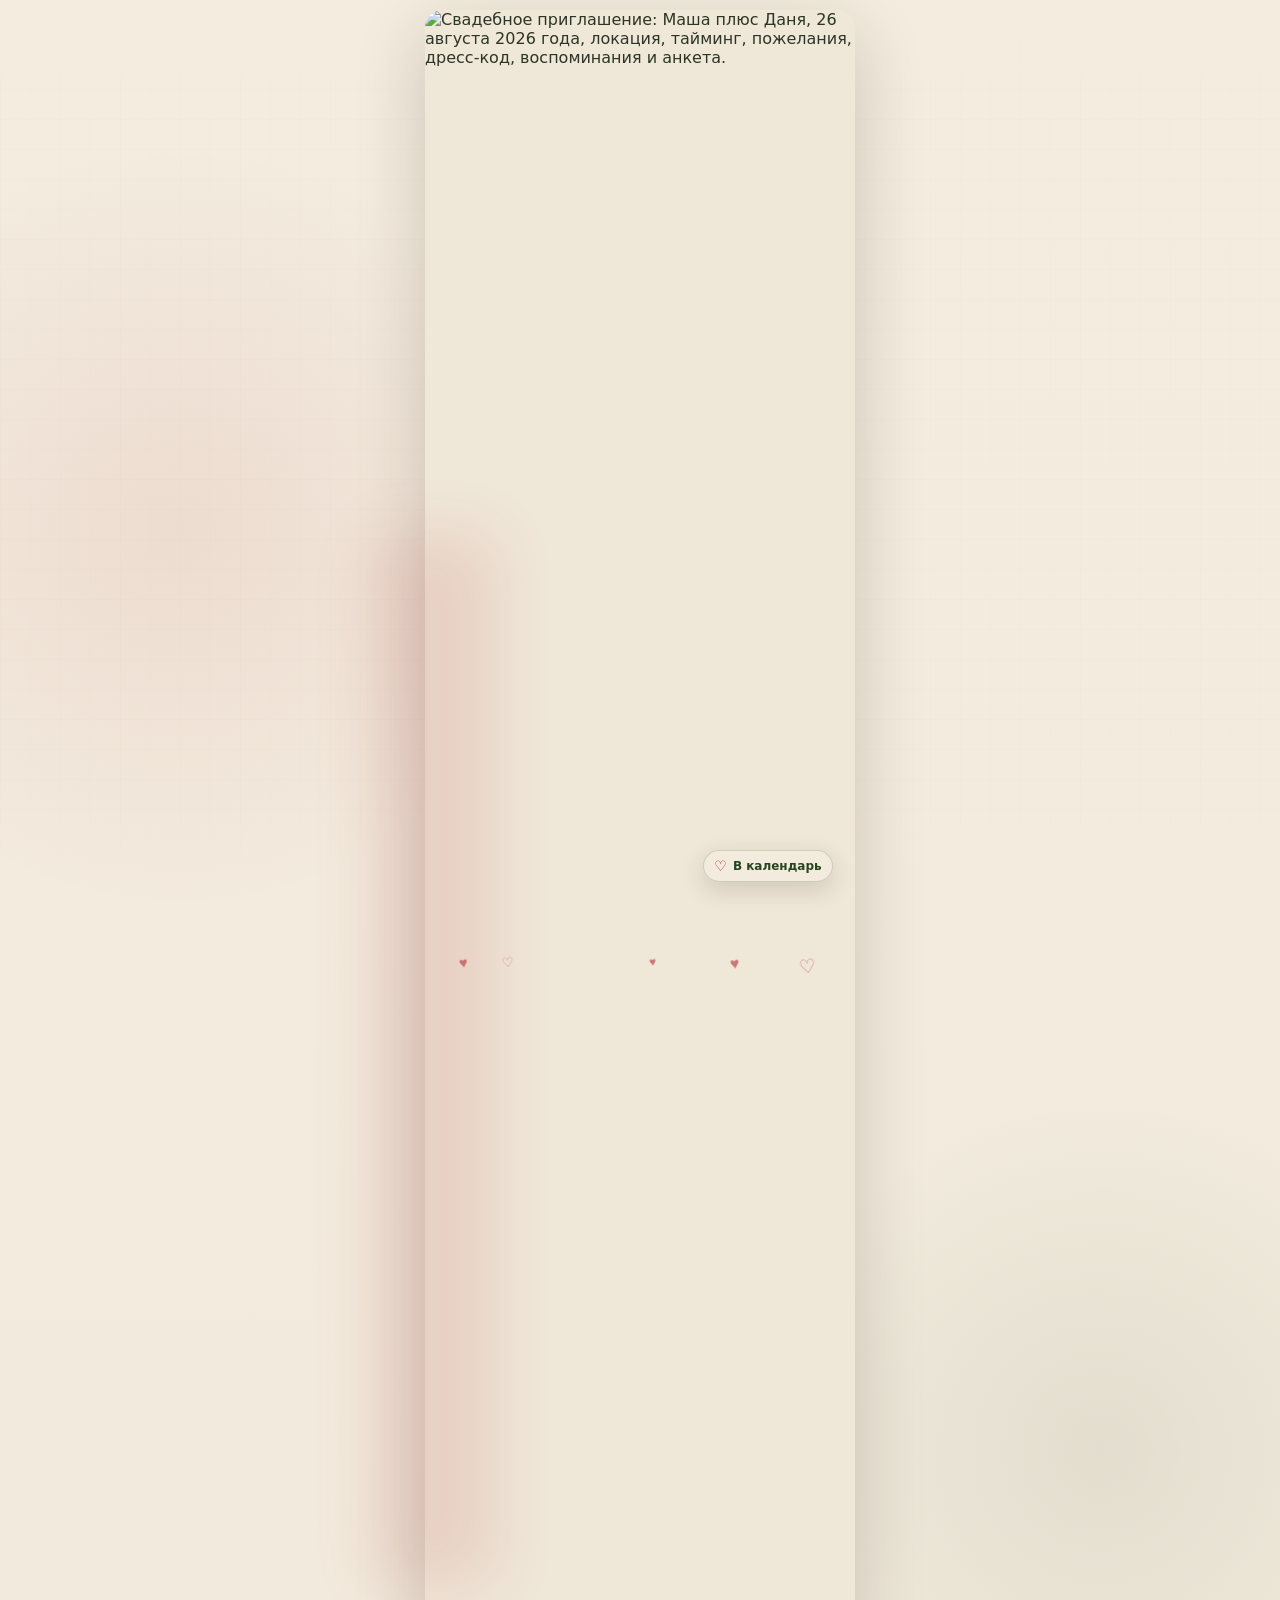
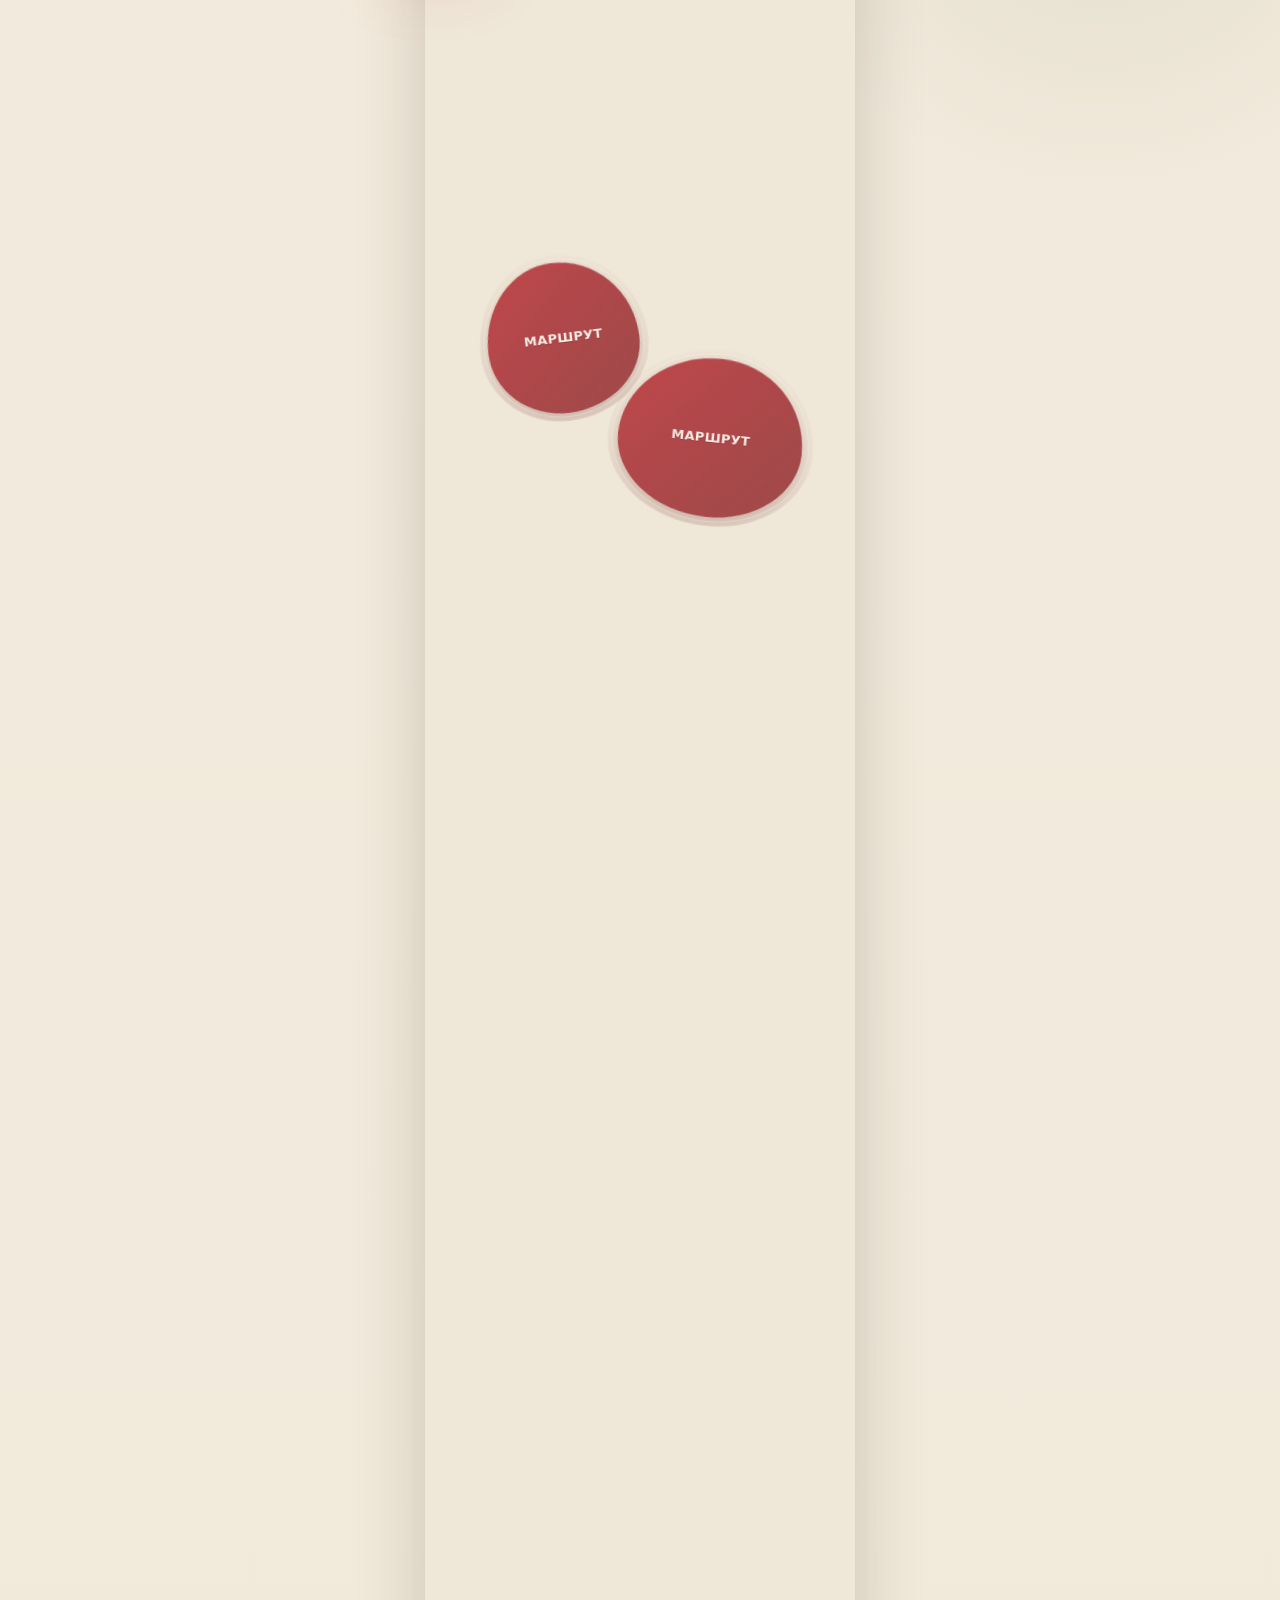
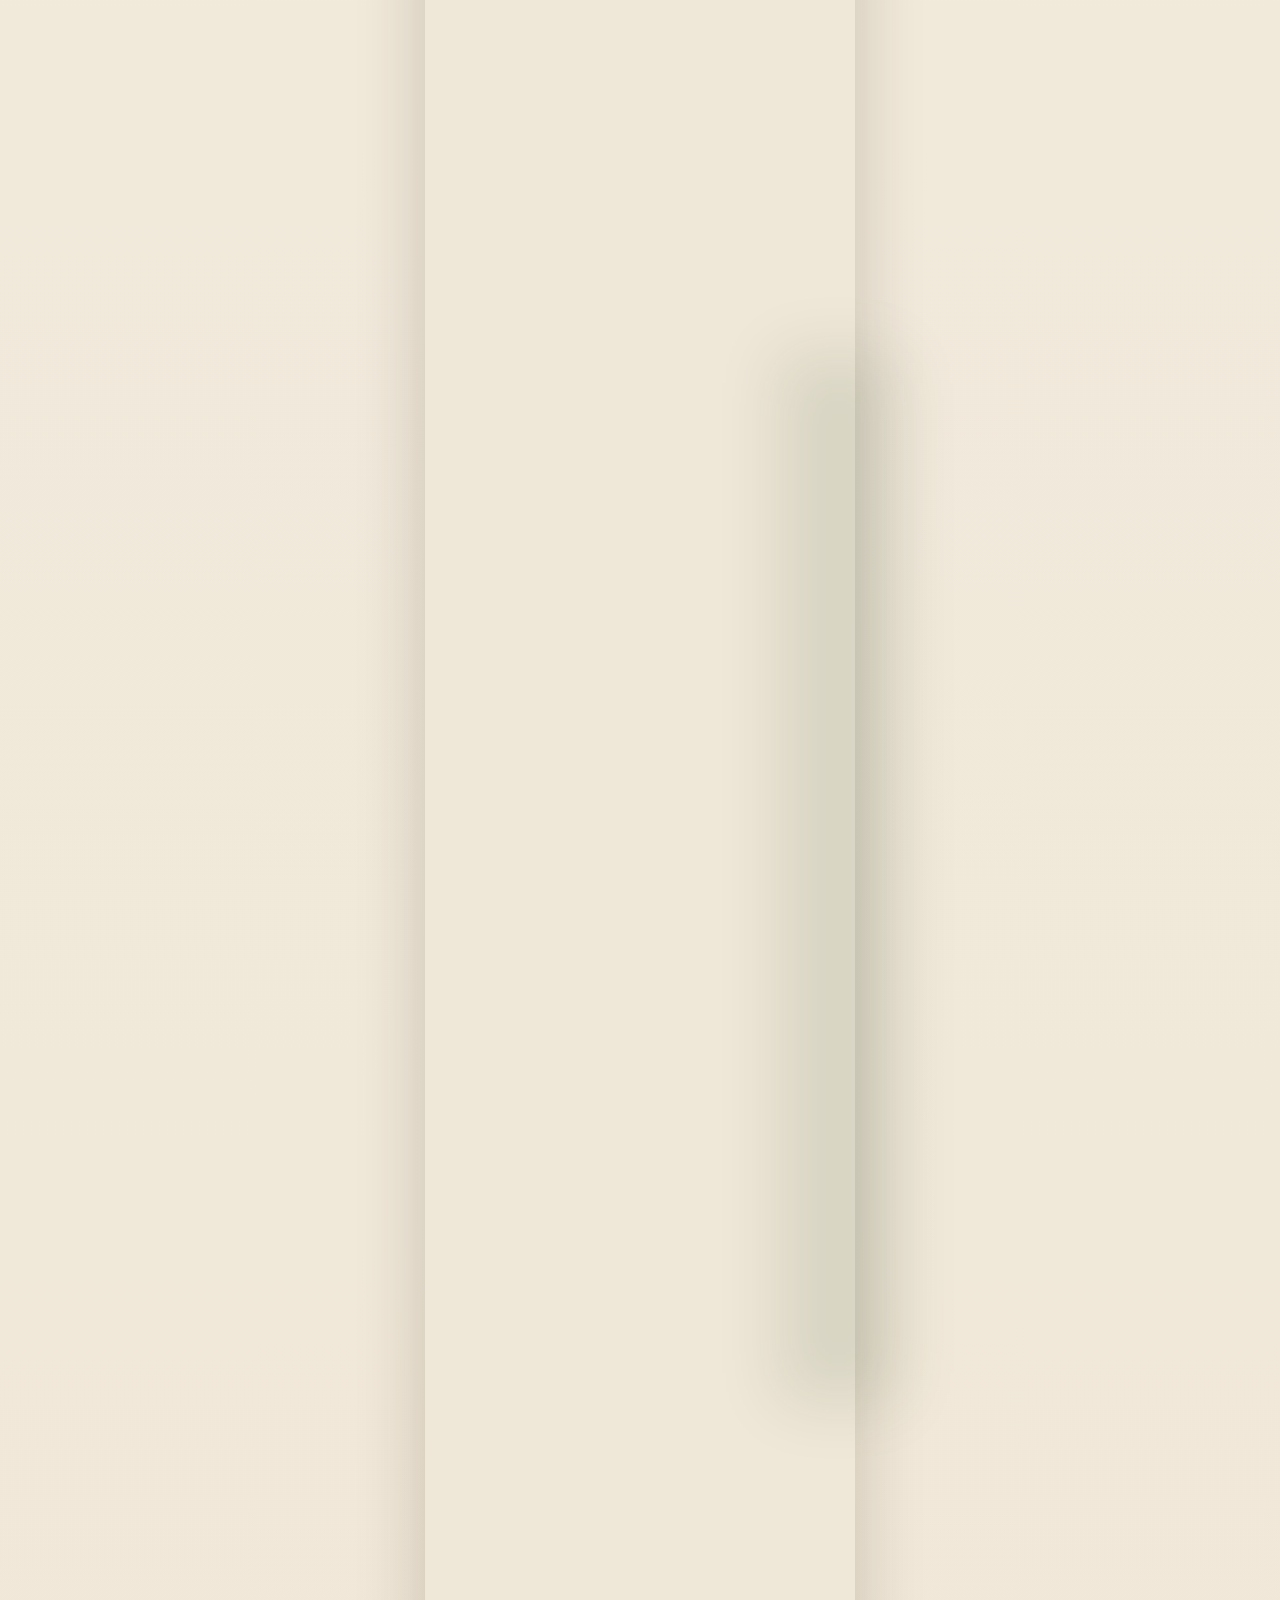
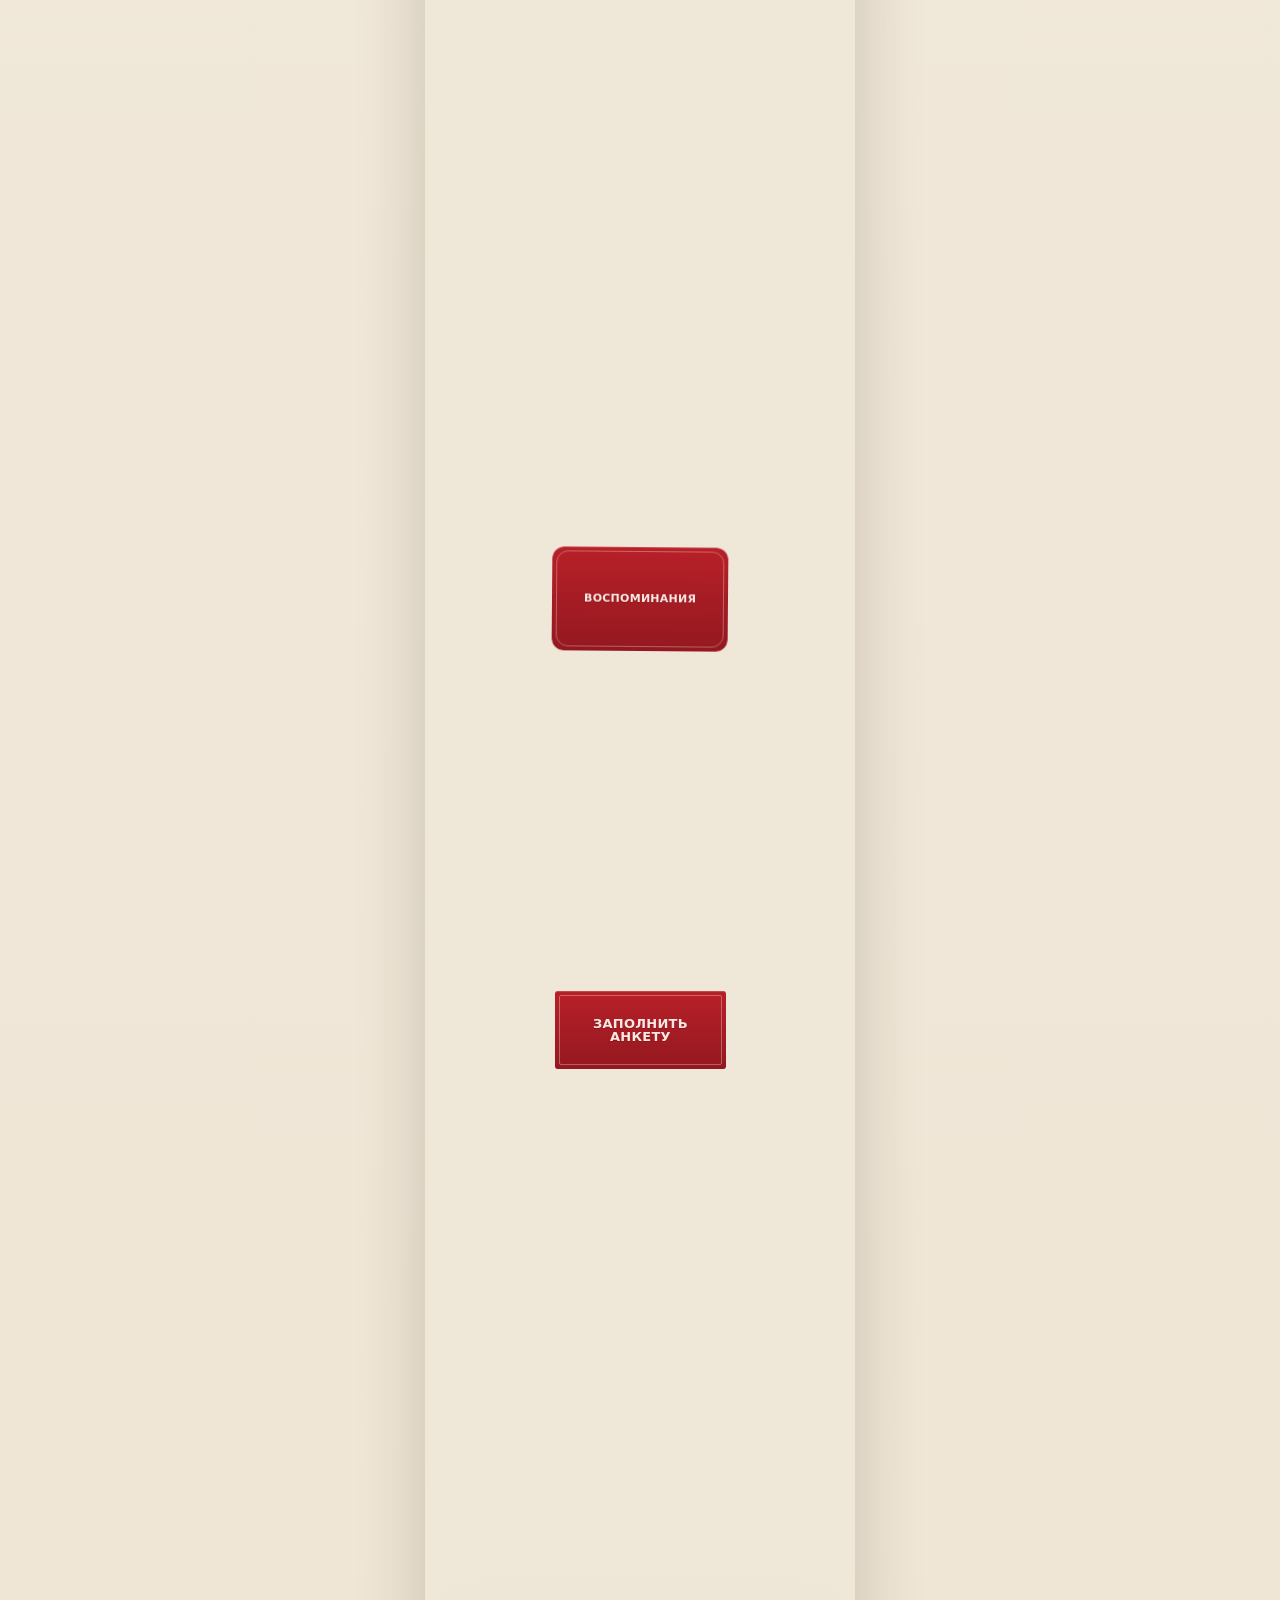
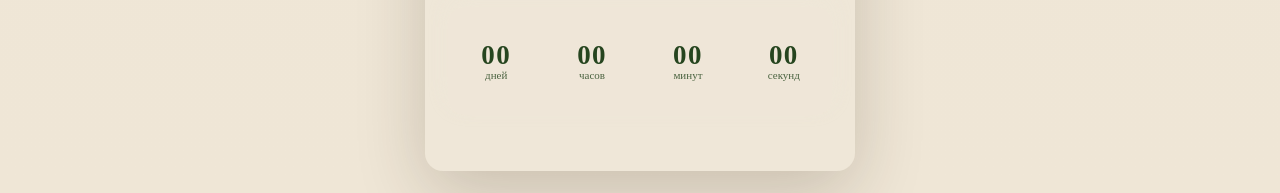
==== index.html @ dc91d923 "Add files via upload" ====
<!doctype html>
<html lang="ru">
<head>
  <meta charset="utf-8" />
  <meta name="viewport" content="width=device-width, initial-scale=1, viewport-fit=cover" />
  <meta name="theme-color" content="#efe7d8" />
  <meta name="description" content="Свадебное приглашение Маши и Дани — 26 августа 2026 года." />
  <title>Маша + Даня — свадебное приглашение</title>
  <link rel="preload" as="image" href="assets/invitation-background.webp" />
  <link rel="stylesheet" href="styles.css" />
</head>
<body>
  <div class="preloader" id="preloader" aria-live="polite">
    <div class="preloader__heart">♥</div>
    <div class="preloader__text">Открываем приглашение…</div>
  </div>

  <main class="site" id="top">
    <section class="invite-card" aria-label="Свадебное приглашение Маши и Дани">
      <picture>
        <source srcset="assets/invitation-background.webp" type="image/webp" />
        <img
          class="invite-card__image"
          src="assets/invitation-background.jpg"
          alt="Свадебное приглашение: Маша плюс Даня, 26 августа 2026 года, локация, тайминг, пожелания, дресс-код, воспоминания и анкета."
          width="380"
          height="5798"
          decoding="async"
        />
      </picture>

      <div class="ambient ambient--left" aria-hidden="true"></div>
      <div class="ambient ambient--right" aria-hidden="true"></div>
      <div class="floating-hearts" aria-hidden="true">
        <span style="--x:8%;--delay:.2s;--size:15px">♥</span>
        <span style="--x:87%;--delay:1.1s;--size:19px">♡</span>
        <span style="--x:18%;--delay:2.7s;--size:13px">♡</span>
        <span style="--x:71%;--delay:3.6s;--size:16px">♥</span>
        <span style="--x:52%;--delay:4.5s;--size:12px">♥</span>
      </div>

      <a class="hotspot hotspot--route hotspot--registration" data-route="registration" href="#" target="_blank" rel="noopener" aria-label="Построить маршрут до места регистрации">
        <span>Маршрут</span>
      </a>

      <a class="hotspot hotspot--route hotspot--banquet" data-route="banquet" href="#" target="_blank" rel="noopener" aria-label="Построить маршрут до банкетного зала">
        <span>Маршрут</span>
      </a>

      <button class="hotspot hotspot--memories" type="button" data-open-modal="memories" aria-label="Открыть раздел воспоминаний">
        <span>Воспоминания</span>
      </button>

      <button class="hotspot hotspot--rsvp" type="button" data-open-modal="rsvp" aria-label="Заполнить свадебную анкету">
        <span>Заполнить анкету</span>
      </button>

      <button class="calendar-chip" type="button" id="calendarButton" aria-label="Добавить событие в календарь">
        <span>♡</span> В календарь
      </button>

      <div class="countdown" id="countdown" aria-label="Обратный отсчёт до свадьбы">
        <div><strong data-unit="days">00</strong><span>дней</span></div>
        <div><strong data-unit="hours">00</strong><span>часов</span></div>
        <div><strong data-unit="minutes">00</strong><span>минут</span></div>
        <div><strong data-unit="seconds">00</strong><span>секунд</span></div>
      </div>
    </section>
  </main>

  <dialog class="modal" id="rsvpModal">
    <form class="modal__panel" id="rsvpForm" method="dialog">
      <button class="modal__close" value="close" type="button" data-close-modal aria-label="Закрыть">×</button>
      <p class="modal__eyebrow">Анкета гостя</p>
      <h2>Подтвердите присутствие</h2>
      <p class="modal__lead">Заполните форму — ответ сохранится на устройстве. При необходимости его можно сразу скопировать или отправить.</p>

      <label>
        Ваше имя
        <input name="name" autocomplete="name" required placeholder="Например, Анна" />
      </label>

      <label>
        Вы сможете прийти?
        <select name="attendance" required>
          <option value="Да, буду">Да, буду</option>
          <option value="Буду с гостем">Буду с гостем</option>
          <option value="Пока не знаю">Пока не знаю</option>
          <option value="К сожалению, не смогу">К сожалению, не смогу</option>
        </select>
      </label>

      <div class="field-grid">
        <label>
          Взрослых
          <input name="adults" type="number" min="0" max="10" value="1" inputmode="numeric" />
        </label>
        <label>
          Детей
          <input name="children" type="number" min="0" max="10" value="0" inputmode="numeric" />
        </label>
      </div>

      <label>
        Комментарий или пожелание
        <textarea name="comment" rows="4" placeholder="Аллергии, особенности меню, тёплые слова…"></textarea>
      </label>

      <div class="modal__actions">
        <button class="button button--primary" type="submit">Сохранить ответ</button>
        <button class="button button--ghost" type="button" id="copyRsvp">Скопировать</button>
      </div>
      <p class="modal__status" id="rsvpStatus" role="status"></p>
    </form>
  </dialog>

  <dialog class="modal" id="memoriesModal">
    <div class="modal__panel">
      <button class="modal__close" type="button" data-close-modal aria-label="Закрыть">×</button>
      <p class="modal__eyebrow">Воспоминания</p>
      <h2>Поделитесь фото и видео</h2>
      <p class="modal__lead">На телефоне можно выбрать файлы и отправить их через системное меню «Поделиться». Если в <code>config.js</code> добавить ссылку на Telegram-группу, кнопка откроет её напрямую.</p>

      <label class="file-drop" for="memoryFiles">
        <input id="memoryFiles" type="file" multiple accept="image/*,video/*" />
        <span>Выбрать фото или видео</span>
        <small>Можно выбрать сразу несколько файлов</small>
      </label>

      <div class="file-preview" id="filePreview" aria-live="polite"></div>

      <div class="modal__actions">
        <button class="button button--primary" type="button" id="shareFiles">Поделиться файлами</button>
        <a class="button button--ghost" id="memoriesLink" href="#" target="_blank" rel="noopener">Открыть группу</a>
      </div>
      <p class="modal__status" id="memoriesStatus" role="status"></p>
    </div>
  </dialog>

  <button class="to-top" id="toTop" type="button" aria-label="Наверх">↑</button>

  <script src="config.js"></script>
  <script src="app.js"></script>
</body>
</html>
---- styles.css ----
:root {
  --paper: #efe7d8;
  --paper-soft: #f7f0e5;
  --green: #26451f;
  --green-soft: rgba(38, 69, 31, 0.16);
  --red: #ad1d25;
  --red-deep: #7f1017;
  --ink: #2d3526;
  --shadow: 0 22px 70px rgba(51, 33, 19, 0.2);
  --stage-width: min(100vw, 430px);
  color-scheme: light;
}

* { box-sizing: border-box; }

html {
  min-height: 100%;
  scroll-behavior: smooth;
  background: var(--paper);
}

body {
  margin: 0;
  min-height: 100%;
  font-family: Inter, ui-sans-serif, system-ui, -apple-system, BlinkMacSystemFont, "Segoe UI", sans-serif;
  color: var(--ink);
  background:
    radial-gradient(circle at 14% 8%, rgba(173, 29, 37, .08), transparent 24rem),
    radial-gradient(circle at 86% 22%, rgba(38, 69, 31, .08), transparent 22rem),
    linear-gradient(180deg, #f3ecdf 0%, #efe6d6 100%);
  overflow-x: hidden;
}

body::before {
  content: "";
  position: fixed;
  inset: 0;
  pointer-events: none;
  opacity: .18;
  background-image:
    linear-gradient(90deg, rgba(127, 16, 23, .06) 1px, transparent 1px),
    linear-gradient(0deg, rgba(38, 69, 31, .05) 1px, transparent 1px);
  background-size: 30px 30px;
  mask-image: linear-gradient(180deg, transparent 0, black 12%, black 88%, transparent 100%);
}

.preloader {
  position: fixed;
  inset: 0;
  z-index: 50;
  display: grid;
  place-items: center;
  align-content: center;
  gap: 12px;
  background: var(--paper);
  transition: opacity .45s ease, visibility .45s ease;
}

.preloader.is-hidden {
  opacity: 0;
  visibility: hidden;
}

.preloader__heart {
  color: var(--red);
  font-size: 42px;
  animation: heartBeat 1.2s ease-in-out infinite;
}

.preloader__text {
  font-family: "Bradley Hand", "Comic Sans MS", cursive;
  color: var(--green);
  font-size: 19px;
  letter-spacing: .02em;
}

.site {
  position: relative;
  z-index: 1;
  width: 100%;
  padding: max(10px, env(safe-area-inset-top)) 0 max(22px, env(safe-area-inset-bottom));
}

.invite-card {
  position: relative;
  width: var(--stage-width);
  margin: 0 auto;
  border-radius: 24px;
  box-shadow: var(--shadow);
  isolation: isolate;
  transform-origin: top center;
  animation: pageIn .72s cubic-bezier(.2, .8, .2, 1) both;
}

.invite-card__image {
  display: block;
  width: 100%;
  height: auto;
  user-select: none;
  pointer-events: none;
  border-radius: 18px;
  background: var(--paper);
}

.ambient {
  position: absolute;
  width: 28%;
  height: 16%;
  filter: blur(32px);
  opacity: .35;
  pointer-events: none;
  z-index: 2;
}

.ambient--left {
  left: -12%;
  top: 8%;
  background: rgba(173, 29, 37, .32);
  animation: driftGlow 8s ease-in-out infinite alternate;
}

.ambient--right {
  right: -10%;
  top: 54%;
  background: rgba(38, 69, 31, .32);
  animation: driftGlow 10s ease-in-out infinite alternate-reverse;
}

.floating-hearts {
  position: absolute;
  inset: 0;
  overflow: hidden;
  pointer-events: none;
  z-index: 3;
  border-radius: 18px;
}

.floating-hearts span {
  position: absolute;
  left: var(--x);
  top: 0;
  font-family: Georgia, serif;
  font-size: var(--size);
  color: rgba(173, 29, 37, .58);
  text-shadow: 0 1px 0 rgba(255,255,255,.45);
  transform: translate3d(0, 105vh, 0) rotate(-8deg);
  animation: floatHeart 12s linear infinite;
  animation-delay: var(--delay);
}

.hotspot,
.calendar-chip,
.to-top,
.button {
  -webkit-tap-highlight-color: transparent;
}

.hotspot {
  position: absolute;
  z-index: 9;
  display: grid;
  place-items: center;
  border: 0;
  text-decoration: none;
  cursor: pointer;
  color: #fff6ee;
  font: 700 clamp(10px, 2.7vw, 13px)/1 Inter, system-ui, sans-serif;
  letter-spacing: .02em;
  text-align: center;
  overflow: hidden;
  transition: transform .18s ease, box-shadow .18s ease, filter .18s ease;
}

.hotspot span {
  position: relative;
  z-index: 2;
  opacity: .94;
  text-transform: uppercase;
  text-shadow: 0 1px 0 rgba(0,0,0,.18);
}

.hotspot::before {
  content: "";
  position: absolute;
  inset: 5%;
  border-radius: inherit;
  background: linear-gradient(135deg, rgba(169, 19, 29, .88), rgba(127, 16, 23, .82));
  box-shadow: 0 9px 20px rgba(91, 10, 16, .25), inset 0 1px 0 rgba(255,255,255,.18);
  transition: transform .18s ease, opacity .18s ease;
}

.hotspot::after {
  content: "";
  position: absolute;
  inset: 4px;
  border-radius: inherit;
  border: 1px solid rgba(255, 244, 230, .34);
  opacity: .95;
}

.hotspot:active {
  transform: scale(.97);
}

.hotspot:focus-visible {
  outline: 3px solid rgba(38, 69, 31, .55);
  outline-offset: 2px;
}

.hotspot--route::before {
  background: linear-gradient(135deg, rgba(177, 25, 34, .78), rgba(125, 12, 18, .72));
}

.hotspot--registration {
  left: 12.5%;
  top: 28.1%;
  width: 39.2%;
  height: 2.55%;
  border-radius: 48% 52% 52% 48% / 55% 55% 45% 45%;
  transform: rotate(-7deg);
}

.hotspot--banquet {
  left: 42.6%;
  top: 29.55%;
  width: 47.8%;
  height: 2.7%;
  border-radius: 52% 48% 48% 52% / 53% 55% 45% 47%;
  transform: rotate(6deg);
}

.hotspot--memories {
  left: 29.5%;
  top: 81.34%;
  width: 41%;
  height: 1.58%;
  border-radius: 12px;
  transform: rotate(.5deg);
}

.hotspot--rsvp {
  left: 30.2%;
  top: 88.12%;
  width: 39.8%;
  height: 1.18%;
  border-radius: 2px;
}

.hotspot--rsvp::before,
.hotspot--memories::before {
  inset: 0;
  background: linear-gradient(180deg, #b82028, #941820);
}

.hotspot--memories span {
  font-size: clamp(9px, 2.4vw, 11px);
}

.calendar-chip {
  position: absolute;
  z-index: 11;
  top: 12.8%;
  right: 5.2%;
  display: inline-flex;
  align-items: center;
  gap: 6px;
  padding: 8px 10px;
  border: 1px solid rgba(38, 69, 31, .18);
  border-radius: 999px;
  background: rgba(244, 236, 222, .88);
  color: var(--green);
  font: 800 clamp(10px, 2.5vw, 12px)/1 Inter, system-ui, sans-serif;
  box-shadow: 0 8px 24px rgba(52, 37, 24, .16);
  cursor: pointer;
  transition: transform .18s ease, box-shadow .18s ease;
}

.calendar-chip span {
  color: var(--red);
  font-size: 14px;
}

.calendar-chip:active,
.to-top:active,
.button:active {
  transform: scale(.97);
}

.countdown {
  position: absolute;
  z-index: 8;
  left: 5.3%;
  right: 5.3%;
  top: 97.5%;
  height: 1.65%;
  display: grid;
  grid-template-columns: repeat(4, 1fr);
  gap: 3px;
  align-items: center;
  padding: 5px 2px 2px;
  border-radius: 16px;
  background: rgba(239, 231, 216, .76);
  box-shadow: 0 -8px 20px rgba(239, 231, 216, .42);
  pointer-events: none;
}

.countdown div {
  text-align: center;
}

.countdown strong {
  display: block;
  color: var(--green);
  font-family: "Bradley Hand", "Comic Sans MS", cursive;
  font-size: clamp(15px, 6.8vw, 27px);
  line-height: .85;
  font-weight: 700;
  letter-spacing: .05em;
}

.countdown span {
  display: block;
  color: rgba(38, 69, 31, .82);
  font-family: "Bradley Hand", "Comic Sans MS", cursive;
  font-size: clamp(7px, 2.2vw, 11px);
  line-height: 1;
  margin-top: 4px;
}

.modal {
  width: min(92vw, 420px);
  max-height: min(86vh, 760px);
  padding: 0;
  border: 0;
  border-radius: 28px;
  background: transparent;
  color: var(--ink);
  overflow: visible;
}

.modal::backdrop {
  background: rgba(32, 24, 19, .46);
  backdrop-filter: blur(4px);
}

.modal__panel {
  position: relative;
  max-height: min(86vh, 760px);
  overflow: auto;
  padding: 28px 22px 22px;
  border: 1px solid rgba(127, 16, 23, .13);
  border-radius: 28px;
  background:
    linear-gradient(180deg, rgba(255,255,255,.34), transparent 30%),
    var(--paper-soft);
  box-shadow: 0 28px 80px rgba(45, 25, 17, .3);
}

.modal__panel code {
  padding: 1px 5px;
  border-radius: 6px;
  background: rgba(38,69,31,.1);
  color: var(--green);
  font-size: .9em;
}

.modal__close {
  position: absolute;
  top: 12px;
  right: 12px;
  width: 38px;
  height: 38px;
  border: 0;
  border-radius: 50%;
  background: rgba(173, 29, 37, .1);
  color: var(--red-deep);
  font-size: 25px;
  line-height: 1;
  cursor: pointer;
}

.modal__eyebrow {
  margin: 0 0 8px;
  color: var(--red);
  font: 800 12px/1 Inter, system-ui, sans-serif;
  letter-spacing: .12em;
  text-transform: uppercase;
}

.modal h2 {
  margin: 0 0 8px;
  color: var(--green);
  font-family: "Bradley Hand", "Comic Sans MS", cursive;
  font-size: 34px;
  font-weight: 500;
}

.modal__lead,
.modal__status {
  margin: 0 0 18px;
  color: rgba(45, 53, 38, .78);
  line-height: 1.45;
  font-size: 14px;
}

.modal label {
  display: grid;
  gap: 7px;
  margin: 0 0 14px;
  color: var(--green);
  font-weight: 700;
  font-size: 13px;
}

.modal input,
.modal select,
.modal textarea {
  width: 100%;
  border: 1px solid rgba(38, 69, 31, .2);
  border-radius: 16px;
  background: rgba(255,255,255,.58);
  color: var(--ink);
  font: 500 16px/1.3 Inter, system-ui, sans-serif;
  padding: 13px 14px;
  outline: none;
  transition: border-color .2s ease, box-shadow .2s ease, background .2s ease;
}

.modal input:focus,
.modal select:focus,
.modal textarea:focus {
  border-color: rgba(173, 29, 37, .48);
  background: rgba(255,255,255,.82);
  box-shadow: 0 0 0 4px rgba(173, 29, 37, .08);
}

.field-grid {
  display: grid;
  grid-template-columns: 1fr 1fr;
  gap: 12px;
}

.modal__actions {
  display: flex;
  gap: 10px;
  flex-wrap: wrap;
  margin-top: 16px;
}

.button {
  display: inline-flex;
  align-items: center;
  justify-content: center;
  min-height: 46px;
  padding: 13px 16px;
  border: 0;
  border-radius: 999px;
  font: 800 14px/1 Inter, system-ui, sans-serif;
  text-decoration: none;
  cursor: pointer;
  transition: transform .18s ease, box-shadow .18s ease, opacity .18s ease;
}

.button--primary {
  background: linear-gradient(180deg, #b82028, #941820);
  color: #fff8f0;
  box-shadow: 0 10px 22px rgba(127,16,23,.24);
}

.button--ghost {
  background: rgba(38, 69, 31, .1);
  color: var(--green);
}

.file-drop {
  position: relative;
  display: grid !important;
  place-items: center;
  min-height: 132px;
  padding: 22px;
  border: 2px dashed rgba(173,29,37,.24);
  border-radius: 22px;
  background: rgba(255,255,255,.38);
  text-align: center;
  cursor: pointer;
}

.file-drop input {
  position: absolute;
  inset: 0;
  opacity: 0;
  cursor: pointer;
}

.file-drop span {
  color: var(--red);
  font-weight: 900;
}

.file-drop small {
  color: rgba(45,53,38,.66);
}

.file-preview {
  display: grid;
  grid-template-columns: repeat(3, 1fr);
  gap: 8px;
  margin-top: 10px;
}

.file-preview img,
.file-preview video,
.file-preview .file-card {
  width: 100%;
  aspect-ratio: 1;
  border-radius: 14px;
  object-fit: cover;
  background: rgba(38,69,31,.1);
}

.file-preview .file-card {
  display: grid;
  place-items: center;
  padding: 8px;
  color: var(--green);
  font-size: 11px;
  text-align: center;
  overflow: hidden;
}

.to-top {
  position: fixed;
  right: max(14px, env(safe-area-inset-right));
  bottom: max(18px, env(safe-area-inset-bottom));
  z-index: 20;
  width: 46px;
  height: 46px;
  border: 0;
  border-radius: 50%;
  background: var(--green);
  color: #fff9ed;
  font-size: 22px;
  box-shadow: 0 12px 30px rgba(38,69,31,.28);
  opacity: 0;
  visibility: hidden;
  transform: translateY(10px);
  cursor: pointer;
  transition: opacity .2s ease, visibility .2s ease, transform .2s ease;
}

.to-top.is-visible {
  opacity: 1;
  visibility: visible;
  transform: translateY(0);
}

@keyframes pageIn {
  from { opacity: 0; transform: translateY(16px) scale(.985); }
  to { opacity: 1; transform: translateY(0) scale(1); }
}

@keyframes heartBeat {
  0%, 100% { transform: scale(1); }
  35% { transform: scale(1.18); }
  55% { transform: scale(.94); }
}

@keyframes floatHeart {
  from { transform: translate3d(0, 100%, 0) rotate(-10deg); opacity: 0; }
  8% { opacity: .75; }
  80% { opacity: .32; }
  to { transform: translate3d(20px, -10%, 0) rotate(16deg); opacity: 0; }
}

@keyframes driftGlow {
  from { transform: translate3d(-2%, 0, 0) scale(.96); }
  to { transform: translate3d(4%, 2%, 0) scale(1.06); }
}

@media (hover:hover) {
  .hotspot:hover,
  .calendar-chip:hover,
  .button:hover,
  .to-top:hover {
    filter: saturate(1.06);
    transform: translateY(-1px);
  }
  .hotspot--registration:hover { transform: rotate(-7deg) translateY(-1px); }
  .hotspot--banquet:hover { transform: rotate(6deg) translateY(-1px); }
}

@media (max-width: 360px) {
  .calendar-chip {
    padding: 7px 9px;
  }
  .hotspot span {
    font-size: 9px;
  }
}

@media (prefers-reduced-motion: reduce) {
  *, *::before, *::after {
    animation-duration: .01ms !important;
    animation-iteration-count: 1 !important;
    scroll-behavior: auto !important;
    transition-duration: .01ms !important;
  }
}
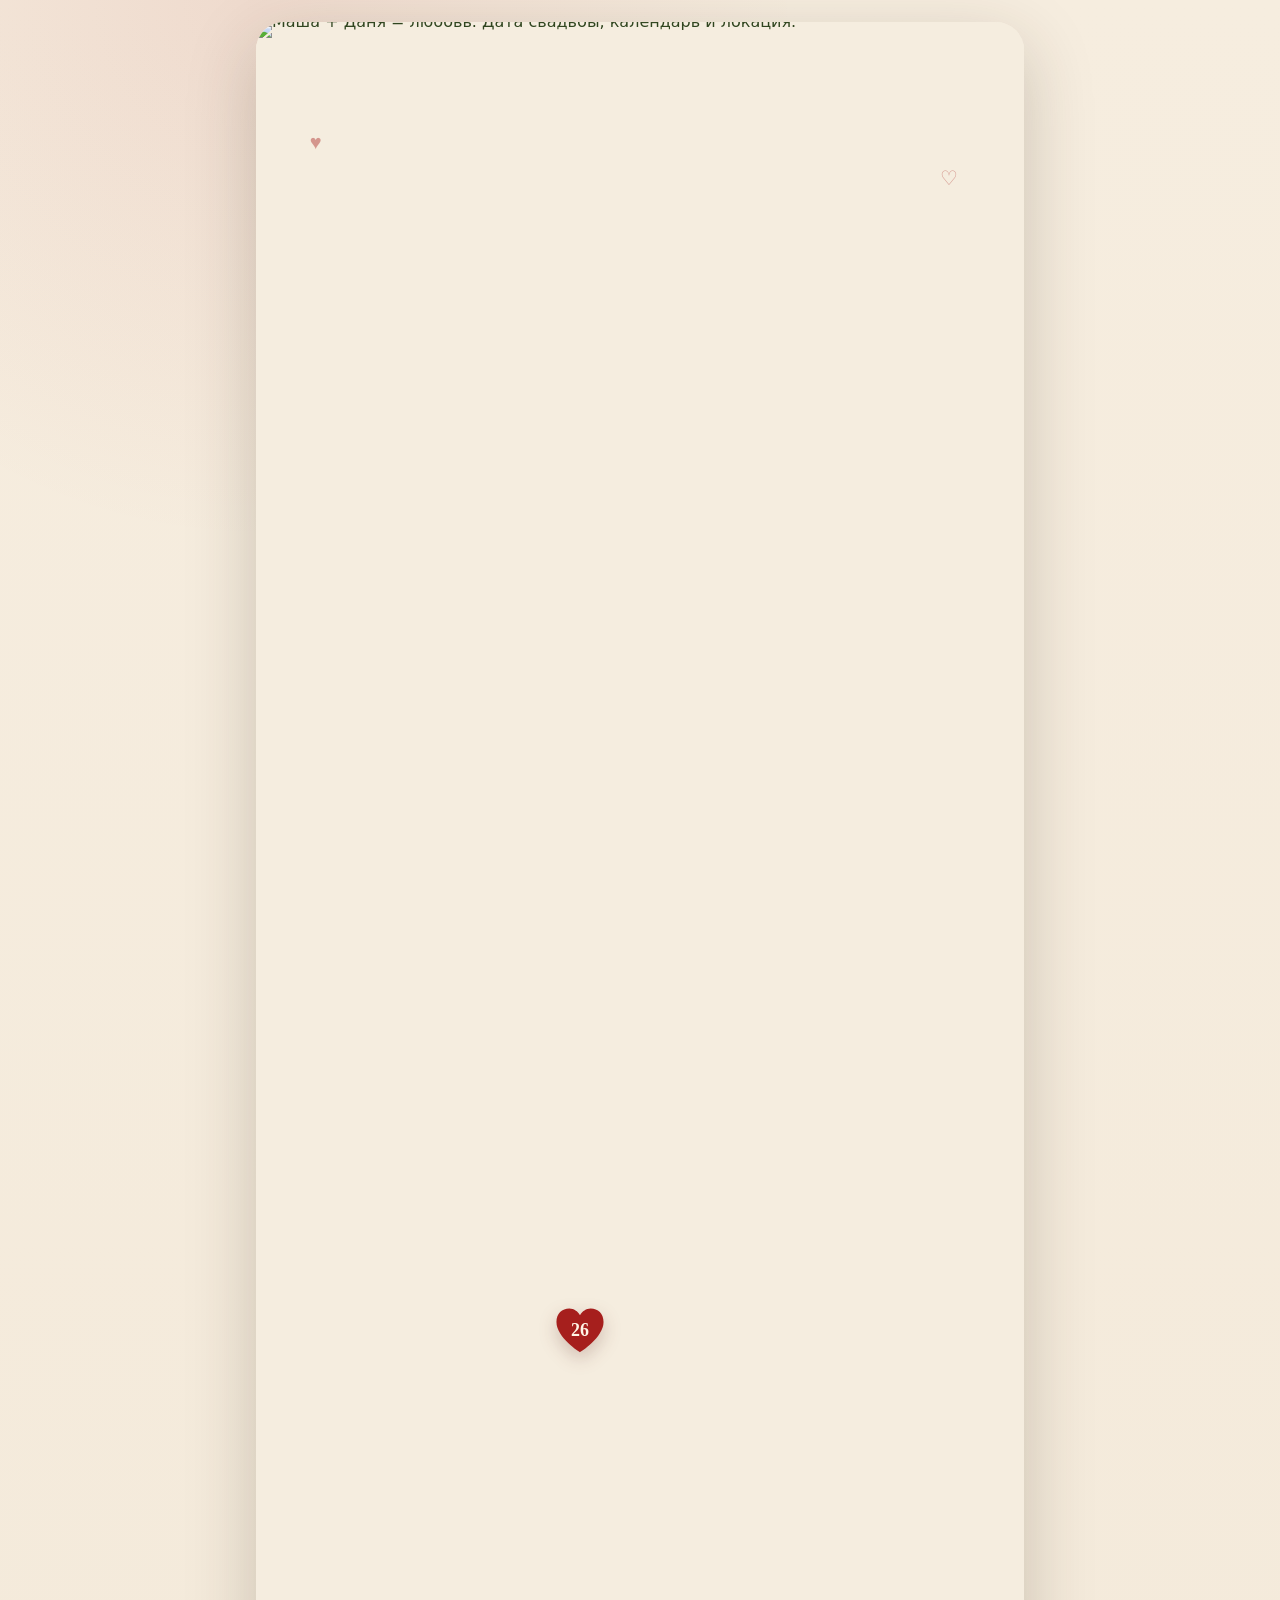
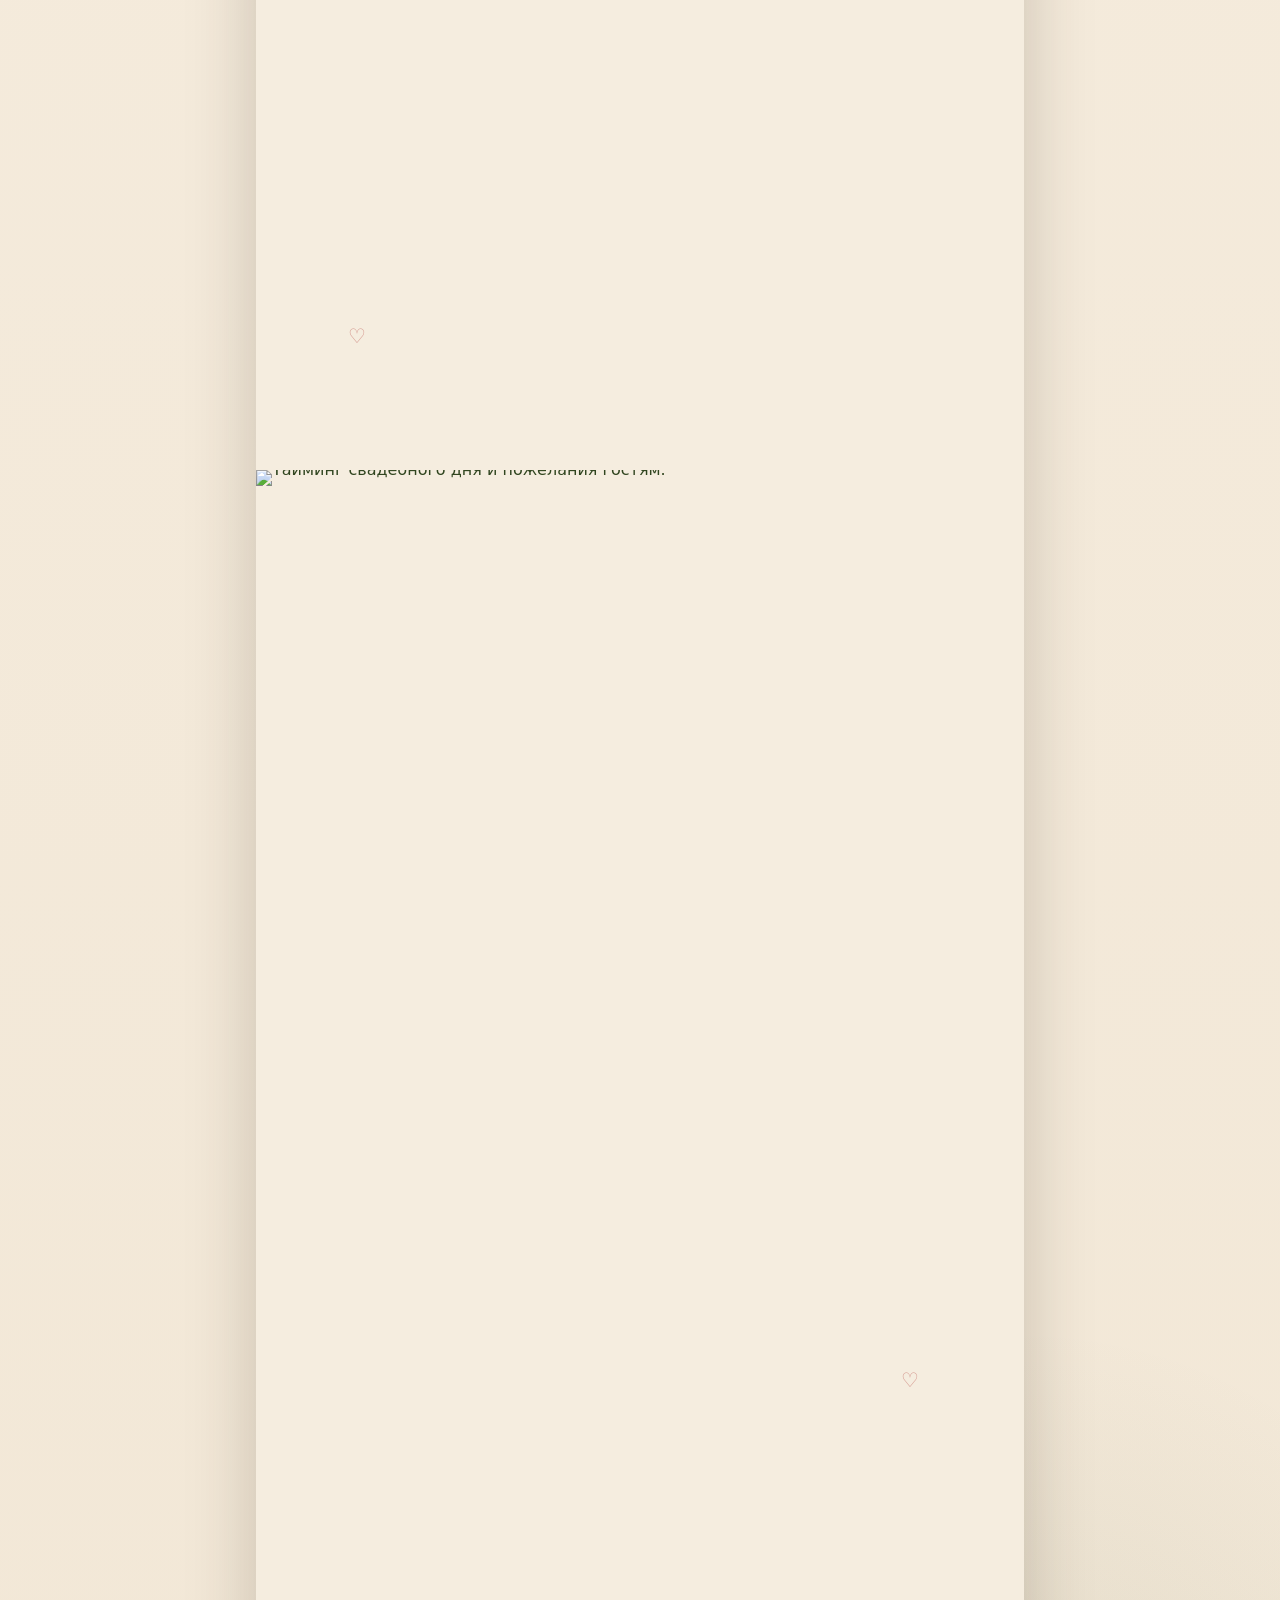
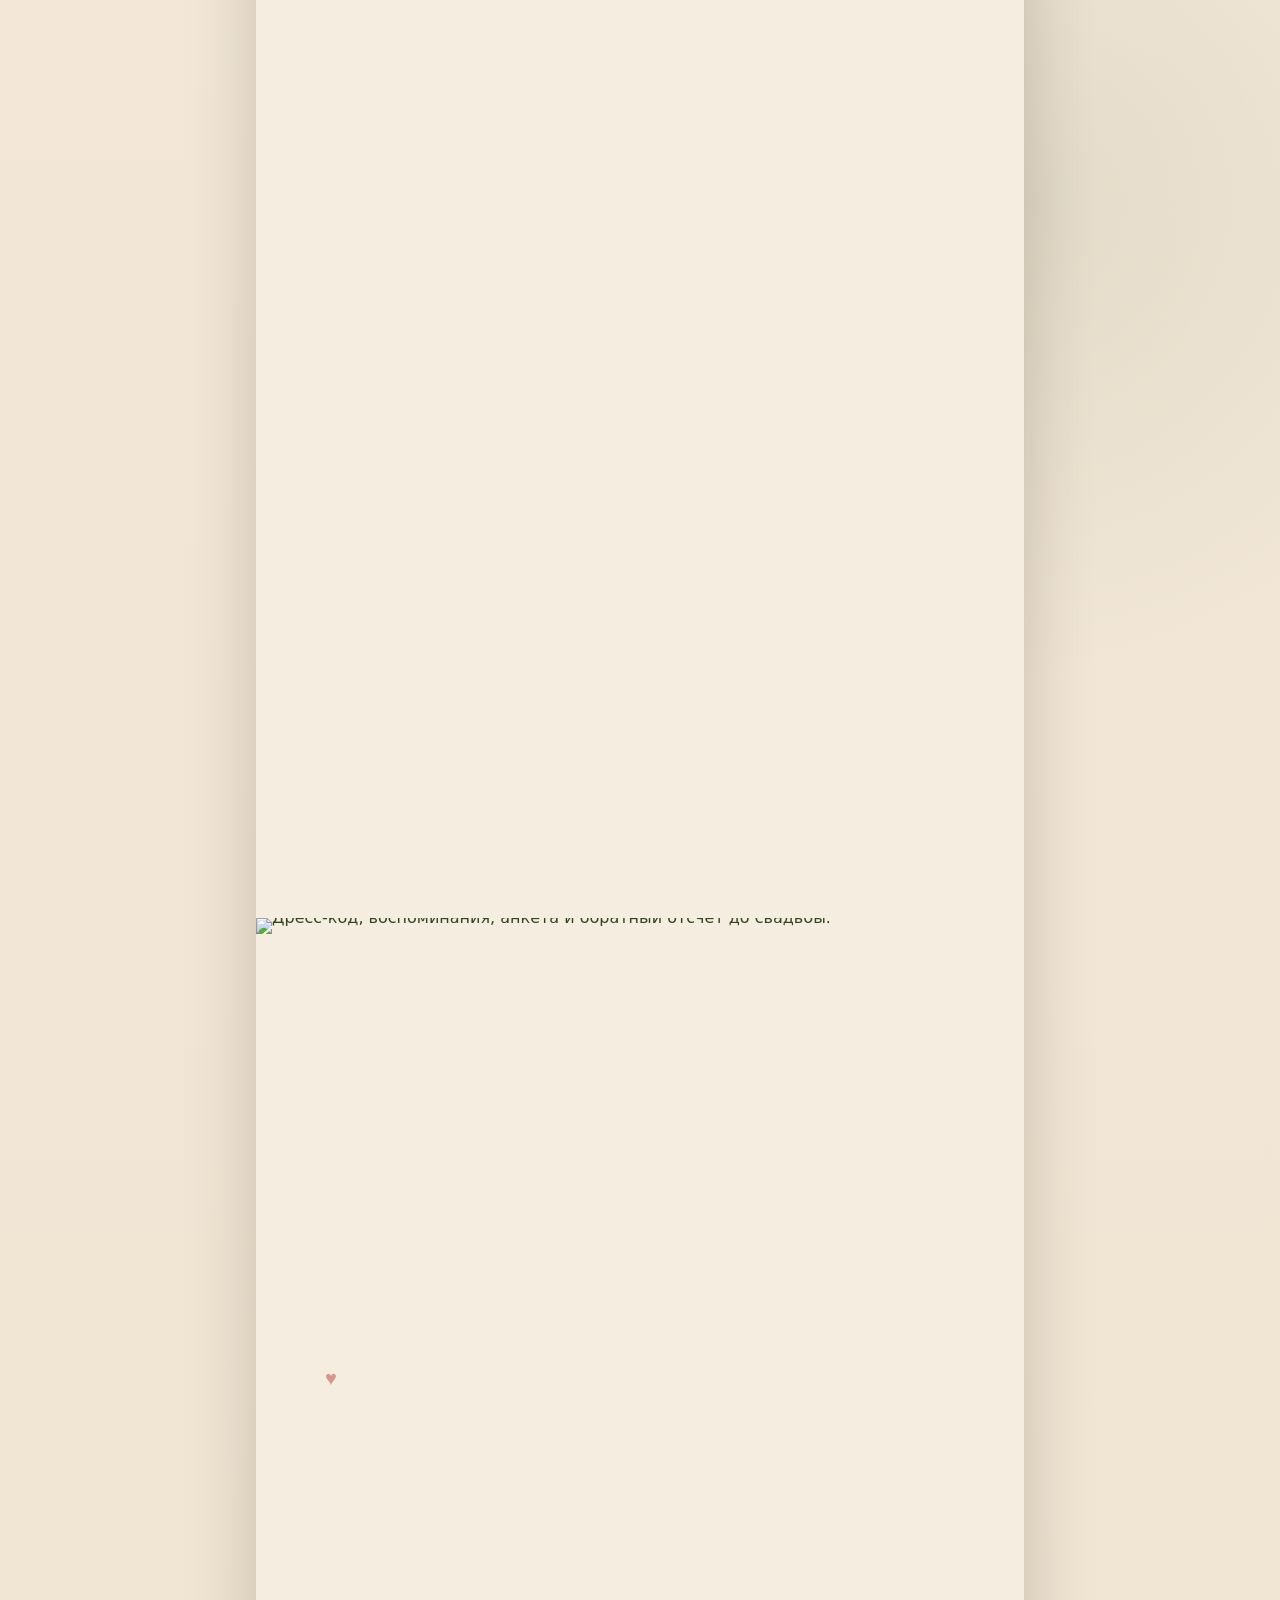
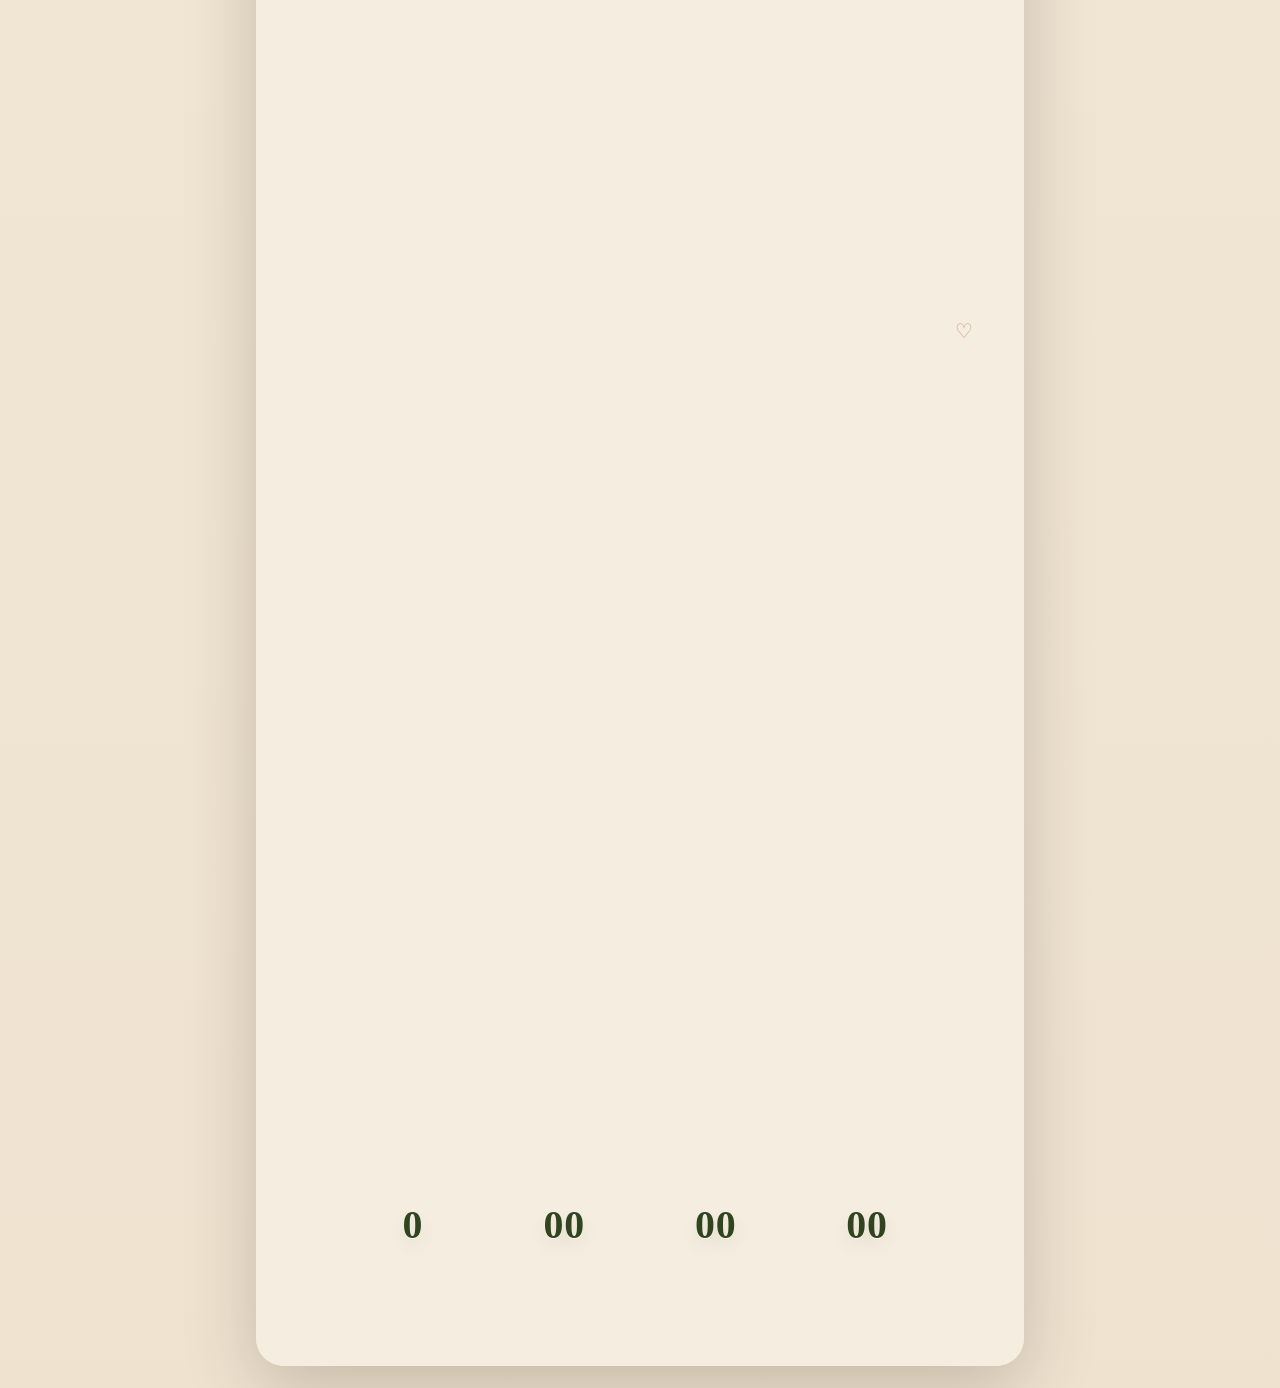
==== commit c904e89f: "Add files via upload" ====
--- a/index.html
+++ b/index.html
@@ -3,141 +3,106 @@
 <head>
   <meta charset="utf-8" />
   <meta name="viewport" content="width=device-width, initial-scale=1, viewport-fit=cover" />
-  <meta name="theme-color" content="#efe7d8" />
+  <meta name="theme-color" content="#f3eadc" />
+  <meta name="color-scheme" content="light" />
+  <title>Маша + Даня — свадебное приглашение</title>
   <meta name="description" content="Свадебное приглашение Маши и Дани — 26 августа 2026 года." />
-  <title>Маша + Даня — свадебное приглашение</title>
-  <link rel="preload" as="image" href="assets/invitation-background.webp" />
-  <link rel="stylesheet" href="styles.css" />
+  <link rel="preload" as="image" href="assets/section-1@2x.webp" imagesrcset="assets/section-1.webp 1x, assets/section-1@2x.webp 2x" />
+  <link rel="stylesheet" href="style.css" />
 </head>
 <body>
-  <div class="preloader" id="preloader" aria-live="polite">
-    <div class="preloader__heart">♥</div>
-    <div class="preloader__text">Открываем приглашение…</div>
+  <div class="paper-noise" aria-hidden="true"></div>
+  <div id="preloader" class="preloader" aria-live="polite">
+    <div class="preloader__card">
+      <span class="preloader__heart">♥</span>
+      <span>Открываем приглашение…</span>
+    </div>
   </div>
 
-  <main class="site" id="top">
-    <section class="invite-card" aria-label="Свадебное приглашение Маши и Дани">
+  <main class="site-shell" aria-label="Свадебное приглашение Маши и Дани">
+    <section class="art-section art-section--first" aria-label="Дата, календарь и локация">
       <picture>
-        <source srcset="assets/invitation-background.webp" type="image/webp" />
-        <img
-          class="invite-card__image"
-          src="assets/invitation-background.jpg"
-          alt="Свадебное приглашение: Маша плюс Даня, 26 августа 2026 года, локация, тайминг, пожелания, дресс-код, воспоминания и анкета."
-          width="380"
-          height="5798"
-          decoding="async"
-        />
+        <source srcset="assets/section-1.webp 1x, assets/section-1@2x.webp 2x" type="image/webp" />
+        <img src="assets/section-1.png" alt="Маша + Даня = любовь. Дата свадьбы, календарь и локация." width="768" height="2048" fetchpriority="high" decoding="async" />
       </picture>
 
-      <div class="ambient ambient--left" aria-hidden="true"></div>
-      <div class="ambient ambient--right" aria-hidden="true"></div>
-      <div class="floating-hearts" aria-hidden="true">
-        <span style="--x:8%;--delay:.2s;--size:15px">♥</span>
-        <span style="--x:87%;--delay:1.1s;--size:19px">♡</span>
-        <span style="--x:18%;--delay:2.7s;--size:13px">♡</span>
-        <span style="--x:71%;--delay:3.6s;--size:16px">♥</span>
-        <span style="--x:52%;--delay:4.5s;--size:12px">♥</span>
-      </div>
-
-      <a class="hotspot hotspot--route hotspot--registration" data-route="registration" href="#" target="_blank" rel="noopener" aria-label="Построить маршрут до места регистрации">
-        <span>Маршрут</span>
-      </a>
-
-      <a class="hotspot hotspot--route hotspot--banquet" data-route="banquet" href="#" target="_blank" rel="noopener" aria-label="Построить маршрут до банкетного зала">
-        <span>Маршрут</span>
-      </a>
-
-      <button class="hotspot hotspot--memories" type="button" data-open-modal="memories" aria-label="Открыть раздел воспоминаний">
-        <span>Воспоминания</span>
+      <button id="calendarHeart" class="calendar-heart" type="button" aria-label="Добавить свадьбу в календарь">
+        <svg viewBox="0 0 100 92" aria-hidden="true" focusable="false">
+          <path d="M50 84S8 58 8 30C8 15 18 6 31 6c8 0 15 5 19 12C54 11 61 6 69 6c13 0 23 9 23 24 0 28-42 54-42 54Z" />
+          <text x="50" y="55" text-anchor="middle">26</text>
+        </svg>
+        <span class="calendar-heart__spark calendar-heart__spark--one">✦</span>
+        <span class="calendar-heart__spark calendar-heart__spark--two">♥</span>
+        <span class="calendar-heart__spark calendar-heart__spark--three">✦</span>
       </button>
 
-      <button class="hotspot hotspot--rsvp" type="button" data-open-modal="rsvp" aria-label="Заполнить свадебную анкету">
-        <span>Заполнить анкету</span>
-      </button>
+      <a class="hotspot hotspot--map hotspot--registration" data-action="registration-map" href="#" aria-label="Построить маршрут до ЗАГСа"></a>
+      <a class="hotspot hotspot--map hotspot--banquet" data-action="banquet-map" href="#" aria-label="Построить маршрут до банкета"></a>
+    </section>
 
-      <button class="calendar-chip" type="button" id="calendarButton" aria-label="Добавить событие в календарь">
-        <span>♡</span> В календарь
-      </button>
+    <section class="art-section" aria-label="Тайминг и пожелания">
+      <picture>
+        <source srcset="assets/section-2.webp 1x, assets/section-2@2x.webp 2x" type="image/webp" />
+        <img src="assets/section-2.png" alt="Тайминг свадебного дня и пожелания гостям." width="768" height="2048" loading="lazy" decoding="async" />
+      </picture>
+    </section>
 
-      <div class="countdown" id="countdown" aria-label="Обратный отсчёт до свадьбы">
-        <div><strong data-unit="days">00</strong><span>дней</span></div>
-        <div><strong data-unit="hours">00</strong><span>часов</span></div>
-        <div><strong data-unit="minutes">00</strong><span>минут</span></div>
-        <div><strong data-unit="seconds">00</strong><span>секунд</span></div>
+    <section class="art-section art-section--last" aria-label="Дресс-код, воспоминания, анкета и обратный отсчёт">
+      <picture>
+        <source srcset="assets/section-3.webp 1x, assets/section-3@2x.webp 2x" type="image/webp" />
+        <img src="assets/section-3.png" alt="Дресс-код, воспоминания, анкета и обратный отсчёт до свадьбы." width="768" height="2048" loading="lazy" decoding="async" />
+      </picture>
+
+      <button class="hotspot hotspot--memory" data-action="memories" type="button" aria-label="Открыть чат воспоминаний"></button>
+      <button class="hotspot hotspot--form" data-action="form" type="button" aria-label="Заполнить анкету"></button>
+
+      <div class="live-countdown" aria-label="Обратный отсчёт до свадьбы">
+        <span><b data-count="days">--</b></span>
+        <span><b data-count="hours">--</b></span>
+        <span><b data-count="minutes">--</b></span>
+        <span><b data-count="seconds">--</b></span>
       </div>
     </section>
   </main>
 
-  <dialog class="modal" id="rsvpModal">
-    <form class="modal__panel" id="rsvpForm" method="dialog">
-      <button class="modal__close" value="close" type="button" data-close-modal aria-label="Закрыть">×</button>
-      <p class="modal__eyebrow">Анкета гостя</p>
-      <h2>Подтвердите присутствие</h2>
-      <p class="modal__lead">Заполните форму — ответ сохранится на устройстве. При необходимости его можно сразу скопировать или отправить.</p>
+  <button id="scrollTop" class="scroll-top" type="button" aria-label="Наверх">↑</button>
 
+  <div id="toast" class="toast" role="status" aria-live="polite"></div>
+
+  <dialog id="memoryDialog" class="modal">
+    <form method="dialog" class="modal__card">
+      <button class="modal__close" value="close" aria-label="Закрыть">×</button>
+      <h2>Воспоминания</h2>
+      <p>Ссылка на Telegram-группу пока не указана. Добавьте её в <code>config.js</code> в поле <b>memoriesUrl</b>, и кнопка начнёт открывать чат.</p>
+      <button class="modal__button" value="close">Понятно</button>
+    </form>
+  </dialog>
+
+  <dialog id="rsvpDialog" class="modal">
+    <form id="rsvpForm" class="modal__card modal__card--form">
+      <button class="modal__close" type="button" data-close="rsvp" aria-label="Закрыть">×</button>
+      <h2>Анкета гостя</h2>
       <label>
-        Ваше имя
+        <span>Ваше имя</span>
         <input name="name" autocomplete="name" required placeholder="Например, Анна" />
       </label>
-
       <label>
-        Вы сможете прийти?
+        <span>Вы сможете прийти?</span>
         <select name="attendance" required>
           <option value="Да, буду">Да, буду</option>
           <option value="Буду с гостем">Буду с гостем</option>
-          <option value="Пока не знаю">Пока не знаю</option>
-          <option value="К сожалению, не смогу">К сожалению, не смогу</option>
+          <option value="Пока не уверен(а)">Пока не уверен(а)</option>
+          <option value="Не смогу">Не смогу</option>
         </select>
       </label>
-
-      <div class="field-grid">
-        <label>
-          Взрослых
-          <input name="adults" type="number" min="0" max="10" value="1" inputmode="numeric" />
-        </label>
-        <label>
-          Детей
-          <input name="children" type="number" min="0" max="10" value="0" inputmode="numeric" />
-        </label>
-      </div>
-
       <label>
-        Комментарий или пожелание
-        <textarea name="comment" rows="4" placeholder="Аллергии, особенности меню, тёплые слова…"></textarea>
+        <span>Комментарий</span>
+        <textarea name="comment" rows="3" placeholder="Пожелания, питание, важные детали"></textarea>
       </label>
-
-      <div class="modal__actions">
-        <button class="button button--primary" type="submit">Сохранить ответ</button>
-        <button class="button button--ghost" type="button" id="copyRsvp">Скопировать</button>
-      </div>
-      <p class="modal__status" id="rsvpStatus" role="status"></p>
+      <button class="modal__button" type="submit">Сохранить ответ</button>
+      <p class="modal__hint">Ответ сохранится на устройстве. Для сбора ответов онлайн вставьте ссылку на вашу анкету в <code>config.js</code>.</p>
     </form>
   </dialog>
-
-  <dialog class="modal" id="memoriesModal">
-    <div class="modal__panel">
-      <button class="modal__close" type="button" data-close-modal aria-label="Закрыть">×</button>
-      <p class="modal__eyebrow">Воспоминания</p>
-      <h2>Поделитесь фото и видео</h2>
-      <p class="modal__lead">На телефоне можно выбрать файлы и отправить их через системное меню «Поделиться». Если в <code>config.js</code> добавить ссылку на Telegram-группу, кнопка откроет её напрямую.</p>
-
-      <label class="file-drop" for="memoryFiles">
-        <input id="memoryFiles" type="file" multiple accept="image/*,video/*" />
-        <span>Выбрать фото или видео</span>
-        <small>Можно выбрать сразу несколько файлов</small>
-      </label>
-
-      <div class="file-preview" id="filePreview" aria-live="polite"></div>
-
-      <div class="modal__actions">
-        <button class="button button--primary" type="button" id="shareFiles">Поделиться файлами</button>
-        <a class="button button--ghost" id="memoriesLink" href="#" target="_blank" rel="noopener">Открыть группу</a>
-      </div>
-      <p class="modal__status" id="memoriesStatus" role="status"></p>
-    </div>
-  </dialog>
-
-  <button class="to-top" id="toTop" type="button" aria-label="Наверх">↑</button>
 
   <script src="config.js"></script>
   <script src="app.js"></script>
--- a/style.css
+++ b/style.css
@@ -0,0 +1,507 @@
+:root {
+  --paper: #f3eadc;
+  --paper-deep: #eadfce;
+  --olive: #30451f;
+  --olive-soft: #42592b;
+  --red: #a61f1d;
+  --red-deep: #8f1918;
+  --cream: #fff4df;
+  --shadow: 0 22px 70px rgba(55, 41, 24, .22);
+  --site-width: min(100vw, 768px);
+}
+
+* { box-sizing: border-box; }
+
+html {
+  min-height: 100%;
+  scroll-behavior: smooth;
+  background: var(--paper);
+}
+
+body {
+  margin: 0;
+  min-height: 100%;
+  color: var(--olive);
+  font-family: Inter, -apple-system, BlinkMacSystemFont, "Segoe UI", system-ui, sans-serif;
+  background:
+    radial-gradient(circle at 20% 0%, rgba(166, 31, 29, .09), transparent 34rem),
+    radial-gradient(circle at 80% 55%, rgba(48, 69, 31, .08), transparent 30rem),
+    linear-gradient(180deg, #f6eddf 0%, #efe3d0 100%);
+  overflow-x: hidden;
+  -webkit-font-smoothing: antialiased;
+  text-rendering: optimizeLegibility;
+}
+
+button,
+a,
+input,
+select,
+textarea {
+  font: inherit;
+}
+
+.paper-noise {
+  position: fixed;
+  inset: 0;
+  pointer-events: none;
+  opacity: .28;
+  z-index: 0;
+  background-image:
+    radial-gradient(rgba(80, 56, 35, .18) .7px, transparent .7px),
+    radial-gradient(rgba(255, 255, 255, .33) .8px, transparent .8px);
+  background-position: 0 0, 14px 17px;
+  background-size: 28px 28px, 34px 34px;
+  mix-blend-mode: multiply;
+}
+
+.preloader {
+  position: fixed;
+  inset: 0;
+  z-index: 50;
+  display: grid;
+  place-items: center;
+  padding: 24px;
+  background: var(--paper);
+  transition: opacity .55s ease, visibility .55s ease;
+}
+
+.preloader.is-hidden {
+  opacity: 0;
+  visibility: hidden;
+}
+
+.preloader__card {
+  display: inline-flex;
+  align-items: center;
+  gap: 12px;
+  padding: 16px 20px;
+  border: 1px solid rgba(143, 25, 24, .2);
+  border-radius: 999px;
+  background: rgba(255, 247, 234, .86);
+  box-shadow: 0 18px 44px rgba(74, 43, 25, .14);
+  color: var(--olive);
+  font-weight: 700;
+  letter-spacing: .01em;
+}
+
+.preloader__heart {
+  color: var(--red);
+  animation: beat 1.1s ease-in-out infinite;
+}
+
+.site-shell {
+  position: relative;
+  z-index: 1;
+  width: var(--site-width);
+  margin: 0 auto;
+  background: #f5eddf;
+  box-shadow: var(--shadow);
+  overflow: hidden;
+  isolation: isolate;
+}
+
+.art-section {
+  position: relative;
+  width: 100%;
+  line-height: 0;
+  background: #f5eddf;
+}
+
+.art-section picture,
+.art-section img {
+  display: block;
+  width: 100%;
+  height: auto;
+}
+
+.art-section img {
+  user-select: none;
+  -webkit-user-drag: none;
+  image-rendering: auto;
+}
+
+.hotspot {
+  position: absolute;
+  display: block;
+  border: 0;
+  padding: 0;
+  background: transparent;
+  color: transparent;
+  text-decoration: none;
+  cursor: pointer;
+  -webkit-tap-highlight-color: transparent;
+  touch-action: manipulation;
+}
+
+.hotspot::after {
+  content: "";
+  position: absolute;
+  inset: 0;
+  border-radius: inherit;
+  opacity: 0;
+  transition: opacity .25s ease, transform .25s ease;
+  pointer-events: none;
+}
+
+.hotspot:focus-visible {
+  outline: 2px solid rgba(255, 244, 223, .95);
+  outline-offset: 4px;
+}
+
+.hotspot:active::after,
+.hotspot:hover::after,
+.hotspot:focus-visible::after {
+  opacity: 1;
+}
+
+.hotspot--map {
+  border-radius: 32% 32% 46% 46% / 32% 32% 60% 60%;
+}
+
+.hotspot--map::after {
+  background: radial-gradient(circle, rgba(255, 244, 223, .18), transparent 68%);
+  box-shadow: inset 0 0 0 2px rgba(255, 244, 223, .2), 0 0 24px rgba(255, 244, 223, .18);
+}
+
+.hotspot--registration {
+  left: 10.8%;
+  top: 83.2%;
+  width: 37.3%;
+  height: 14.7%;
+}
+
+.hotspot--banquet {
+  left: 52.5%;
+  top: 83.2%;
+  width: 37.3%;
+  height: 14.7%;
+}
+
+.calendar-heart {
+  position: absolute;
+  left: 42.2%;
+  top: 63.9%;
+  width: 7.3%;
+  aspect-ratio: 1;
+  border: 0;
+  padding: 0;
+  background: transparent;
+  cursor: pointer;
+  transform: translate(-50%, -50%);
+  filter: drop-shadow(0 7px 9px rgba(85, 27, 22, .22));
+  z-index: 4;
+  -webkit-tap-highlight-color: transparent;
+}
+
+.calendar-heart svg {
+  display: block;
+  width: 100%;
+  height: 100%;
+  overflow: visible;
+  animation: calendarPulse 1.65s ease-in-out infinite;
+  transform-origin: center;
+}
+
+.calendar-heart path {
+  fill: var(--red);
+}
+
+.calendar-heart text {
+  fill: #fff5e7;
+  font: 700 32px/1 Georgia, "Times New Roman", serif;
+}
+
+.calendar-heart__spark {
+  position: absolute;
+  color: var(--red);
+  font-size: clamp(10px, 3vw, 21px);
+  line-height: 1;
+  opacity: 0;
+  animation: sparkle 1.9s ease-in-out infinite;
+}
+
+.calendar-heart__spark--one { left: -38%; top: 4%; animation-delay: .15s; }
+.calendar-heart__spark--two { right: -42%; top: 20%; animation-delay: .55s; }
+.calendar-heart__spark--three { left: 45%; bottom: -34%; animation-delay: .95s; }
+
+.hotspot--memory {
+  left: 27.8%;
+  top: 53.95%;
+  width: 44.4%;
+  height: 4.3%;
+  border-radius: 999px;
+}
+
+.hotspot--form {
+  left: 24.2%;
+  top: 70.5%;
+  width: 51.6%;
+  height: 4.1%;
+  border-radius: 999px;
+}
+
+.hotspot--memory::after,
+.hotspot--form::after {
+  background: linear-gradient(90deg, transparent, rgba(255, 244, 223, .35), transparent);
+  transform: translateX(-35%);
+  border-radius: 999px;
+  box-shadow: inset 0 0 0 1px rgba(255, 244, 223, .34);
+}
+
+.hotspot--memory:active::after,
+.hotspot--form:active::after,
+.hotspot--memory:hover::after,
+.hotspot--form:hover::after {
+  transform: translateX(35%);
+}
+
+.live-countdown {
+  position: absolute;
+  left: 11.4%;
+  top: 91.5%;
+  width: 77.2%;
+  height: 5.8%;
+  z-index: 3;
+  display: grid;
+  grid-template-columns: repeat(4, minmax(0, 1fr));
+  gap: 2.1%;
+  align-items: start;
+  pointer-events: none;
+}
+
+.live-countdown span {
+  display: grid;
+  place-items: start center;
+  min-width: 0;
+  padding-top: clamp(4px, 1.55vw, 13px);
+}
+
+.live-countdown b {
+  color: var(--olive);
+  font-family: Georgia, "Times New Roman", serif;
+  font-size: clamp(17px, calc(var(--site-width) * .052), 40px);
+  font-weight: 700;
+  line-height: 1;
+  letter-spacing: .02em;
+  text-shadow: 0 1px 0 rgba(255,255,255,.72), 0 8px 18px rgba(49, 42, 28, .08);
+}
+
+.scroll-top {
+  position: fixed;
+  right: max(14px, env(safe-area-inset-right));
+  bottom: max(18px, env(safe-area-inset-bottom));
+  z-index: 12;
+  width: 52px;
+  height: 52px;
+  border: 0;
+  border-radius: 999px;
+  background: rgba(37, 72, 27, .94);
+  color: var(--cream);
+  font-size: 30px;
+  line-height: 1;
+  box-shadow: 0 14px 34px rgba(32, 46, 19, .32);
+  cursor: pointer;
+  opacity: 0;
+  transform: translateY(18px) scale(.96);
+  visibility: hidden;
+  transition: opacity .3s ease, transform .3s ease, visibility .3s ease;
+  -webkit-tap-highlight-color: transparent;
+}
+
+.scroll-top.is-visible {
+  opacity: 1;
+  transform: translateY(0) scale(1);
+  visibility: visible;
+}
+
+.toast {
+  position: fixed;
+  left: 50%;
+  bottom: max(22px, calc(env(safe-area-inset-bottom) + 18px));
+  z-index: 60;
+  width: min(92vw, 420px);
+  padding: 14px 16px;
+  border-radius: 18px;
+  background: rgba(48, 69, 31, .96);
+  color: #fff8e9;
+  box-shadow: 0 20px 55px rgba(21, 31, 17, .34);
+  transform: translate(-50%, 28px);
+  opacity: 0;
+  visibility: hidden;
+  transition: opacity .28s ease, transform .28s ease, visibility .28s ease;
+  text-align: center;
+  font-weight: 700;
+  line-height: 1.35;
+}
+
+.toast.is-visible {
+  opacity: 1;
+  visibility: visible;
+  transform: translate(-50%, 0);
+}
+
+.modal {
+  width: min(92vw, 460px);
+  border: 0;
+  padding: 0;
+  border-radius: 28px;
+  color: var(--olive);
+  background: transparent;
+}
+
+.modal::backdrop {
+  background: rgba(34, 27, 22, .45);
+  backdrop-filter: blur(8px);
+}
+
+.modal__card {
+  position: relative;
+  padding: 28px;
+  border: 1px solid rgba(143, 25, 24, .18);
+  border-radius: 28px;
+  background:
+    radial-gradient(circle at top left, rgba(166, 31, 29, .08), transparent 16rem),
+    #fff4e3;
+  box-shadow: 0 24px 72px rgba(20, 18, 13, .28);
+}
+
+.modal__card h2 {
+  margin: 0 38px 12px 0;
+  color: var(--olive);
+  font-family: Georgia, "Times New Roman", serif;
+  font-size: 28px;
+  line-height: 1.1;
+}
+
+.modal__card p {
+  margin: 0 0 18px;
+  line-height: 1.55;
+}
+
+.modal__card code {
+  padding: .12em .36em;
+  border-radius: 7px;
+  background: rgba(143, 25, 24, .08);
+}
+
+.modal__close {
+  position: absolute;
+  top: 12px;
+  right: 12px;
+  width: 40px;
+  height: 40px;
+  border: 0;
+  border-radius: 999px;
+  background: rgba(143, 25, 24, .1);
+  color: var(--red-deep);
+  font-size: 26px;
+  line-height: 1;
+  cursor: pointer;
+}
+
+.modal__card--form {
+  display: grid;
+  gap: 14px;
+}
+
+.modal__card--form label {
+  display: grid;
+  gap: 7px;
+  font-weight: 700;
+}
+
+.modal__card--form input,
+.modal__card--form select,
+.modal__card--form textarea {
+  width: 100%;
+  border: 1px solid rgba(48, 69, 31, .22);
+  border-radius: 16px;
+  padding: 13px 14px;
+  background: rgba(255, 255, 255, .66);
+  color: var(--olive);
+  outline: none;
+}
+
+.modal__card--form input:focus,
+.modal__card--form select:focus,
+.modal__card--form textarea:focus {
+  border-color: rgba(143, 25, 24, .55);
+  box-shadow: 0 0 0 4px rgba(166, 31, 29, .1);
+}
+
+.modal__button {
+  border: 0;
+  border-radius: 999px;
+  padding: 14px 18px;
+  background: linear-gradient(180deg, #b42220, #8d1717);
+  color: #fff7ea;
+  font-weight: 800;
+  letter-spacing: .03em;
+  cursor: pointer;
+  box-shadow: 0 12px 26px rgba(129, 26, 24, .22);
+}
+
+.modal__hint {
+  margin: 0;
+  font-size: 13px;
+  opacity: .8;
+}
+
+@keyframes beat {
+  0%, 100% { transform: scale(1); }
+  45% { transform: scale(1.18); }
+}
+
+@keyframes calendarPulse {
+  0%, 100% { transform: scale(1); filter: brightness(1); }
+  42% { transform: scale(1.12); filter: brightness(1.08); }
+}
+
+@keyframes sparkle {
+  0%, 100% { transform: translateY(4px) scale(.6); opacity: 0; }
+  35% { opacity: .86; }
+  58% { transform: translateY(-12px) scale(1); opacity: 0; }
+}
+
+@media (min-width: 900px) {
+  body { padding-block: 22px; }
+  .site-shell { border-radius: 28px; }
+}
+
+@media (max-width: 420px) {
+  .scroll-top {
+    width: 48px;
+    height: 48px;
+    font-size: 28px;
+  }
+
+  .modal__card { padding: 24px 18px 20px; }
+}
+
+@media (prefers-reduced-motion: reduce) {
+  *, *::before, *::after {
+    animation-duration: .001ms !important;
+    animation-iteration-count: 1 !important;
+    scroll-behavior: auto !important;
+    transition-duration: .001ms !important;
+  }
+}
+.floating-heart {
+  position: absolute;
+  z-index: 2;
+  left: var(--x);
+  top: var(--y);
+  color: rgba(166, 31, 29, .42);
+  font-family: Georgia, serif;
+  font-size: clamp(12px, calc(var(--site-width) * .026), 22px);
+  line-height: 1;
+  pointer-events: none;
+  animation: floatHeart var(--duration) ease-in-out infinite;
+  animation-delay: var(--delay);
+  filter: blur(.05px);
+}
+
+@keyframes floatHeart {
+  0%, 100% { transform: translate3d(0, 0, 0) rotate(-5deg); opacity: .14; }
+  48% { transform: translate3d(0, -18px, 0) rotate(8deg); opacity: .52; }
+}
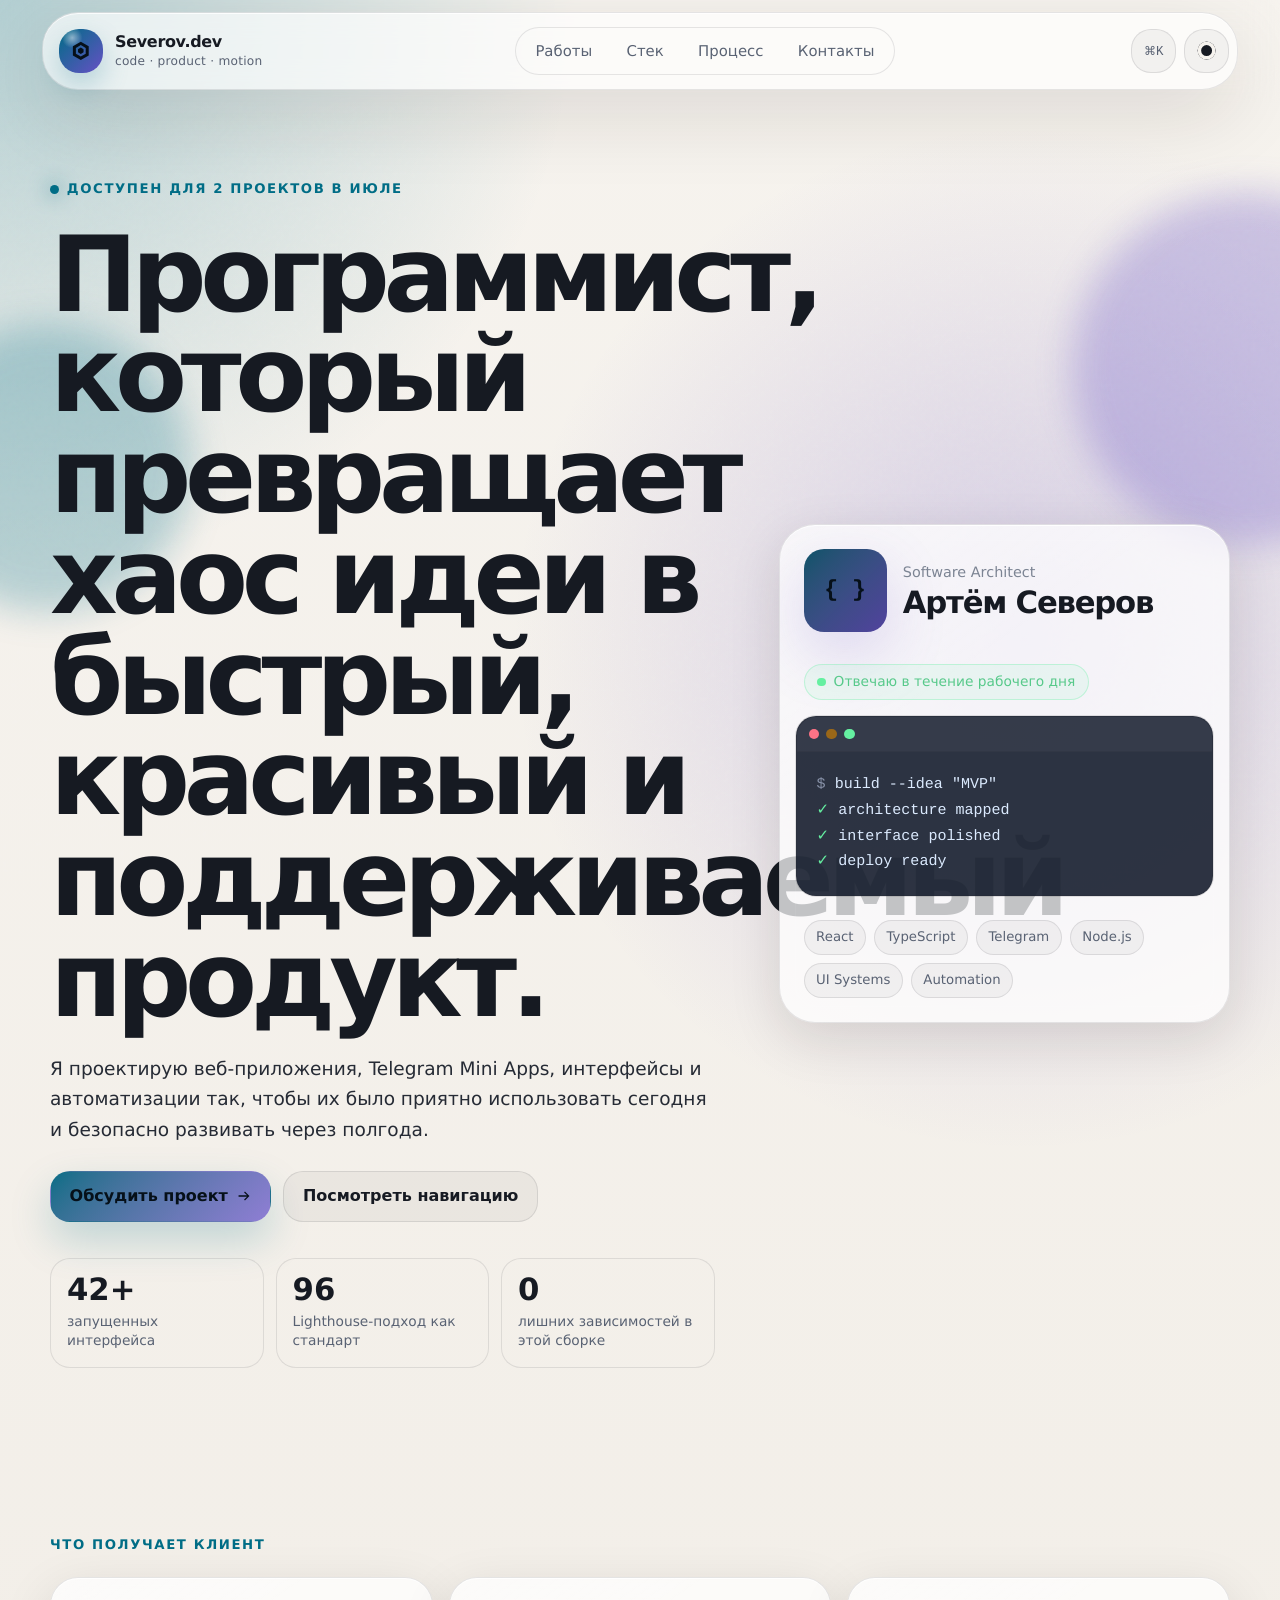
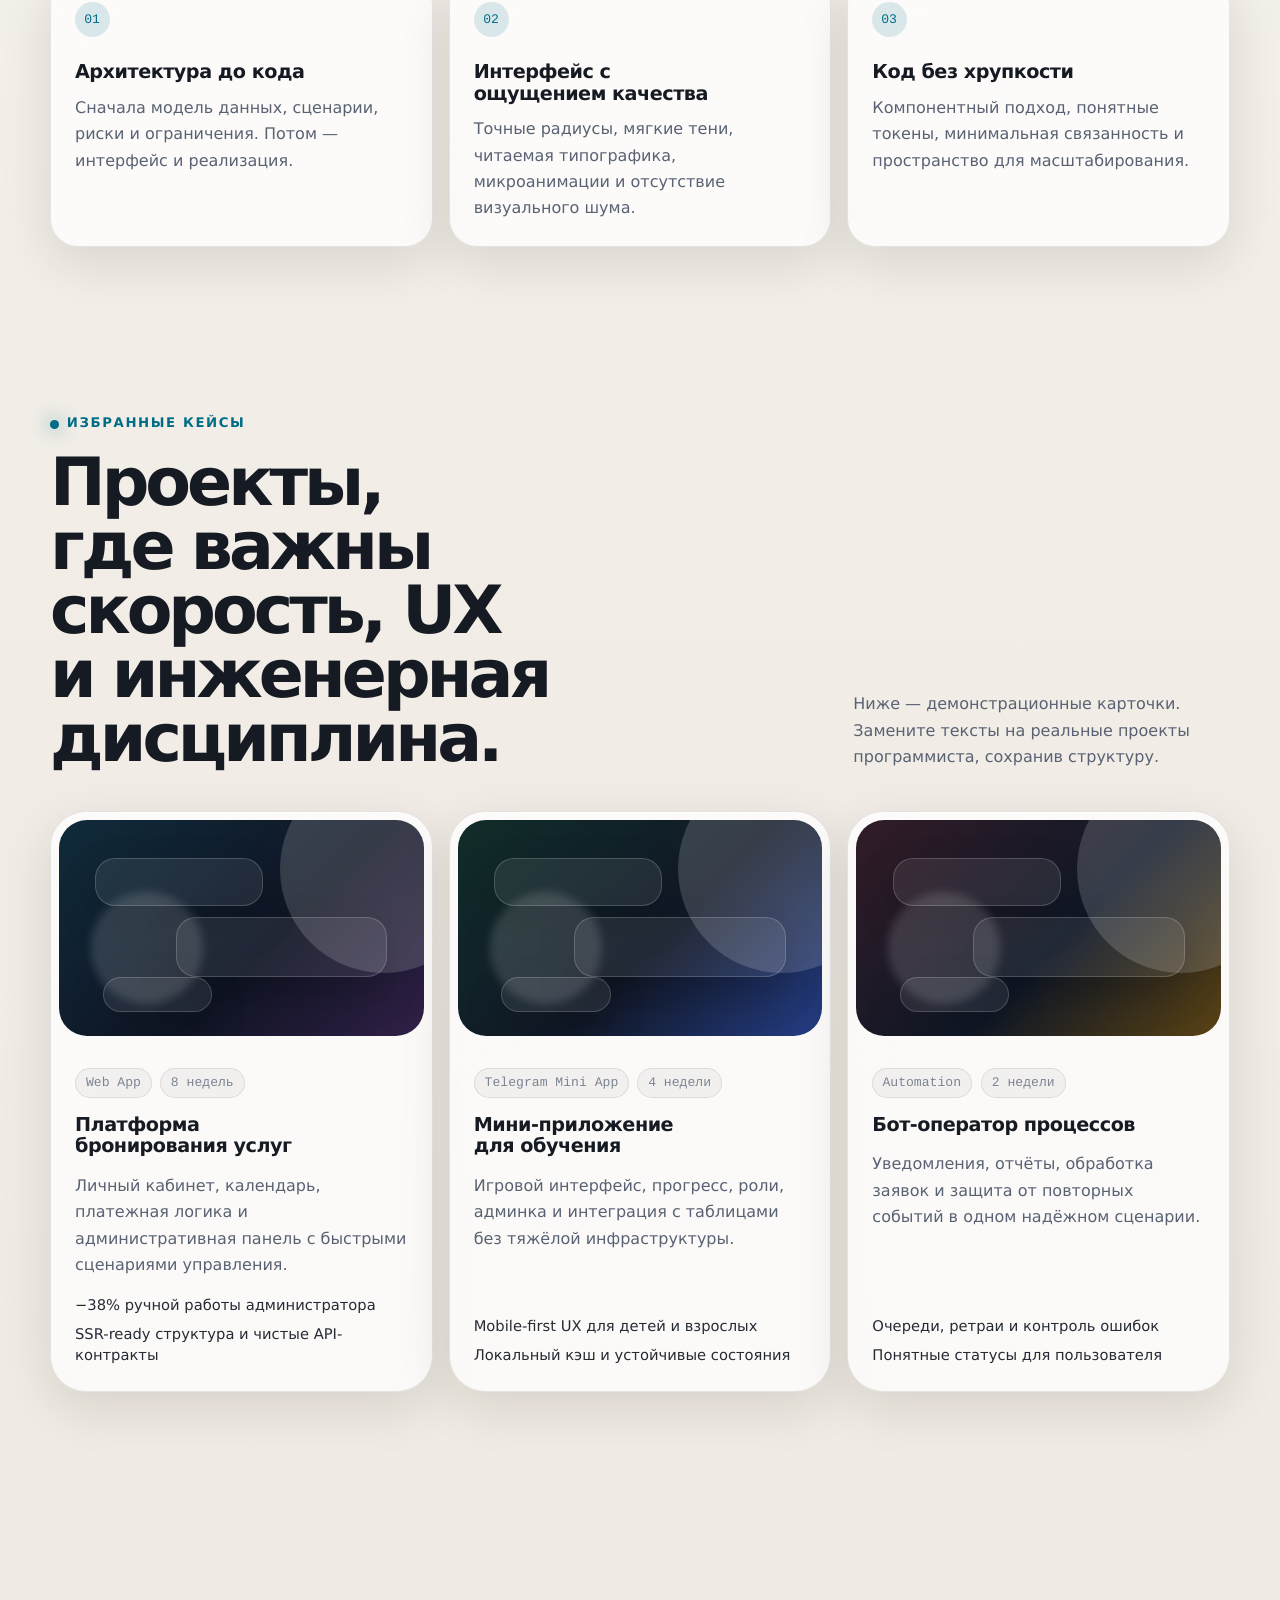
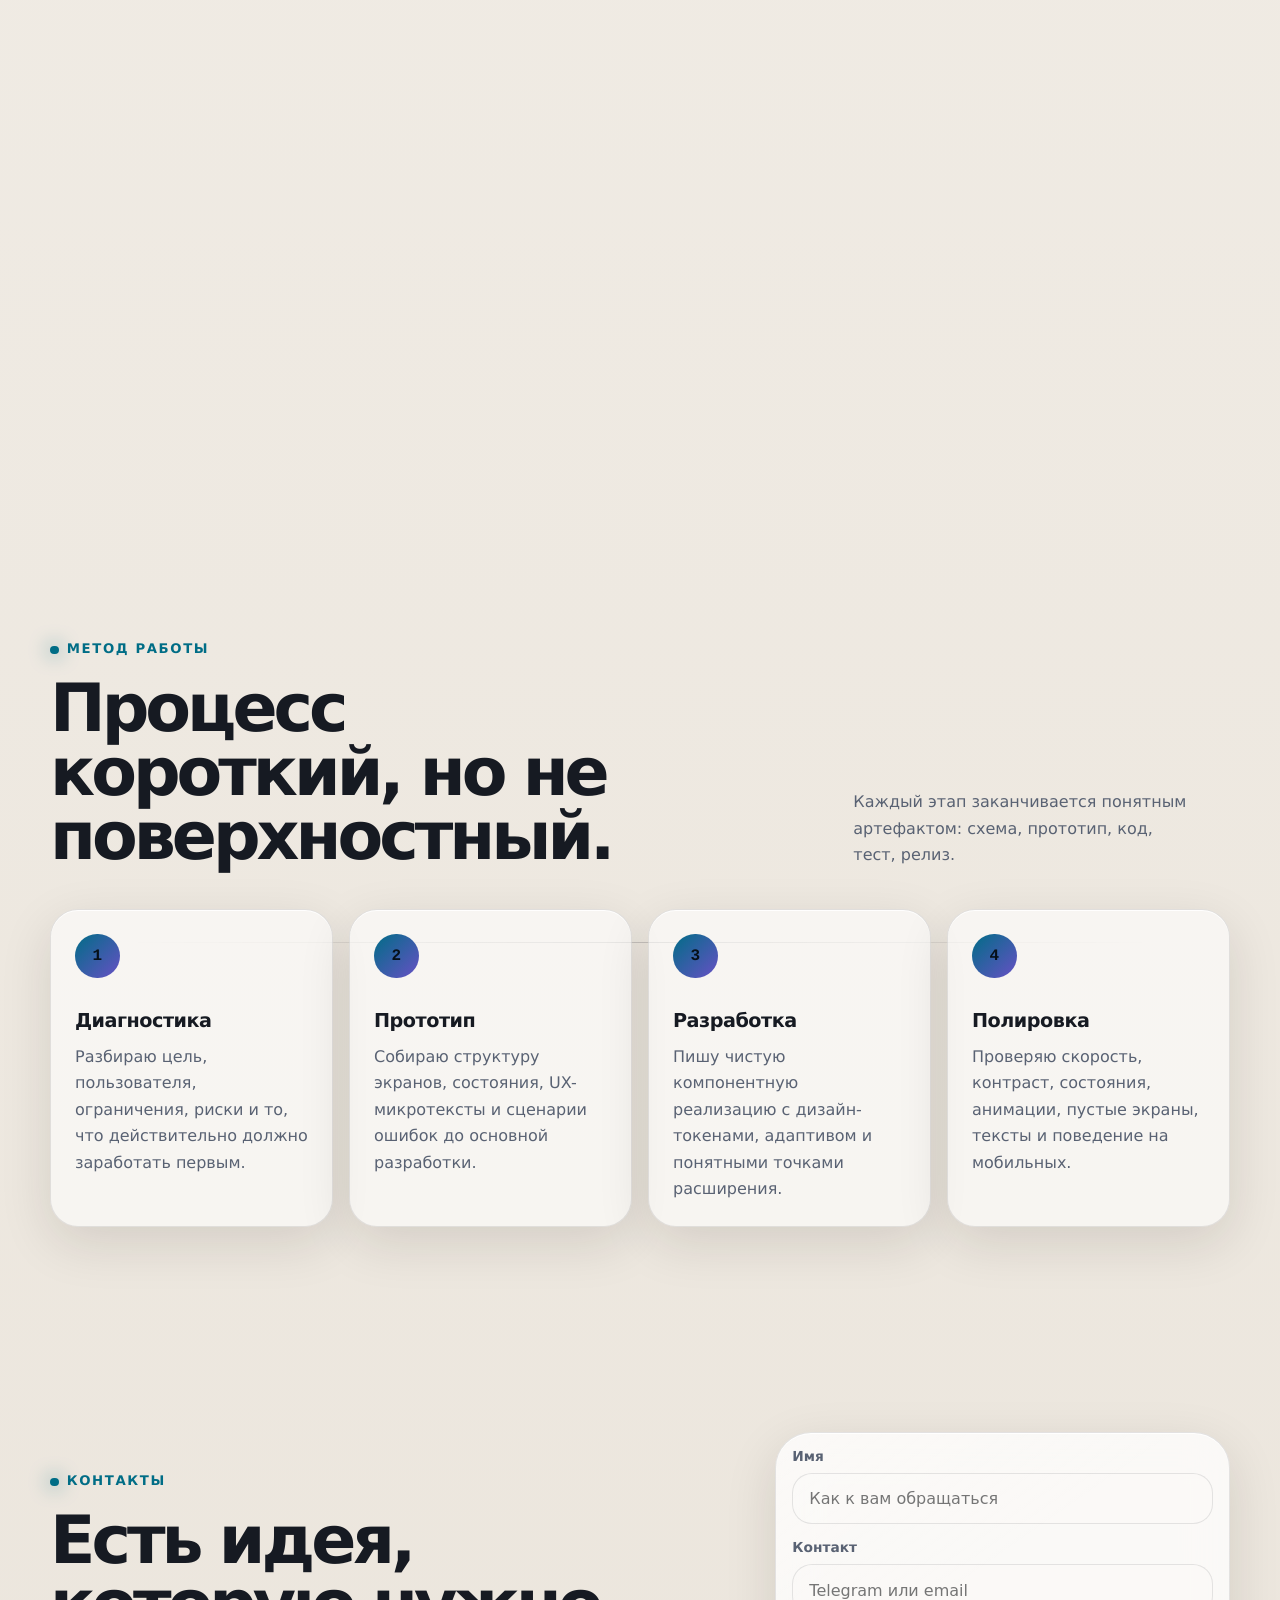
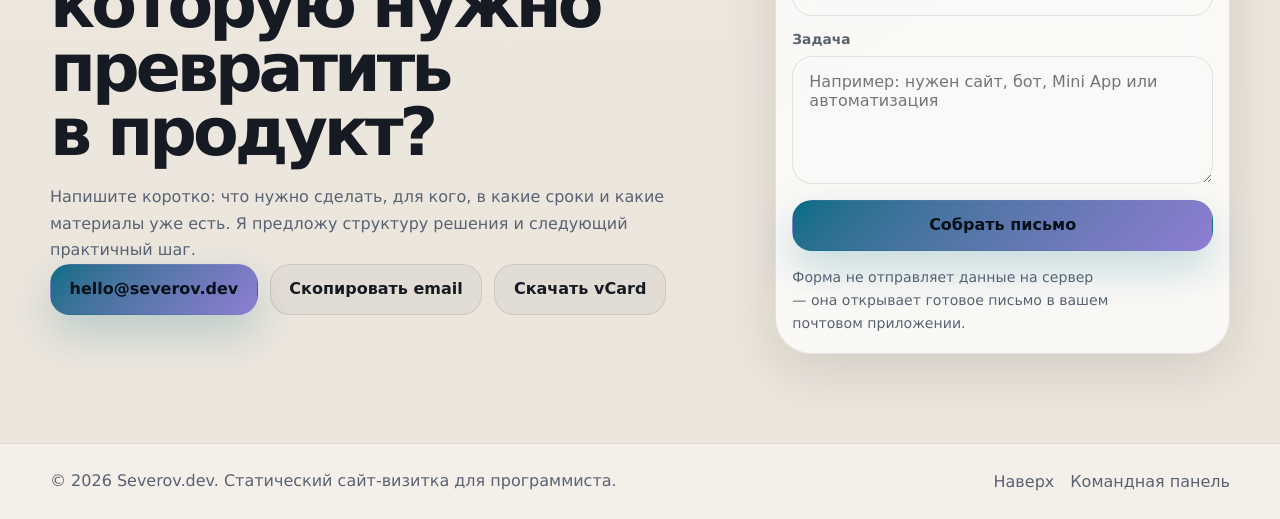
==== commit ea35dd5e: "Add files via upload" ====
--- a/index.html
+++ b/index.html
@@ -1,110 +1,297 @@
 <!doctype html>
-<html lang="ru">
-<head>
-  <meta charset="utf-8" />
-  <meta name="viewport" content="width=device-width, initial-scale=1, viewport-fit=cover" />
-  <meta name="theme-color" content="#f3eadc" />
-  <meta name="color-scheme" content="light" />
-  <title>Маша + Даня — свадебное приглашение</title>
-  <meta name="description" content="Свадебное приглашение Маши и Дани — 26 августа 2026 года." />
-  <link rel="preload" as="image" href="assets/section-1@2x.webp" imagesrcset="assets/section-1.webp 1x, assets/section-1@2x.webp 2x" />
-  <link rel="stylesheet" href="style.css" />
-</head>
-<body>
-  <div class="paper-noise" aria-hidden="true"></div>
-  <div id="preloader" class="preloader" aria-live="polite">
-    <div class="preloader__card">
-      <span class="preloader__heart">♥</span>
-      <span>Открываем приглашение…</span>
-    </div>
-  </div>
-
-  <main class="site-shell" aria-label="Свадебное приглашение Маши и Дани">
-    <section class="art-section art-section--first" aria-label="Дата, календарь и локация">
-      <picture>
-        <source srcset="assets/section-1.webp 1x, assets/section-1@2x.webp 2x" type="image/webp" />
-        <img src="assets/section-1.png" alt="Маша + Даня = любовь. Дата свадьбы, календарь и локация." width="768" height="2048" fetchpriority="high" decoding="async" />
-      </picture>
-
-      <button id="calendarHeart" class="calendar-heart" type="button" aria-label="Добавить свадьбу в календарь">
-        <svg viewBox="0 0 100 92" aria-hidden="true" focusable="false">
-          <path d="M50 84S8 58 8 30C8 15 18 6 31 6c8 0 15 5 19 12C54 11 61 6 69 6c13 0 23 9 23 24 0 28-42 54-42 54Z" />
-          <text x="50" y="55" text-anchor="middle">26</text>
-        </svg>
-        <span class="calendar-heart__spark calendar-heart__spark--one">✦</span>
-        <span class="calendar-heart__spark calendar-heart__spark--two">♥</span>
-        <span class="calendar-heart__spark calendar-heart__spark--three">✦</span>
-      </button>
-
-      <a class="hotspot hotspot--map hotspot--registration" data-action="registration-map" href="#" aria-label="Построить маршрут до ЗАГСа"></a>
-      <a class="hotspot hotspot--map hotspot--banquet" data-action="banquet-map" href="#" aria-label="Построить маршрут до банкета"></a>
-    </section>
-
-    <section class="art-section" aria-label="Тайминг и пожелания">
-      <picture>
-        <source srcset="assets/section-2.webp 1x, assets/section-2@2x.webp 2x" type="image/webp" />
-        <img src="assets/section-2.png" alt="Тайминг свадебного дня и пожелания гостям." width="768" height="2048" loading="lazy" decoding="async" />
-      </picture>
-    </section>
-
-    <section class="art-section art-section--last" aria-label="Дресс-код, воспоминания, анкета и обратный отсчёт">
-      <picture>
-        <source srcset="assets/section-3.webp 1x, assets/section-3@2x.webp 2x" type="image/webp" />
-        <img src="assets/section-3.png" alt="Дресс-код, воспоминания, анкета и обратный отсчёт до свадьбы." width="768" height="2048" loading="lazy" decoding="async" />
-      </picture>
-
-      <button class="hotspot hotspot--memory" data-action="memories" type="button" aria-label="Открыть чат воспоминаний"></button>
-      <button class="hotspot hotspot--form" data-action="form" type="button" aria-label="Заполнить анкету"></button>
-
-      <div class="live-countdown" aria-label="Обратный отсчёт до свадьбы">
-        <span><b data-count="days">--</b></span>
-        <span><b data-count="hours">--</b></span>
-        <span><b data-count="minutes">--</b></span>
-        <span><b data-count="seconds">--</b></span>
+<html lang="ru" data-theme="dark">
+  <head>
+    <meta charset="utf-8" />
+    <meta name="viewport" content="width=device-width, initial-scale=1" />
+    <meta name="theme-color" content="#080B12" />
+    <meta name="description" content="Премиальный сайт-визитка программиста: архитектура, интерфейсы, веб-приложения и автоматизация." />
+    <title>Артём Северов — Software Architect</title>
+    <link rel="icon" href="assets/favicon.svg" type="image/svg+xml" />
+    <script>document.documentElement.classList.add('js');</script>
+    <link rel="stylesheet" href="styles.css" />
+  </head>
+  <body>
+    <a class="skip-link" href="#main">К содержанию</a>
+    <div class="progress" aria-hidden="true"><span id="scrollProgress"></span></div>
+    <div class="noise" aria-hidden="true"></div>
+    <div class="orb orb-a" aria-hidden="true"></div>
+    <div class="orb orb-b" aria-hidden="true"></div>
+
+    <header class="site-header" data-elevated="false">
+      <nav class="nav-shell" aria-label="Главная навигация">
+        <a class="brand" href="#top" aria-label="На главную">
+          <span class="brand-mark" aria-hidden="true">
+            <svg viewBox="0 0 36 36" role="img">
+              <path d="M18 2.8 31.2 10.3v15.4L18 33.2 4.8 25.7V10.3L18 2.8Zm0 5.7-8.2 4.7v9.6l8.2 4.7 8.2-4.7v-9.6L18 8.5Zm0 4.2 4.6 2.7v5.2L18 23.3l-4.6-2.7v-5.2L18 12.7Z" />
+            </svg>
+          </span>
+          <span>
+            <strong>Severov.dev</strong>
+            <small>code · product · motion</small>
+          </span>
+        </a>
+
+        <button class="menu-toggle" type="button" aria-expanded="false" aria-controls="navLinks">
+          <span></span><span></span><span></span>
+          <span class="sr-only">Открыть меню</span>
+        </button>
+
+        <div class="nav-links" id="navLinks">
+          <a href="#work">Работы</a>
+          <a href="#stack">Стек</a>
+          <a href="#process">Процесс</a>
+          <a href="#contact">Контакты</a>
+        </div>
+
+        <div class="nav-actions">
+          <button class="ghost-action command-open" type="button" aria-label="Открыть командную панель">
+            <kbd>⌘K</kbd>
+          </button>
+          <button class="theme-toggle" type="button" aria-label="Переключить тему">
+            <span class="theme-icon" aria-hidden="true"></span>
+          </button>
+        </div>
+      </nav>
+    </header>
+
+    <main id="main">
+      <section class="hero section" id="top" aria-labelledby="heroTitle">
+        <div class="container hero-grid">
+          <div class="hero-copy flow reveal">
+            <p class="eyebrow"><span></span> Доступен для 2 проектов в июле</p>
+            <h1 id="heroTitle">Программист, который превращает хаос идеи в быстрый, красивый и поддерживаемый продукт.</h1>
+            <p class="hero-lead">Я проектирую веб-приложения, Telegram Mini Apps, интерфейсы и автоматизации так, чтобы их было приятно использовать сегодня и безопасно развивать через полгода.</p>
+            <div class="hero-actions">
+              <a class="button primary" href="#contact">
+                Обсудить проект
+                <svg viewBox="0 0 20 20" aria-hidden="true"><path d="M11.2 4.4 16.8 10l-5.6 5.6-1.1-1.1 3.7-3.7H3.2V9.2h10.6l-3.7-3.7 1.1-1.1Z" /></svg>
+              </a>
+              <button class="button secondary command-open" type="button">Посмотреть навигацию</button>
+            </div>
+            <div class="signal-row" aria-label="Ключевые показатели">
+              <div><strong>42+</strong><span>запущенных интерфейса</span></div>
+              <div><strong>96</strong><span>Lighthouse-подход как стандарт</span></div>
+              <div><strong>0</strong><span>лишних зависимостей в этой сборке</span></div>
+            </div>
+          </div>
+
+          <aside class="hero-panel reveal delay-1" aria-label="Профиль программиста">
+            <div class="profile-card surface magnetic">
+              <div class="profile-top">
+                <div class="avatar" aria-hidden="true">
+                  <span>{ }</span>
+                </div>
+                <div>
+                  <p class="muted">Software Architect</p>
+                  <h2>Артём Северов</h2>
+                </div>
+              </div>
+              <div class="availability">
+                <span class="pulse" aria-hidden="true"></span>
+                <span>Отвечаю в течение рабочего дня</span>
+              </div>
+              <div class="terminal" aria-label="Терминал компетенций">
+                <div class="terminal-bar"><span></span><span></span><span></span></div>
+                <pre><code><span class="dim">$</span> build --idea "MVP"
+<span class="ok">✓</span> architecture mapped
+<span class="ok">✓</span> interface polished
+<span class="ok">✓</span> deploy ready</code></pre>
+              </div>
+              <div class="tag-cloud" aria-label="Специализации">
+                <span>React</span><span>TypeScript</span><span>Telegram</span><span>Node.js</span><span>UI Systems</span><span>Automation</span>
+              </div>
+            </div>
+          </aside>
+        </div>
+      </section>
+
+      <section class="section compact" aria-labelledby="trustTitle">
+        <div class="container">
+          <div class="section-kicker reveal" id="trustTitle">Что получает клиент</div>
+          <div class="trust-grid">
+            <article class="trust-card surface reveal magnetic">
+              <span class="icon-pill">01</span>
+              <h3>Архитектура до кода</h3>
+              <p>Сначала модель данных, сценарии, риски и ограничения. Потом — интерфейс и реализация.</p>
+            </article>
+            <article class="trust-card surface reveal magnetic delay-1">
+              <span class="icon-pill">02</span>
+              <h3>Интерфейс с ощущением качества</h3>
+              <p>Точные радиусы, мягкие тени, читаемая типографика, микроанимации и отсутствие визуального шума.</p>
+            </article>
+            <article class="trust-card surface reveal magnetic delay-2">
+              <span class="icon-pill">03</span>
+              <h3>Код без хрупкости</h3>
+              <p>Компонентный подход, понятные токены, минимальная связанность и пространство для масштабирования.</p>
+            </article>
+          </div>
+        </div>
+      </section>
+
+      <section class="section" id="work" aria-labelledby="workTitle">
+        <div class="container split-heading reveal">
+          <div>
+            <p class="eyebrow"><span></span> Избранные кейсы</p>
+            <h2 id="workTitle">Проекты, где важны скорость, UX и инженерная дисциплина.</h2>
+          </div>
+          <p>Ниже — демонстрационные карточки. Замените тексты на реальные проекты программиста, сохранив структуру.</p>
+        </div>
+
+        <div class="container work-grid">
+          <article class="project-card surface reveal magnetic" data-type="web">
+            <div class="project-visual visual-a" aria-hidden="true">
+              <span></span><span></span><span></span>
+            </div>
+            <div class="project-body">
+              <div class="project-meta"><span>Web App</span><span>8 недель</span></div>
+              <h3>Платформа бронирования услуг</h3>
+              <p>Личный кабинет, календарь, платежная логика и административная панель с быстрыми сценариями управления.</p>
+              <ul>
+                <li>−38% ручной работы администратора</li>
+                <li>SSR-ready структура и чистые API-контракты</li>
+              </ul>
+            </div>
+          </article>
+
+          <article class="project-card surface reveal magnetic delay-1" data-type="telegram">
+            <div class="project-visual visual-b" aria-hidden="true">
+              <span></span><span></span><span></span>
+            </div>
+            <div class="project-body">
+              <div class="project-meta"><span>Telegram Mini App</span><span>4 недели</span></div>
+              <h3>Мини-приложение для обучения</h3>
+              <p>Игровой интерфейс, прогресс, роли, админка и интеграция с таблицами без тяжёлой инфраструктуры.</p>
+              <ul>
+                <li>Mobile-first UX для детей и взрослых</li>
+                <li>Локальный кэш и устойчивые состояния</li>
+              </ul>
+            </div>
+          </article>
+
+          <article class="project-card surface reveal magnetic delay-2" data-type="automation">
+            <div class="project-visual visual-c" aria-hidden="true">
+              <span></span><span></span><span></span>
+            </div>
+            <div class="project-body">
+              <div class="project-meta"><span>Automation</span><span>2 недели</span></div>
+              <h3>Бот-оператор процессов</h3>
+              <p>Уведомления, отчёты, обработка заявок и защита от повторных событий в одном надёжном сценарии.</p>
+              <ul>
+                <li>Очереди, ретраи и контроль ошибок</li>
+                <li>Понятные статусы для пользователя</li>
+              </ul>
+            </div>
+          </article>
+        </div>
+      </section>
+
+      <section class="section" id="stack" aria-labelledby="stackTitle">
+        <div class="container stack-layout">
+          <div class="stack-copy reveal">
+            <p class="eyebrow"><span></span> Инженерный стек</p>
+            <h2 id="stackTitle">Технологии выбираются под задачу, а не под моду.</h2>
+            <p>Сайт собран как статический продукт: без фреймворка, без CDN и без лишнего JavaScript. Для реального проекта эту основу можно перенести в React, Next.js, Astro или оставить максимально быстрой vanilla-сборкой.</p>
+          </div>
+          <div class="stack-matrix reveal delay-1" aria-label="Стек технологий">
+            <div class="stack-item"><strong>Frontend</strong><span>React · TypeScript · CSS Architecture</span></div>
+            <div class="stack-item"><strong>Backend</strong><span>Node.js · APIs · Workers · Apps Script</span></div>
+            <div class="stack-item"><strong>Design</strong><span>Tokens · Components · Motion · A11y</span></div>
+            <div class="stack-item"><strong>Delivery</strong><span>GitHub Pages · VPS · CI/CD · Monitoring</span></div>
+          </div>
+        </div>
+      </section>
+
+      <section class="section" id="process" aria-labelledby="processTitle">
+        <div class="container split-heading reveal">
+          <div>
+            <p class="eyebrow"><span></span> Метод работы</p>
+            <h2 id="processTitle">Процесс короткий, но не поверхностный.</h2>
+          </div>
+          <p>Каждый этап заканчивается понятным артефактом: схема, прототип, код, тест, релиз.</p>
+        </div>
+
+        <div class="container timeline">
+          <article class="timeline-step reveal">
+            <span>1</span>
+            <h3>Диагностика</h3>
+            <p>Разбираю цель, пользователя, ограничения, риски и то, что действительно должно заработать первым.</p>
+          </article>
+          <article class="timeline-step reveal delay-1">
+            <span>2</span>
+            <h3>Прототип</h3>
+            <p>Собираю структуру экранов, состояния, UX-микротексты и сценарии ошибок до основной разработки.</p>
+          </article>
+          <article class="timeline-step reveal delay-2">
+            <span>3</span>
+            <h3>Разработка</h3>
+            <p>Пишу чистую компонентную реализацию с дизайн-токенами, адаптивом и понятными точками расширения.</p>
+          </article>
+          <article class="timeline-step reveal delay-3">
+            <span>4</span>
+            <h3>Полировка</h3>
+            <p>Проверяю скорость, контраст, состояния, анимации, пустые экраны, тексты и поведение на мобильных.</p>
+          </article>
+        </div>
+      </section>
+
+      <section class="section contact-section" id="contact" aria-labelledby="contactTitle">
+        <div class="container contact-grid">
+          <div class="contact-copy reveal">
+            <p class="eyebrow"><span></span> Контакты</p>
+            <h2 id="contactTitle">Есть идея, которую нужно превратить в продукт?</h2>
+            <p>Напишите коротко: что нужно сделать, для кого, в какие сроки и какие материалы уже есть. Я предложу структуру решения и следующий практичный шаг.</p>
+            <div class="contact-actions">
+              <a class="button primary" href="mailto:hello@severov.dev?subject=Проект%20для%20обсуждения">hello@severov.dev</a>
+              <button class="button secondary" id="copyEmail" type="button">Скопировать email</button>
+              <button class="button tertiary" id="downloadVcard" type="button">Скачать vCard</button>
+            </div>
+          </div>
+
+          <form class="contact-form surface reveal delay-1" id="contactForm">
+            <label>
+              <span>Имя</span>
+              <input name="name" autocomplete="name" placeholder="Как к вам обращаться" required />
+            </label>
+            <label>
+              <span>Контакт</span>
+              <input name="contact" autocomplete="email" placeholder="Telegram или email" required />
+            </label>
+            <label>
+              <span>Задача</span>
+              <textarea name="message" rows="5" placeholder="Например: нужен сайт, бот, Mini App или автоматизация" required></textarea>
+            </label>
+            <button class="button primary full" type="submit">Собрать письмо</button>
+            <p class="form-note" id="formNote">Форма не отправляет данные на сервер — она открывает готовое письмо в вашем почтовом приложении.</p>
+          </form>
+        </div>
+      </section>
+    </main>
+
+    <footer class="site-footer">
+      <div class="container footer-grid">
+        <p>© <span id="year"></span> Severov.dev. Статический сайт-визитка для программиста.</p>
+        <div>
+          <a href="#top">Наверх</a>
+          <button class="link-button command-open" type="button">Командная панель</button>
+        </div>
       </div>
-    </section>
-  </main>
-
-  <button id="scrollTop" class="scroll-top" type="button" aria-label="Наверх">↑</button>
-
-  <div id="toast" class="toast" role="status" aria-live="polite"></div>
-
-  <dialog id="memoryDialog" class="modal">
-    <form method="dialog" class="modal__card">
-      <button class="modal__close" value="close" aria-label="Закрыть">×</button>
-      <h2>Воспоминания</h2>
-      <p>Ссылка на Telegram-группу пока не указана. Добавьте её в <code>config.js</code> в поле <b>memoriesUrl</b>, и кнопка начнёт открывать чат.</p>
-      <button class="modal__button" value="close">Понятно</button>
-    </form>
-  </dialog>
-
-  <dialog id="rsvpDialog" class="modal">
-    <form id="rsvpForm" class="modal__card modal__card--form">
-      <button class="modal__close" type="button" data-close="rsvp" aria-label="Закрыть">×</button>
-      <h2>Анкета гостя</h2>
-      <label>
-        <span>Ваше имя</span>
-        <input name="name" autocomplete="name" required placeholder="Например, Анна" />
-      </label>
-      <label>
-        <span>Вы сможете прийти?</span>
-        <select name="attendance" required>
-          <option value="Да, буду">Да, буду</option>
-          <option value="Буду с гостем">Буду с гостем</option>
-          <option value="Пока не уверен(а)">Пока не уверен(а)</option>
-          <option value="Не смогу">Не смогу</option>
-        </select>
-      </label>
-      <label>
-        <span>Комментарий</span>
-        <textarea name="comment" rows="3" placeholder="Пожелания, питание, важные детали"></textarea>
-      </label>
-      <button class="modal__button" type="submit">Сохранить ответ</button>
-      <p class="modal__hint">Ответ сохранится на устройстве. Для сбора ответов онлайн вставьте ссылку на вашу анкету в <code>config.js</code>.</p>
-    </form>
-  </dialog>
-
-  <script src="config.js"></script>
-  <script src="app.js"></script>
-</body>
+    </footer>
+
+    <dialog class="command-dialog" id="commandDialog" aria-labelledby="commandTitle">
+      <div class="command-shell surface">
+        <div class="command-head">
+          <div>
+            <h2 id="commandTitle">Быстрая навигация</h2>
+            <p>Введите раздел или действие</p>
+          </div>
+          <button class="icon-button" type="button" id="closeCommand" aria-label="Закрыть">×</button>
+        </div>
+        <input id="commandInput" type="search" placeholder="Например: стек, контакты, проект" autocomplete="off" />
+        <div class="command-list" id="commandList" role="listbox" aria-label="Команды"></div>
+      </div>
+    </dialog>
+
+    <div class="toast" id="toast" role="status" aria-live="polite"></div>
+    <script src="app.js" defer></script>
+  </body>
 </html>
--- a/styles.css
+++ b/styles.css
@@ -0,0 +1,1169 @@
+:root {
+  color-scheme: dark;
+  --bg: #080b12;
+  --bg-2: #0d1220;
+  --text: #f5f7fb;
+  --muted: #a9b0c3;
+  --faint: #737c92;
+  --line: rgba(255, 255, 255, 0.1);
+  --line-strong: rgba(255, 255, 255, 0.18);
+  --surface: rgba(15, 21, 35, 0.74);
+  --surface-2: rgba(255, 255, 255, 0.06);
+  --accent: #8ee7ff;
+  --accent-2: #a78bfa;
+  --accent-3: #f7c873;
+  --success: #65f0a1;
+  --danger: #ff7386;
+  --shadow-soft: 0 20px 80px rgba(0, 0, 0, 0.28), inset 0 1px rgba(255, 255, 255, 0.08);
+  --shadow-card: 0 16px 48px rgba(0, 0, 0, 0.22), 0 1px 0 rgba(255, 255, 255, 0.08) inset;
+  --container: 1180px;
+  --space-1: 0.25rem;
+  --space-2: 0.5rem;
+  --space-3: 0.75rem;
+  --space-4: 1rem;
+  --space-5: 1.25rem;
+  --space-6: 1.5rem;
+  --space-8: 2rem;
+  --space-10: 2.5rem;
+  --space-12: 3rem;
+  --space-16: 4rem;
+  --radius-xs: 0.625rem;
+  --radius-sm: 0.875rem;
+  --radius-md: 1.25rem;
+  --radius-lg: 1.75rem;
+  --radius-xl: 2.25rem;
+  --ease-out: cubic-bezier(0.16, 1, 0.3, 1);
+  --ease-spring: cubic-bezier(0.2, 0.8, 0.2, 1);
+  --font: ui-sans-serif, system-ui, -apple-system, BlinkMacSystemFont, "Segoe UI", sans-serif;
+  --mono: ui-monospace, SFMono-Regular, Menlo, Monaco, Consolas, "Liberation Mono", monospace;
+}
+
+html[data-theme="light"] {
+  color-scheme: light;
+  --bg: #f6f3ee;
+  --bg-2: #ebe5dc;
+  --text: #161a22;
+  --muted: #596273;
+  --faint: #7c8493;
+  --line: rgba(22, 26, 34, 0.1);
+  --line-strong: rgba(22, 26, 34, 0.18);
+  --surface: rgba(255, 255, 255, 0.74);
+  --surface-2: rgba(22, 26, 34, 0.045);
+  --accent: #006d86;
+  --accent-2: #6750c5;
+  --accent-3: #9a6718;
+  --shadow-soft: 0 24px 80px rgba(33, 28, 19, 0.12), inset 0 1px rgba(255, 255, 255, 0.8);
+  --shadow-card: 0 16px 52px rgba(33, 28, 19, 0.12), 0 1px 0 rgba(255, 255, 255, 0.9) inset;
+}
+
+* { box-sizing: border-box; }
+
+html {
+  scroll-behavior: smooth;
+  -webkit-font-smoothing: antialiased;
+  text-rendering: geometricPrecision;
+}
+
+body {
+  min-height: 100vh;
+  margin: 0;
+  font-family: var(--font);
+  color: var(--text);
+  background:
+    radial-gradient(circle at top left, color-mix(in srgb, var(--accent) 28%, transparent), transparent 36rem),
+    radial-gradient(circle at 80% 12%, color-mix(in srgb, var(--accent-2) 24%, transparent), transparent 32rem),
+    linear-gradient(180deg, var(--bg), var(--bg-2));
+  overflow-x: hidden;
+}
+
+body.menu-open { overflow: hidden; }
+
+body::before {
+  content: "";
+  position: fixed;
+  inset: 0;
+  pointer-events: none;
+  background-image:
+    linear-gradient(rgba(255, 255, 255, 0.035) 1px, transparent 1px),
+    linear-gradient(90deg, rgba(255, 255, 255, 0.035) 1px, transparent 1px);
+  background-size: 72px 72px;
+  mask-image: linear-gradient(to bottom, black, transparent 78%);
+  opacity: 0.4;
+  z-index: -4;
+}
+
+button, input, textarea { font: inherit; }
+
+button { color: inherit; }
+
+a { color: inherit; text-decoration: none; }
+
+img, svg { display: block; max-width: 100%; }
+
+::selection {
+  color: #041018;
+  background: var(--accent);
+}
+
+.skip-link {
+  position: fixed;
+  top: var(--space-4);
+  left: var(--space-4);
+  transform: translateY(-150%);
+  z-index: 100;
+  border-radius: var(--radius-sm);
+  padding: var(--space-3) var(--space-4);
+  background: var(--text);
+  color: var(--bg);
+  transition-property: transform;
+  transition-duration: 180ms;
+  transition-timing-function: var(--ease-out);
+}
+
+.skip-link:focus { transform: translateY(0); }
+
+.sr-only {
+  position: absolute;
+  width: 1px;
+  height: 1px;
+  padding: 0;
+  margin: -1px;
+  overflow: hidden;
+  clip: rect(0, 0, 0, 0);
+  white-space: nowrap;
+  border: 0;
+}
+
+.progress {
+  position: fixed;
+  inset: 0 0 auto 0;
+  height: 3px;
+  z-index: 100;
+  background: transparent;
+}
+
+.progress span {
+  display: block;
+  width: 0%;
+  height: 100%;
+  background: linear-gradient(90deg, var(--accent), var(--accent-2), var(--accent-3));
+  box-shadow: 0 0 18px color-mix(in srgb, var(--accent) 60%, transparent);
+}
+
+.noise {
+  position: fixed;
+  inset: 0;
+  z-index: -1;
+  pointer-events: none;
+  opacity: 0.22;
+  background-image: url("data:image/svg+xml,%3Csvg viewBox='0 0 220 220' xmlns='http://www.w3.org/2000/svg'%3E%3Cfilter id='n'%3E%3CfeTurbulence type='fractalNoise' baseFrequency='.9' numOctaves='2' stitchTiles='stitch'/%3E%3C/filter%3E%3Crect width='220' height='220' filter='url(%23n)' opacity='.55'/%3E%3C/svg%3E");
+  mix-blend-mode: soft-light;
+}
+
+.orb {
+  position: fixed;
+  z-index: -3;
+  border-radius: 999px;
+  filter: blur(18px);
+  opacity: 0.54;
+  pointer-events: none;
+}
+
+.orb-a {
+  width: 22rem;
+  height: 22rem;
+  top: 12rem;
+  right: -9rem;
+  background: color-mix(in srgb, var(--accent-2) 54%, transparent);
+}
+
+.orb-b {
+  width: 18rem;
+  height: 18rem;
+  left: -6rem;
+  bottom: 18rem;
+  background: color-mix(in srgb, var(--accent) 48%, transparent);
+}
+
+.container {
+  width: min(calc(100% - 2rem), var(--container));
+  margin-inline: auto;
+}
+
+.section {
+  padding-block: clamp(4.5rem, 8vw, 8.5rem);
+}
+
+.section.compact { padding-block: clamp(3rem, 5vw, 5rem); }
+
+.flow > * + * { margin-top: var(--space-6); }
+
+.site-header {
+  position: sticky;
+  top: 0;
+  z-index: 50;
+  padding: var(--space-3) 0;
+  backdrop-filter: blur(18px);
+  transition-property: background, border-color, box-shadow;
+  transition-duration: 220ms;
+  transition-timing-function: var(--ease-out);
+}
+
+.site-header[data-elevated="true"] {
+  background: color-mix(in srgb, var(--bg) 78%, transparent);
+  border-bottom: 1px solid var(--line);
+  box-shadow: 0 12px 44px rgba(0, 0, 0, 0.18);
+}
+
+.nav-shell {
+  width: min(calc(100% - 1.5rem), calc(var(--container) + 1rem));
+  margin-inline: auto;
+  min-height: 4rem;
+  display: flex;
+  align-items: center;
+  justify-content: space-between;
+  gap: var(--space-4);
+  border: 1px solid var(--line);
+  border-radius: var(--radius-xl);
+  padding: var(--space-2);
+  background: color-mix(in srgb, var(--surface) 86%, transparent);
+  box-shadow: var(--shadow-soft);
+}
+
+.brand {
+  display: flex;
+  align-items: center;
+  gap: var(--space-3);
+  min-width: max-content;
+  border-radius: calc(var(--radius-xl) - var(--space-2));
+  padding: var(--space-2) var(--space-4) var(--space-2) var(--space-2);
+  transition-property: background, transform;
+  transition-duration: 180ms;
+  transition-timing-function: var(--ease-out);
+}
+
+.brand:hover { background: var(--surface-2); }
+.brand:active { transform: scale(0.96); }
+
+.brand-mark {
+  display: grid;
+  place-items: center;
+  width: 2.75rem;
+  height: 2.75rem;
+  border-radius: var(--radius-md);
+  background:
+    radial-gradient(circle at 30% 20%, rgba(255, 255, 255, 0.5), transparent 22%),
+    linear-gradient(135deg, var(--accent), var(--accent-2));
+  color: #061019;
+  box-shadow: 0 12px 28px color-mix(in srgb, var(--accent) 24%, transparent);
+}
+
+.brand-mark svg { width: 1.35rem; height: 1.35rem; fill: currentColor; }
+.brand strong { display: block; line-height: 1; letter-spacing: -0.02em; }
+.brand small { display: block; margin-top: 0.28rem; color: var(--muted); font-size: 0.76rem; letter-spacing: 0.02em; }
+
+.nav-links {
+  display: flex;
+  align-items: center;
+  justify-content: center;
+  gap: var(--space-1);
+  padding: var(--space-1);
+  border: 1px solid var(--line);
+  border-radius: var(--radius-lg);
+  background: rgba(255, 255, 255, 0.03);
+}
+
+.nav-links a {
+  border-radius: calc(var(--radius-lg) - var(--space-1));
+  padding: 0.7rem 0.95rem;
+  color: var(--muted);
+  font-size: 0.93rem;
+  line-height: 1;
+  transition-property: color, background, transform;
+  transition-duration: 180ms;
+  transition-timing-function: var(--ease-out);
+}
+
+.nav-links a:hover,
+.nav-links a.is-active {
+  color: var(--text);
+  background: var(--surface-2);
+}
+
+.nav-links a:active { transform: scale(0.96); }
+
+.nav-actions {
+  display: flex;
+  align-items: center;
+  gap: var(--space-2);
+}
+
+.ghost-action,
+.theme-toggle,
+.menu-toggle,
+.icon-button,
+.link-button {
+  border: 0;
+  background: transparent;
+  cursor: pointer;
+}
+
+.ghost-action,
+.theme-toggle,
+.icon-button {
+  display: grid;
+  place-items: center;
+  min-width: 2.8rem;
+  height: 2.8rem;
+  border: 1px solid var(--line);
+  border-radius: var(--radius-md);
+  background: var(--surface-2);
+  transition-property: transform, background, border-color;
+  transition-duration: 180ms;
+  transition-timing-function: var(--ease-out);
+}
+
+.ghost-action:hover,
+.theme-toggle:hover,
+.icon-button:hover {
+  background: color-mix(in srgb, var(--surface-2) 72%, var(--accent) 16%);
+  border-color: var(--line-strong);
+}
+
+.ghost-action:active,
+.theme-toggle:active,
+.icon-button:active { transform: scale(0.96); }
+
+kbd {
+  font-family: var(--mono);
+  font-size: 0.78rem;
+  color: var(--muted);
+}
+
+.theme-icon {
+  position: relative;
+  width: 1.1rem;
+  height: 1.1rem;
+  border-radius: 999px;
+  background: var(--text);
+  box-shadow: inset -0.38rem -0.38rem 0 var(--bg);
+  transition-property: transform, box-shadow;
+  transition-duration: 220ms;
+  transition-timing-function: var(--ease-out);
+}
+
+html[data-theme="light"] .theme-icon {
+  box-shadow: inset 0 0 0 0.22rem var(--bg);
+  transform: rotate(180deg);
+}
+
+.menu-toggle { display: none; }
+
+.hero { padding-top: clamp(3.2rem, 6vw, 6rem); }
+
+.hero-grid {
+  display: grid;
+  grid-template-columns: minmax(0, 1.06fr) minmax(320px, 0.72fr);
+  align-items: center;
+  gap: clamp(2rem, 5vw, 5.5rem);
+}
+
+.eyebrow,
+.section-kicker {
+  display: inline-flex;
+  align-items: center;
+  gap: var(--space-2);
+  margin: 0;
+  color: var(--accent);
+  font-size: 0.83rem;
+  font-weight: 760;
+  letter-spacing: 0.12em;
+  text-transform: uppercase;
+}
+
+.eyebrow span {
+  width: 0.55rem;
+  height: 0.55rem;
+  border-radius: 999px;
+  background: var(--accent);
+  box-shadow: 0 0 20px var(--accent);
+}
+
+h1, h2, h3, p { margin: 0; }
+
+h1,
+h2 {
+  max-width: 13ch;
+  font-weight: 820;
+  letter-spacing: -0.06em;
+  line-height: 0.96;
+  text-wrap: balance;
+}
+
+h1 { font-size: clamp(3.2rem, 8.2vw, 7.8rem); }
+h2 { font-size: clamp(2.2rem, 5.2vw, 5rem); }
+h3 { font-size: clamp(1.16rem, 1.5vw, 1.45rem); letter-spacing: -0.025em; line-height: 1.12; text-wrap: balance; }
+
+p {
+  color: var(--muted);
+  line-height: 1.65;
+  text-wrap: pretty;
+}
+
+.hero-lead {
+  max-width: 62ch;
+  color: color-mix(in srgb, var(--text) 76%, var(--muted));
+  font-size: clamp(1.05rem, 1.45vw, 1.25rem);
+}
+
+.hero-actions,
+.contact-actions {
+  display: flex;
+  flex-wrap: wrap;
+  gap: var(--space-3);
+  align-items: center;
+}
+
+.button {
+  position: relative;
+  isolation: isolate;
+  display: inline-flex;
+  align-items: center;
+  justify-content: center;
+  gap: var(--space-2);
+  min-height: 3.2rem;
+  border: 1px solid transparent;
+  border-radius: var(--radius-md);
+  padding: 0.92rem 1.16rem;
+  cursor: pointer;
+  font-weight: 760;
+  line-height: 1;
+  transition-property: transform, background, border-color, box-shadow, color;
+  transition-duration: 180ms;
+  transition-timing-function: var(--ease-out);
+}
+
+.button svg { width: 1rem; height: 1rem; fill: currentColor; }
+.button:active { transform: scale(0.96); }
+.button.full { width: 100%; }
+
+.button.primary {
+  color: #061019;
+  background: linear-gradient(135deg, var(--accent), color-mix(in srgb, var(--accent-2) 74%, #fff));
+  box-shadow: 0 18px 42px color-mix(in srgb, var(--accent) 22%, transparent);
+}
+
+.button.primary:hover { box-shadow: 0 22px 54px color-mix(in srgb, var(--accent) 32%, transparent); }
+
+.button.secondary,
+.button.tertiary {
+  color: var(--text);
+  background: var(--surface-2);
+  border-color: var(--line);
+}
+
+.button.secondary:hover,
+.button.tertiary:hover { background: color-mix(in srgb, var(--surface-2) 78%, var(--accent) 14%); }
+
+.signal-row {
+  display: grid;
+  grid-template-columns: repeat(3, minmax(0, 1fr));
+  max-width: 46rem;
+  gap: var(--space-3);
+  padding-top: var(--space-3);
+}
+
+.signal-row div {
+  border: 1px solid var(--line);
+  border-radius: var(--radius-md);
+  padding: var(--space-4);
+  background: rgba(255, 255, 255, 0.035);
+}
+
+.signal-row strong {
+  display: block;
+  font-size: clamp(1.5rem, 2.4vw, 2.2rem);
+  line-height: 1;
+  font-variant-numeric: tabular-nums;
+}
+
+.signal-row span {
+  display: block;
+  margin-top: var(--space-2);
+  color: var(--muted);
+  font-size: 0.86rem;
+  line-height: 1.35;
+}
+
+.surface {
+  position: relative;
+  border: 1px solid var(--line);
+  background:
+    linear-gradient(145deg, rgba(255, 255, 255, 0.08), transparent 34%),
+    var(--surface);
+  box-shadow: var(--shadow-card);
+  backdrop-filter: blur(22px);
+}
+
+.magnetic::before {
+  content: "";
+  position: absolute;
+  inset: -1px;
+  z-index: -1;
+  border-radius: inherit;
+  background: radial-gradient(420px circle at var(--mx, 50%) var(--my, 50%), color-mix(in srgb, var(--accent) 34%, transparent), transparent 42%);
+  opacity: 0;
+  transition-property: opacity;
+  transition-duration: 220ms;
+  transition-timing-function: var(--ease-out);
+}
+
+.magnetic:hover::before { opacity: 1; }
+
+.profile-card {
+  border-radius: var(--radius-xl);
+  padding: var(--space-4);
+  overflow: hidden;
+}
+
+.profile-card::after {
+  content: "";
+  position: absolute;
+  inset: var(--space-4);
+  border-radius: calc(var(--radius-xl) - var(--space-4));
+  pointer-events: none;
+  outline: 1px solid rgba(255, 255, 255, 0.06);
+}
+
+.profile-top {
+  position: relative;
+  z-index: 1;
+  display: flex;
+  align-items: center;
+  gap: var(--space-4);
+  padding: var(--space-2);
+}
+
+.avatar {
+  display: grid;
+  place-items: center;
+  width: 5.2rem;
+  height: 5.2rem;
+  border-radius: calc(var(--radius-xl) - var(--space-4));
+  background:
+    linear-gradient(135deg, color-mix(in srgb, var(--accent) 70%, transparent), color-mix(in srgb, var(--accent-2) 75%, transparent)),
+    #111827;
+  color: #061019;
+  box-shadow: 0 22px 62px color-mix(in srgb, var(--accent-2) 20%, transparent);
+}
+
+.avatar span { font-family: var(--mono); font-size: 1.45rem; font-weight: 800; }
+.profile-top h2 { max-width: none; margin-top: 0.18rem; font-size: clamp(1.4rem, 2.4vw, 2rem); letter-spacing: -0.04em; }
+.muted { color: var(--faint); font-size: 0.9rem; }
+
+.availability {
+  position: relative;
+  z-index: 1;
+  display: inline-flex;
+  align-items: center;
+  gap: var(--space-2);
+  margin: var(--space-6) var(--space-2) 0;
+  border: 1px solid color-mix(in srgb, var(--success) 32%, transparent);
+  border-radius: 999px;
+  padding: 0.55rem 0.8rem;
+  color: color-mix(in srgb, var(--success) 82%, var(--text));
+  background: color-mix(in srgb, var(--success) 9%, transparent);
+  font-size: 0.86rem;
+}
+
+.pulse {
+  width: 0.52rem;
+  height: 0.52rem;
+  border-radius: 999px;
+  background: var(--success);
+  box-shadow: 0 0 0 0 color-mix(in srgb, var(--success) 58%, transparent);
+  animation: pulse 1.9s infinite;
+}
+
+.terminal {
+  position: relative;
+  z-index: 1;
+  margin-top: var(--space-4);
+  border: 1px solid var(--line);
+  border-radius: calc(var(--radius-xl) - var(--space-4));
+  overflow: hidden;
+  background: rgba(0, 0, 0, 0.34);
+  outline: 1px solid rgba(0, 0, 0, 0.1);
+}
+
+html[data-theme="light"] .terminal { background: rgba(16, 24, 40, 0.88); color: #f8fafc; }
+
+.terminal-bar {
+  display: flex;
+  gap: 0.42rem;
+  padding: var(--space-3);
+  border-bottom: 1px solid var(--line);
+  background: rgba(255, 255, 255, 0.04);
+}
+
+.terminal-bar span {
+  width: 0.68rem;
+  height: 0.68rem;
+  border-radius: 999px;
+  background: var(--danger);
+}
+.terminal-bar span:nth-child(2) { background: var(--accent-3); }
+.terminal-bar span:nth-child(3) { background: var(--success); }
+
+pre {
+  margin: 0;
+  padding: var(--space-5);
+  overflow: auto;
+  color: #dbeafe;
+  font-family: var(--mono);
+  font-size: clamp(0.82rem, 1.2vw, 0.94rem);
+  line-height: 1.7;
+}
+
+.dim { color: #8993aa; }
+.ok { color: var(--success); }
+
+.tag-cloud {
+  position: relative;
+  z-index: 1;
+  display: flex;
+  flex-wrap: wrap;
+  gap: var(--space-2);
+  margin-top: var(--space-4);
+  padding: var(--space-2);
+}
+
+.tag-cloud span {
+  border: 1px solid var(--line);
+  border-radius: 999px;
+  padding: 0.56rem 0.72rem;
+  color: var(--muted);
+  background: var(--surface-2);
+  font-size: 0.83rem;
+}
+
+.section-kicker { margin-bottom: var(--space-6); }
+
+.trust-grid {
+  display: grid;
+  grid-template-columns: repeat(3, minmax(0, 1fr));
+  gap: var(--space-4);
+}
+
+.trust-card {
+  border-radius: var(--radius-lg);
+  padding: var(--space-6);
+  min-height: 15rem;
+}
+
+.icon-pill {
+  display: inline-grid;
+  place-items: center;
+  min-width: 2.2rem;
+  height: 2.2rem;
+  border-radius: 999px;
+  margin-bottom: var(--space-6);
+  background: color-mix(in srgb, var(--accent) 14%, transparent);
+  color: var(--accent);
+  font-family: var(--mono);
+  font-size: 0.82rem;
+  font-variant-numeric: tabular-nums;
+}
+
+.trust-card p { margin-top: var(--space-3); }
+
+.split-heading {
+  display: grid;
+  grid-template-columns: minmax(0, 0.86fr) minmax(280px, 0.42fr);
+  align-items: end;
+  gap: var(--space-8);
+  margin-bottom: var(--space-10);
+}
+
+.split-heading h2,
+.stack-copy h2,
+.contact-copy h2 { margin-top: var(--space-4); }
+
+.split-heading p:last-child { max-width: 40ch; }
+
+.work-grid {
+  display: grid;
+  grid-template-columns: repeat(3, minmax(0, 1fr));
+  gap: var(--space-4);
+}
+
+.project-card {
+  display: flex;
+  flex-direction: column;
+  min-height: 100%;
+  border-radius: var(--radius-xl);
+  overflow: hidden;
+}
+
+.project-visual {
+  position: relative;
+  min-height: 13.5rem;
+  overflow: hidden;
+  border-radius: calc(var(--radius-xl) - var(--space-2));
+  margin: var(--space-2);
+  background: var(--surface-2);
+  outline: 1px solid rgba(255, 255, 255, 0.1);
+}
+
+.project-visual::before,
+.project-visual::after {
+  content: "";
+  position: absolute;
+  border-radius: 999px;
+}
+
+.project-visual::before {
+  width: 13rem;
+  height: 13rem;
+  right: -4rem;
+  top: -3.4rem;
+  background: rgba(255, 255, 255, 0.16);
+}
+
+.project-visual::after {
+  width: 7rem;
+  height: 7rem;
+  left: 2rem;
+  bottom: 2rem;
+  background: rgba(255, 255, 255, 0.14);
+  filter: blur(4px);
+}
+
+.visual-a { background: linear-gradient(135deg, #102b3a, #101525 58%, #312047); }
+.visual-b { background: linear-gradient(135deg, #112d29, #111827 56%, #253d85); }
+.visual-c { background: linear-gradient(135deg, #321c27, #101827 56%, #5a4213); }
+
+.project-visual span {
+  position: absolute;
+  display: block;
+  border: 1px solid rgba(255, 255, 255, 0.18);
+  border-radius: var(--radius-md);
+  background: rgba(255, 255, 255, 0.08);
+  box-shadow: 0 16px 40px rgba(0, 0, 0, 0.18);
+}
+
+.project-visual span:nth-child(1) { width: 46%; height: 22%; top: 18%; left: 10%; }
+.project-visual span:nth-child(2) { width: 58%; height: 28%; top: 45%; right: 10%; }
+.project-visual span:nth-child(3) { width: 30%; height: 16%; bottom: 11%; left: 12%; }
+
+.project-body {
+  display: flex;
+  flex-direction: column;
+  gap: var(--space-4);
+  padding: var(--space-6);
+  flex: 1;
+}
+
+.project-meta {
+  display: flex;
+  flex-wrap: wrap;
+  gap: var(--space-2);
+  color: var(--faint);
+  font-size: 0.82rem;
+  font-family: var(--mono);
+}
+
+.project-meta span {
+  border: 1px solid var(--line);
+  border-radius: 999px;
+  padding: 0.42rem 0.62rem;
+  background: var(--surface-2);
+}
+
+.project-body ul {
+  display: grid;
+  gap: var(--space-2);
+  margin: auto 0 0;
+  padding: 0;
+  list-style: none;
+  color: color-mix(in srgb, var(--text) 78%, var(--muted));
+  font-size: 0.92rem;
+  line-height: 1.45;
+}
+
+.stack-layout {
+  display: grid;
+  grid-template-columns: minmax(0, 0.78fr) minmax(320px, 0.72fr);
+  gap: clamp(2rem, 5vw, 5rem);
+  align-items: start;
+}
+
+.stack-copy p:last-child { max-width: 62ch; margin-top: var(--space-6); }
+
+.stack-matrix {
+  display: grid;
+  gap: var(--space-3);
+  padding: var(--space-3);
+  border: 1px solid var(--line);
+  border-radius: var(--radius-xl);
+  background: var(--surface);
+  box-shadow: var(--shadow-card);
+}
+
+.stack-item {
+  border: 1px solid var(--line);
+  border-radius: calc(var(--radius-xl) - var(--space-3));
+  padding: var(--space-5);
+  background: var(--surface-2);
+}
+
+.stack-item strong { display: block; margin-bottom: var(--space-2); font-size: 1.05rem; }
+.stack-item span { color: var(--muted); line-height: 1.5; }
+
+.timeline {
+  position: relative;
+  display: grid;
+  grid-template-columns: repeat(4, minmax(0, 1fr));
+  gap: var(--space-4);
+}
+
+.timeline::before {
+  content: "";
+  position: absolute;
+  left: 5%;
+  right: 5%;
+  top: 2.1rem;
+  height: 1px;
+  background: linear-gradient(90deg, transparent, var(--line-strong), transparent);
+}
+
+.timeline-step {
+  position: relative;
+  border: 1px solid var(--line);
+  border-radius: var(--radius-lg);
+  padding: var(--space-6);
+  background: color-mix(in srgb, var(--surface) 76%, transparent);
+  box-shadow: var(--shadow-card);
+}
+
+.timeline-step span {
+  display: grid;
+  place-items: center;
+  width: 2.8rem;
+  height: 2.8rem;
+  border-radius: 999px;
+  margin-bottom: var(--space-8);
+  color: #061019;
+  background: linear-gradient(135deg, var(--accent), var(--accent-2));
+  font-family: var(--mono);
+  font-weight: 850;
+  font-variant-numeric: tabular-nums;
+}
+
+.timeline-step p { margin-top: var(--space-3); }
+
+.contact-section { padding-bottom: clamp(4rem, 7vw, 7rem); }
+
+.contact-grid {
+  display: grid;
+  grid-template-columns: minmax(0, 0.8fr) minmax(320px, 0.55fr);
+  gap: clamp(2rem, 5vw, 5rem);
+  align-items: center;
+}
+
+.contact-copy p:not(.eyebrow) { max-width: 62ch; margin-top: var(--space-5); }
+
+.contact-form {
+  display: grid;
+  gap: var(--space-4);
+  border-radius: var(--radius-xl);
+  padding: var(--space-4);
+}
+
+.contact-form label {
+  display: grid;
+  gap: var(--space-2);
+}
+
+.contact-form label span {
+  color: var(--muted);
+  font-size: 0.86rem;
+  font-weight: 720;
+}
+
+input,
+textarea {
+  width: 100%;
+  border: 1px solid var(--line);
+  border-radius: calc(var(--radius-xl) - var(--space-4));
+  padding: 0.95rem 1rem;
+  color: var(--text);
+  background: rgba(255, 255, 255, 0.055);
+  outline: none;
+  transition-property: border-color, background, box-shadow;
+  transition-duration: 180ms;
+  transition-timing-function: var(--ease-out);
+}
+
+textarea { resize: vertical; min-height: 8rem; }
+
+input:focus,
+textarea:focus {
+  border-color: color-mix(in srgb, var(--accent) 72%, var(--line));
+  background: color-mix(in srgb, var(--surface-2) 70%, var(--accent) 8%);
+  box-shadow: 0 0 0 4px color-mix(in srgb, var(--accent) 16%, transparent);
+}
+
+.form-note { font-size: 0.88rem; }
+
+.site-footer {
+  border-top: 1px solid var(--line);
+  padding-block: var(--space-6);
+  background: color-mix(in srgb, var(--bg) 78%, transparent);
+}
+
+.footer-grid {
+  display: flex;
+  align-items: center;
+  justify-content: space-between;
+  gap: var(--space-4);
+}
+
+.footer-grid div {
+  display: flex;
+  gap: var(--space-4);
+  align-items: center;
+}
+
+.footer-grid a,
+.link-button {
+  color: var(--muted);
+  padding: 0;
+  transition-property: color;
+  transition-duration: 180ms;
+}
+
+.footer-grid a:hover,
+.link-button:hover { color: var(--text); }
+
+.command-dialog {
+  width: min(calc(100% - 2rem), 44rem);
+  border: 0;
+  padding: 0;
+  color: var(--text);
+  background: transparent;
+}
+
+.command-dialog::backdrop {
+  background: rgba(2, 6, 23, 0.64);
+  backdrop-filter: blur(12px);
+}
+
+.command-shell {
+  border-radius: var(--radius-xl);
+  padding: var(--space-3);
+  overflow: hidden;
+}
+
+.command-head {
+  display: flex;
+  align-items: center;
+  justify-content: space-between;
+  gap: var(--space-4);
+  padding: var(--space-3) var(--space-3) var(--space-4);
+}
+
+.command-head h2 {
+  max-width: none;
+  font-size: 1.5rem;
+  letter-spacing: -0.04em;
+}
+
+.command-head p { margin-top: 0.3rem; font-size: 0.92rem; }
+
+.icon-button { font-size: 1.45rem; }
+
+#commandInput {
+  border-radius: calc(var(--radius-xl) - var(--space-3));
+  margin-bottom: var(--space-3);
+}
+
+.command-list {
+  display: grid;
+  gap: var(--space-2);
+  max-height: 22rem;
+  overflow: auto;
+}
+
+.command-item {
+  display: flex;
+  align-items: center;
+  justify-content: space-between;
+  gap: var(--space-4);
+  width: 100%;
+  border: 1px solid var(--line);
+  border-radius: calc(var(--radius-xl) - var(--space-3));
+  padding: var(--space-4);
+  text-align: left;
+  color: var(--text);
+  background: var(--surface-2);
+  cursor: pointer;
+  transition-property: background, transform, border-color;
+  transition-duration: 180ms;
+  transition-timing-function: var(--ease-out);
+}
+
+.command-item:hover,
+.command-item:focus-visible {
+  border-color: var(--line-strong);
+  background: color-mix(in srgb, var(--surface-2) 80%, var(--accent) 12%);
+}
+
+.command-item:active { transform: scale(0.96); }
+.command-item span { color: var(--muted); font-size: 0.85rem; }
+
+.toast {
+  position: fixed;
+  left: 50%;
+  bottom: 1.3rem;
+  z-index: 80;
+  transform: translate(-50%, 140%);
+  border: 1px solid var(--line);
+  border-radius: 999px;
+  padding: 0.82rem 1rem;
+  color: var(--text);
+  background: color-mix(in srgb, var(--surface) 92%, transparent);
+  box-shadow: var(--shadow-card);
+  opacity: 0;
+  transition-property: transform, opacity;
+  transition-duration: 220ms;
+  transition-timing-function: var(--ease-out);
+}
+
+.toast.is-visible {
+  transform: translate(-50%, 0);
+  opacity: 1;
+}
+
+.js .reveal {
+  opacity: 0;
+  transform: translateY(14px);
+  filter: blur(4px);
+  transition-property: opacity, transform, filter;
+  transition-duration: 720ms;
+  transition-timing-function: var(--ease-out);
+}
+
+.js .reveal.is-visible {
+  opacity: 1;
+  transform: translateY(0);
+  filter: blur(0);
+}
+
+.delay-1 { transition-delay: 90ms; }
+.delay-2 { transition-delay: 180ms; }
+.delay-3 { transition-delay: 270ms; }
+
+@keyframes pulse {
+  0% { box-shadow: 0 0 0 0 color-mix(in srgb, var(--success) 58%, transparent); }
+  70% { box-shadow: 0 0 0 10px transparent; }
+  100% { box-shadow: 0 0 0 0 transparent; }
+}
+
+@media (max-width: 980px) {
+  .nav-shell { border-radius: var(--radius-lg); }
+  .menu-toggle {
+    display: inline-grid;
+    place-items: center;
+    gap: 0.25rem;
+    width: 2.8rem;
+    height: 2.8rem;
+    border: 1px solid var(--line);
+    border-radius: var(--radius-md);
+    background: var(--surface-2);
+  }
+
+  .menu-toggle span:not(.sr-only) {
+    width: 1.1rem;
+    height: 2px;
+    border-radius: 999px;
+    background: var(--text);
+    transition-property: transform, opacity;
+    transition-duration: 180ms;
+    transition-timing-function: var(--ease-out);
+  }
+
+  .menu-toggle[aria-expanded="true"] span:nth-child(1) { transform: translateY(6px) rotate(45deg); }
+  .menu-toggle[aria-expanded="true"] span:nth-child(2) { opacity: 0; }
+  .menu-toggle[aria-expanded="true"] span:nth-child(3) { transform: translateY(-6px) rotate(-45deg); }
+
+  .nav-links {
+    position: fixed;
+    top: 5.9rem;
+    left: 0.75rem;
+    right: 0.75rem;
+    display: grid;
+    gap: var(--space-2);
+    padding: var(--space-3);
+    border-radius: var(--radius-lg);
+    background: color-mix(in srgb, var(--bg) 92%, transparent);
+    box-shadow: var(--shadow-soft);
+    transform: translateY(-0.75rem);
+    opacity: 0;
+    pointer-events: none;
+    transition-property: transform, opacity;
+    transition-duration: 200ms;
+    transition-timing-function: var(--ease-out);
+  }
+
+  .nav-links.is-open {
+    transform: translateY(0);
+    opacity: 1;
+    pointer-events: auto;
+  }
+
+  .nav-links a { padding: var(--space-4); }
+  .ghost-action { display: none; }
+
+  .hero-grid,
+  .stack-layout,
+  .contact-grid,
+  .split-heading {
+    grid-template-columns: 1fr;
+  }
+
+  h1, h2 { max-width: 14ch; }
+  .hero-panel { order: -1; }
+  .signal-row,
+  .trust-grid,
+  .work-grid,
+  .timeline { grid-template-columns: 1fr; }
+  .timeline::before { display: none; }
+}
+
+@media (max-width: 640px) {
+  .section { padding-block: 4.5rem; }
+  .container { width: min(calc(100% - 1.25rem), var(--container)); }
+  .nav-shell { width: min(calc(100% - 0.75rem), var(--container)); }
+  .brand small { display: none; }
+  .brand { padding-right: var(--space-2); }
+  .brand-mark { width: 2.55rem; height: 2.55rem; }
+  .nav-actions { gap: var(--space-1); }
+  .theme-toggle { min-width: 2.55rem; height: 2.55rem; }
+  h1 { font-size: clamp(2.7rem, 15vw, 4.4rem); }
+  h2 { font-size: clamp(2.1rem, 12vw, 3.5rem); }
+  .hero-actions, .contact-actions { align-items: stretch; }
+  .hero-actions .button, .contact-actions .button { width: 100%; }
+  .profile-top { align-items: flex-start; }
+  .footer-grid { align-items: flex-start; flex-direction: column; }
+}
+
+@media (prefers-reduced-motion: reduce) {
+  *, *::before, *::after {
+    animation-duration: 0.001ms !important;
+    animation-iteration-count: 1 !important;
+    scroll-behavior: auto !important;
+    transition-duration: 0.001ms !important;
+  }
+  .js .reveal { opacity: 1; transform: none; filter: none; }
+}
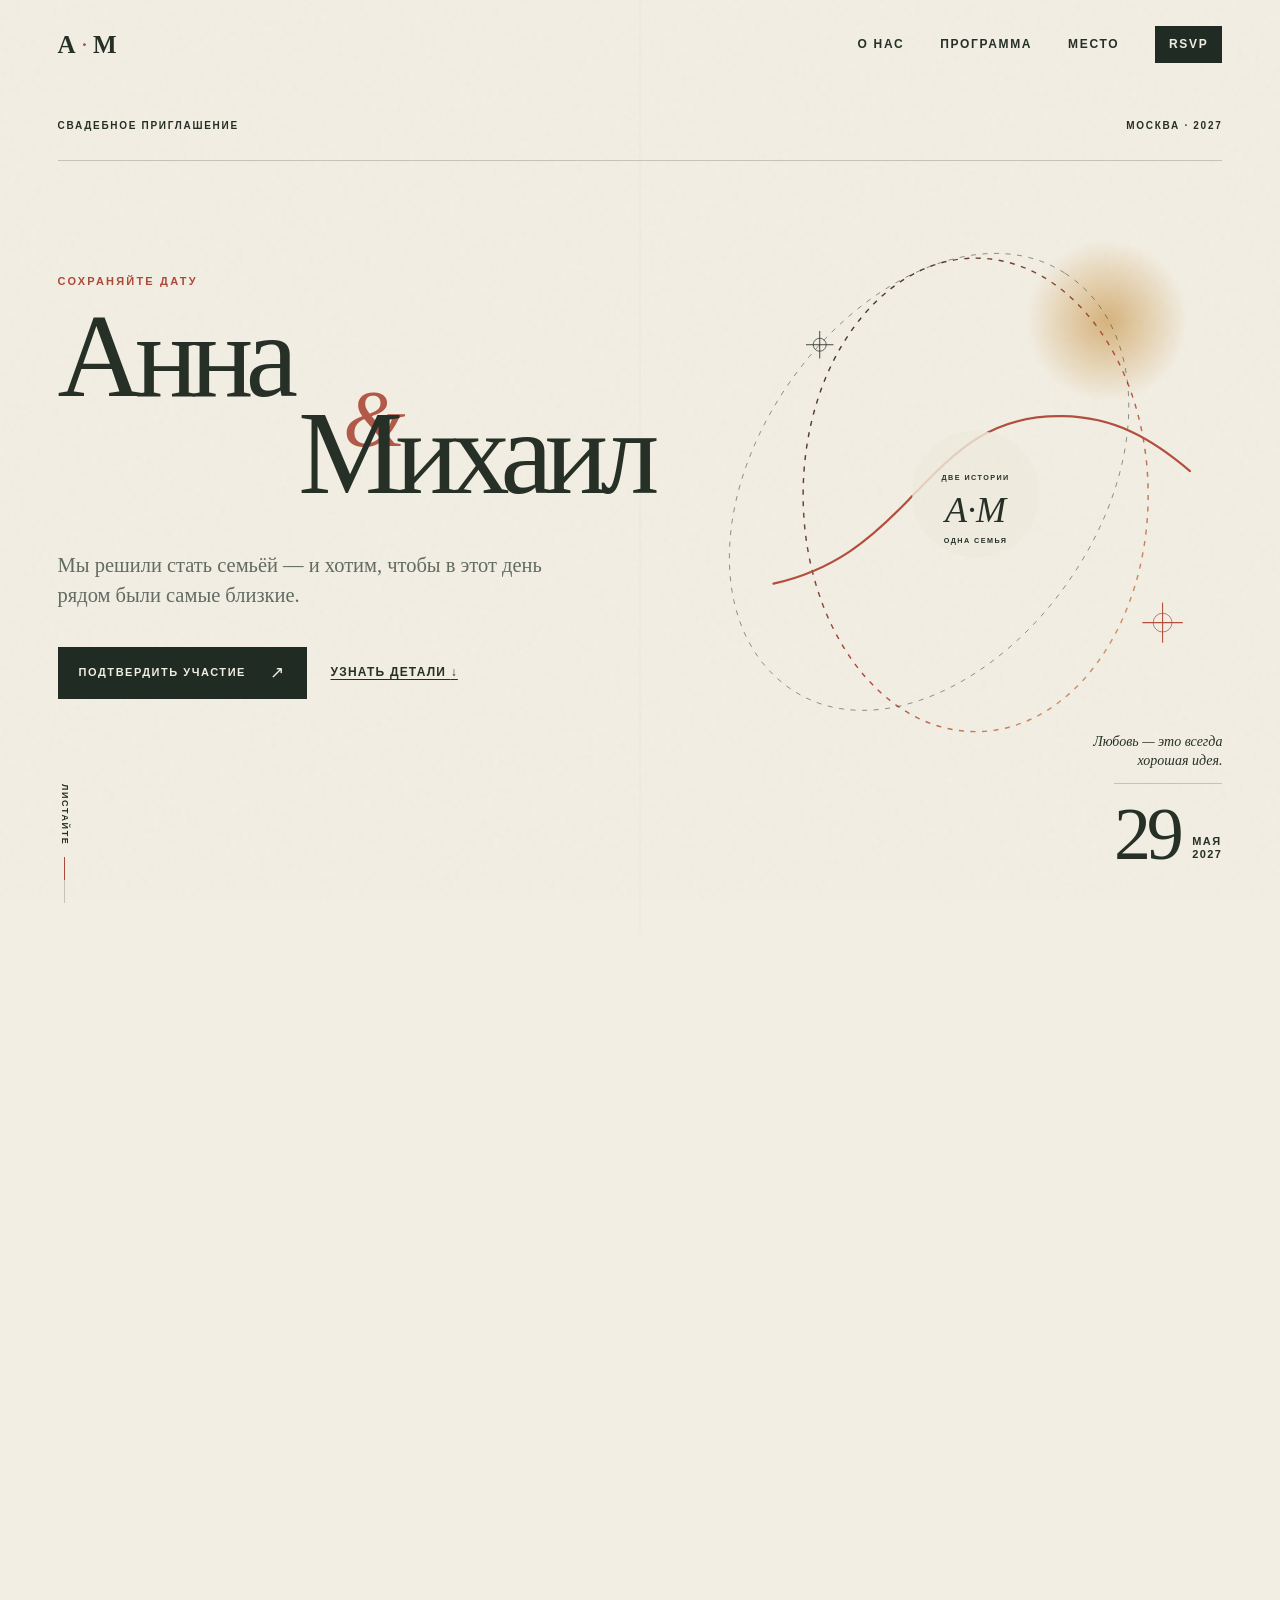
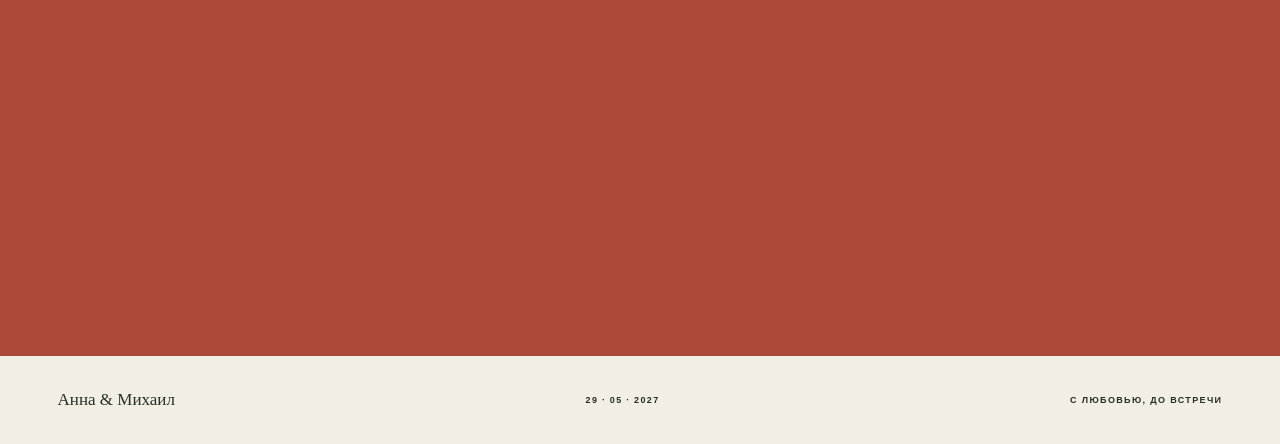
==== commit 294c159e: "Replace repository with wedding invitation for Pages" ====
--- a/index.html
+++ b/index.html
@@ -1,297 +1,308 @@
-<!doctype html>
-<html lang="ru" data-theme="dark">
+<!DOCTYPE html>
+<html lang="ru">
   <head>
-    <meta charset="utf-8" />
-    <meta name="viewport" content="width=device-width, initial-scale=1" />
-    <meta name="theme-color" content="#080B12" />
-    <meta name="description" content="Премиальный сайт-визитка программиста: архитектура, интерфейсы, веб-приложения и автоматизация." />
-    <title>Артём Северов — Software Architect</title>
-    <link rel="icon" href="assets/favicon.svg" type="image/svg+xml" />
-    <script>document.documentElement.classList.add('js');</script>
-    <link rel="stylesheet" href="styles.css" />
+    <meta charset="UTF-8">
+    <meta name="viewport" content="width=device-width, initial-scale=1">
+    <meta name="theme-color" content="#f2eee3">
+    <meta name="color-scheme" content="light">
+    <meta name="robots" content="noindex, nofollow">
+    <meta name="referrer" content="no-referrer">
+    <meta
+      http-equiv="Content-Security-Policy"
+      content="default-src 'self'; script-src 'self'; style-src 'self'; img-src 'self' data:; font-src 'self'; connect-src 'none'; object-src 'none'; base-uri 'self'; form-action 'self'"
+    >
+    <meta
+      name="description"
+      content="Приглашение на свадьбу Анны и Михаила 29 мая 2027 года в усадьбе Архангельское."
+    >
+    <meta property="og:type" content="website">
+    <meta property="og:locale" content="ru_RU">
+    <meta property="og:title" content="Анна &amp; Михаил — 29 мая 2027">
+    <meta property="og:description" content="Будем счастливы разделить этот день с вами.">
+    <title>Анна &amp; Михаил — свадебное приглашение</title>
+    <link rel="icon" href="./favicon.svg" type="image/svg+xml">
+    <link rel="stylesheet" href="./styles.css">
+    <script src="./site-config.js" defer></script>
+    <script src="./app.js" defer></script>
   </head>
   <body>
-    <a class="skip-link" href="#main">К содержанию</a>
-    <div class="progress" aria-hidden="true"><span id="scrollProgress"></span></div>
-    <div class="noise" aria-hidden="true"></div>
-    <div class="orb orb-a" aria-hidden="true"></div>
-    <div class="orb orb-b" aria-hidden="true"></div>
-
-    <header class="site-header" data-elevated="false">
-      <nav class="nav-shell" aria-label="Главная навигация">
-        <a class="brand" href="#top" aria-label="На главную">
-          <span class="brand-mark" aria-hidden="true">
-            <svg viewBox="0 0 36 36" role="img">
-              <path d="M18 2.8 31.2 10.3v15.4L18 33.2 4.8 25.7V10.3L18 2.8Zm0 5.7-8.2 4.7v9.6l8.2 4.7 8.2-4.7v-9.6L18 8.5Zm0 4.2 4.6 2.7v5.2L18 23.3l-4.6-2.7v-5.2L18 12.7Z" />
-            </svg>
-          </span>
-          <span>
-            <strong>Severov.dev</strong>
-            <small>code · product · motion</small>
-          </span>
-        </a>
-
-        <button class="menu-toggle" type="button" aria-expanded="false" aria-controls="navLinks">
-          <span></span><span></span><span></span>
-          <span class="sr-only">Открыть меню</span>
-        </button>
-
-        <div class="nav-links" id="navLinks">
-          <a href="#work">Работы</a>
-          <a href="#stack">Стек</a>
-          <a href="#process">Процесс</a>
-          <a href="#contact">Контакты</a>
-        </div>
-
-        <div class="nav-actions">
-          <button class="ghost-action command-open" type="button" aria-label="Открыть командную панель">
-            <kbd>⌘K</kbd>
-          </button>
-          <button class="theme-toggle" type="button" aria-label="Переключить тему">
-            <span class="theme-icon" aria-hidden="true"></span>
-          </button>
-        </div>
+    <a class="skip-link" href="#main-content">Перейти к содержанию</a>
+
+    <header class="site-header">
+      <a class="wordmark" href="#top" aria-label="Анна и Михаил — в начало">
+        A<span aria-hidden="true">·</span>M
+      </a>
+      <nav class="site-nav" aria-label="Основная навигация">
+        <a href="#story">О нас</a>
+        <a href="#schedule">Программа</a>
+        <a href="#location">Место</a>
+        <a class="nav-accent" href="#rsvp">RSVP</a>
       </nav>
     </header>
 
-    <main id="main">
-      <section class="hero section" id="top" aria-labelledby="heroTitle">
-        <div class="container hero-grid">
-          <div class="hero-copy flow reveal">
-            <p class="eyebrow"><span></span> Доступен для 2 проектов в июле</p>
-            <h1 id="heroTitle">Программист, который превращает хаос идеи в быстрый, красивый и поддерживаемый продукт.</h1>
-            <p class="hero-lead">Я проектирую веб-приложения, Telegram Mini Apps, интерфейсы и автоматизации так, чтобы их было приятно использовать сегодня и безопасно развивать через полгода.</p>
+    <main id="main-content">
+      <section class="hero" id="top" aria-labelledby="hero-title">
+        <div class="hero-grid">
+          <div class="hero-index" aria-hidden="true">
+            <span>Свадебное приглашение</span>
+            <span>Москва · 2027</span>
+          </div>
+
+          <div class="hero-copy">
+            <p class="eyebrow">Сохраняйте дату</p>
+            <h1 id="hero-title">
+              <span>Анна</span>
+              <span class="hero-ampersand">&amp;</span>
+              <span>Михаил</span>
+            </h1>
+            <p class="hero-lead">
+              Мы решили стать семьёй — и хотим, чтобы в этот день рядом были самые близкие.
+            </p>
             <div class="hero-actions">
-              <a class="button primary" href="#contact">
-                Обсудить проект
-                <svg viewBox="0 0 20 20" aria-hidden="true"><path d="M11.2 4.4 16.8 10l-5.6 5.6-1.1-1.1 3.7-3.7H3.2V9.2h10.6l-3.7-3.7 1.1-1.1Z" /></svg>
+              <a class="button button-primary" href="#rsvp">
+                Подтвердить участие <span aria-hidden="true">↗</span>
               </a>
-              <button class="button secondary command-open" type="button">Посмотреть навигацию</button>
-            </div>
-            <div class="signal-row" aria-label="Ключевые показатели">
-              <div><strong>42+</strong><span>запущенных интерфейса</span></div>
-              <div><strong>96</strong><span>Lighthouse-подход как стандарт</span></div>
-              <div><strong>0</strong><span>лишних зависимостей в этой сборке</span></div>
-            </div>
-          </div>
-
-          <aside class="hero-panel reveal delay-1" aria-label="Профиль программиста">
-            <div class="profile-card surface magnetic">
-              <div class="profile-top">
-                <div class="avatar" aria-hidden="true">
-                  <span>{ }</span>
-                </div>
-                <div>
-                  <p class="muted">Software Architect</p>
-                  <h2>Артём Северов</h2>
-                </div>
+              <a class="text-link" href="#schedule">
+                Узнать детали <span aria-hidden="true">↓</span>
+              </a>
+            </div>
+          </div>
+
+          <div class="hero-art" aria-hidden="true">
+            <svg viewBox="0 0 720 820" role="presentation">
+              <defs>
+                <linearGradient id="warm-stroke" x1="0" y1="0" x2="1" y2="1">
+                  <stop offset="0" stop-color="#273128" />
+                  <stop offset="0.55" stop-color="#b44e3d" />
+                  <stop offset="1" stop-color="#d8b27d" />
+                </linearGradient>
+                <radialGradient id="soft-sun" cx="50%" cy="50%" r="50%">
+                  <stop offset="0" stop-color="#d5b077" stop-opacity="0.95" />
+                  <stop offset="1" stop-color="#d5b077" stop-opacity="0" />
+                </radialGradient>
+              </defs>
+              <circle class="svg-sun" cx="532" cy="180" r="112" fill="url(#soft-sun)" />
+              <path
+                class="svg-orbit svg-orbit-one"
+                d="M350 93c132 0 239 147 239 328S482 749 350 749 111 602 111 421 218 93 350 93Z"
+                fill="none"
+                stroke="url(#warm-stroke)"
+                stroke-width="2"
+              />
+              <path
+                class="svg-orbit svg-orbit-two"
+                d="M474 114c112 73 118 253 14 413S209 765 97 692-21 439 83 279 362 41 474 114Z"
+                fill="none"
+                stroke="#273128"
+                stroke-width="1.2"
+                stroke-opacity="0.58"
+              />
+              <path
+                class="svg-thread"
+                d="M70 544c84-19 133-60 187-116 64-66 111-118 214-116 71 1 123 31 176 76"
+                fill="none"
+                stroke="#b44e3d"
+                stroke-linecap="round"
+                stroke-width="3"
+              />
+              <g class="svg-monogram">
+                <circle cx="350" cy="420" r="88" fill="#f0ecdf" fill-opacity="0.82" />
+                <text x="350" y="401" text-anchor="middle" class="svg-small-type">ДВЕ ИСТОРИИ</text>
+                <text x="350" y="458" text-anchor="middle" class="svg-main-type">A·M</text>
+                <text x="350" y="487" text-anchor="middle" class="svg-small-type">ОДНА СЕМЬЯ</text>
+              </g>
+              <g class="svg-spark svg-spark-one">
+                <path d="M609 570v56M581 598h56" stroke="#b44e3d" stroke-width="1.5" />
+                <circle cx="609" cy="598" r="13" fill="none" stroke="#b44e3d" />
+              </g>
+              <g class="svg-spark svg-spark-two">
+                <path d="M134 194v38M115 213h38" stroke="#273128" stroke-width="1.2" />
+                <circle cx="134" cy="213" r="9" fill="none" stroke="#273128" />
+              </g>
+            </svg>
+            <p class="art-caption">Любовь — это всегда<br>хорошая идея.</p>
+          </div>
+
+          <time class="hero-date" datetime="2027-05-29">
+            <span class="hero-date-day">29</span>
+            <span class="hero-date-meta">мая<br>2027</span>
+          </time>
+        </div>
+        <div class="scroll-note" aria-hidden="true">
+          <span>Листайте</span><span class="scroll-line"></span>
+        </div>
+      </section>
+
+      <section class="story section-pad" id="story" aria-labelledby="story-title">
+        <div class="section-heading" data-reveal>
+          <p class="section-number">01 / Наша история</p>
+          <h2 id="story-title">Один день,<br>который станет началом.</h2>
+        </div>
+        <div class="story-copy" data-reveal>
+          <p class="story-dropcap">
+            Есть люди, рядом с которыми обычный вторник становится любимым воспоминанием.
+            Несколько лет назад мы встретились — и с тех пор выбираем друг друга каждый день.
+          </p>
+          <p>
+            29 мая мы скажем главное «да». Будем счастливы разделить этот тёплый вечер с вами:
+            без лишней официальности, зато с красивыми обещаниями, долгими разговорами и танцами до ночи.
+          </p>
+          <blockquote>«Счастье настоящее только тогда, когда им можно поделиться»</blockquote>
+        </div>
+      </section>
+
+      <section class="countdown-section section-pad" aria-labelledby="countdown-title">
+        <div class="countdown-copy" data-reveal>
+          <p class="section-number">02 / Обратный отсчёт</p>
+          <h2 id="countdown-title">До нашей<br><em>встречи.</em></h2>
+          <p>Отмечайте дату в календаре — мы уже считаем дни и очень ждём этот вечер.</p>
+        </div>
+        <div class="countdown-art" aria-hidden="true" data-reveal>
+          <svg viewBox="0 0 580 360" role="presentation">
+            <path class="countdown-orbit" d="M42 180c0-78 110-142 246-142s246 64 246 142-110 142-246 142S42 258 42 180Z" />
+            <path class="countdown-orbit countdown-orbit-alt" d="M288 25c77 0 140 70 140 155s-63 155-140 155-140-70-140-155S211 25 288 25Z" />
+            <text x="288" y="166" text-anchor="middle">29</text>
+            <text x="288" y="208" text-anchor="middle" class="countdown-art-caption">МАЯ · 2027</text>
+          </svg>
+        </div>
+        <div class="countdown-timer" data-reveal>
+          <div class="countdown-grid" id="countdown" role="timer" aria-label="Обратный отсчёт до свадьбы">
+            <div class="countdown-unit"><span class="countdown-value" data-unit="days">—</span><span class="countdown-label">дней</span></div>
+            <div class="countdown-unit"><span class="countdown-value" data-unit="hours">—</span><span class="countdown-label">часов</span></div>
+            <div class="countdown-unit"><span class="countdown-value" data-unit="minutes">—</span><span class="countdown-label">минут</span></div>
+            <div class="countdown-unit"><span class="countdown-value" data-unit="seconds">—</span><span class="countdown-label">секунд</span></div>
+          </div>
+        </div>
+      </section>
+
+      <section class="schedule section-pad" id="schedule" aria-labelledby="schedule-title">
+        <div class="section-heading section-heading-light" data-reveal>
+          <p class="section-number">03 / План дня</p>
+          <h2 id="schedule-title">Время быть<br>вместе.</h2>
+        </div>
+        <div class="schedule-list">
+          <article class="schedule-card" data-reveal>
+            <span class="schedule-index">01</span><time datetime="2027-05-29T15:30:00+03:00">15:30</time>
+            <h3>Welcome</h3><p>Собираемся, знакомимся и поднимаем первый бокал за этот день.</p>
+          </article>
+          <article class="schedule-card" data-reveal>
+            <span class="schedule-index">02</span><time datetime="2027-05-29T16:30:00+03:00">16:30</time>
+            <h3>Церемония</h3><p>Самая важная часть вечера — обещания, которые мы дадим друг другу.</p>
+          </article>
+          <article class="schedule-card" data-reveal>
+            <span class="schedule-index">03</span><time datetime="2027-05-29T17:15:00+03:00">17:15</time>
+            <h3>Коктейль</h3><p>Фотографии на закате, лёгкие закуски и время немного выдохнуть.</p>
+          </article>
+          <article class="schedule-card" data-reveal>
+            <span class="schedule-index">04</span><time datetime="2027-05-29T18:00:00+03:00">18:00</time>
+            <h3>Ужин</h3><p>Тёплый вечер, музыка и всё, за что мы любим большие праздники.</p>
+          </article>
+          <article class="schedule-card" data-reveal>
+            <span class="schedule-index">05</span><time datetime="2027-05-29T22:00:00+03:00">22:00</time>
+            <h3>Торт &amp; танцы</h3><p>Сладкий финал официальной части и танцы, пока хватит сил.</p>
+          </article>
+        </div>
+      </section>
+
+      <section class="location-teaser section-pad" id="location" aria-labelledby="location-title">
+        <div class="location-copy" data-reveal>
+          <p class="section-number">04 / Место</p>
+          <h2 id="location-title">Усадьба<br>Архангельское</h2>
+          <p>Московская область, городской округ Красногорск, посёлок Архангельское</p>
+          <div class="location-actions">
+            <a class="button button-outline" data-link="directions" href="https://yandex.ru/maps/?text=%D0%A3%D1%81%D0%B0%D0%B4%D1%8C%D0%B1%D0%B0%20%D0%90%D1%80%D1%85%D0%B0%D0%BD%D0%B3%D0%B5%D0%BB%D1%8C%D1%81%D0%BA%D0%BE%D0%B5" target="_blank" rel="noopener noreferrer">
+              Построить маршрут <span aria-hidden="true">↗</span>
+            </a>
+            <a class="text-link" data-link="map" href="https://arhangelskoe.su/contacts/map/" target="_blank" rel="noopener noreferrer">Открыть карту</a>
+          </div>
+          <dl class="route-notes">
+            <div><dt>На автомобиле</dt><dd>Около 40 минут от центра. Для гостей предусмотрена парковка.</dd></div>
+            <div><dt>Трансфер</dt><dd>Отправление от м. Строгино в 14:45, обратно — после финала.</dd></div>
+          </dl>
+        </div>
+        <div class="location-figure" aria-hidden="true" data-reveal>
+          <span class="location-word">MOSCOW</span>
+          <span class="location-pin">55.79° N<br>37.28° E</span>
+          <svg viewBox="0 0 620 540" role="presentation">
+            <path class="map-line map-line-one" d="M-10 102C97 53 187 170 270 127s151-63 226-14 106 47 142 20" />
+            <path class="map-line map-line-two" d="M82-20c31 99-18 151 37 213s138 48 156 116-12 137 40 189" />
+            <path class="map-line map-line-three" d="M-20 390c110 22 155-35 242-21s114 87 213 64 119-71 208-48" />
+            <path class="map-route" d="M88 414c83-31 90-134 172-141 72-6 85 73 157 43" />
+            <circle class="map-start" cx="88" cy="414" r="5" />
+            <circle class="map-pulse" cx="417" cy="316" r="18" />
+            <circle cx="417" cy="316" r="6" fill="#b44e3d" />
+          </svg>
+          <span class="map-label map-label-start">Центр Москвы</span>
+          <span class="map-label map-label-finish">Архангельское</span>
+        </div>
+      </section>
+
+      <section class="rsvp-section" id="rsvp" aria-labelledby="rsvp-title">
+        <div class="rsvp-copy" data-reveal>
+          <p class="section-number">05 / Ответьте нам</p>
+          <h2 id="rsvp-title">Будете рядом?</h2>
+          <p>Пожалуйста, заполните анкету до 1 мая 2027 года. Это поможет нам подготовить всё с заботой о каждом госте.</p>
+          <div class="rsvp-decoration" aria-hidden="true">
+            <svg viewBox="0 0 320 180" role="presentation">
+              <path d="M12 92c74-60 123 54 199-8 39-31 62-27 97 0" />
+              <circle cx="160" cy="90" r="62" />
+            </svg>
+          </div>
+        </div>
+
+        <div class="rsvp-form-wrap" data-reveal>
+          <form class="rsvp-form" id="rsvp-form">
+            <div class="form-field form-field-full">
+              <label for="guest-name">Имя и фамилия</label>
+              <input id="guest-name" name="guestName" type="text" minlength="2" maxlength="120" autocomplete="name" placeholder="Как к вам обращаться" required>
+            </div>
+
+            <fieldset class="form-field form-field-full attendance-field">
+              <legend>Сможете быть с нами?</legend>
+              <div class="radio-cards">
+                <label class="radio-card is-selected">
+                  <input type="radio" name="attendance" value="yes" checked>
+                  <span>С радостью буду</span>
+                </label>
+                <label class="radio-card">
+                  <input type="radio" name="attendance" value="no">
+                  <span>Не смогу прийти</span>
+                </label>
               </div>
-              <div class="availability">
-                <span class="pulse" aria-hidden="true"></span>
-                <span>Отвечаю в течение рабочего дня</span>
-              </div>
-              <div class="terminal" aria-label="Терминал компетенций">
-                <div class="terminal-bar"><span></span><span></span><span></span></div>
-                <pre><code><span class="dim">$</span> build --idea "MVP"
-<span class="ok">✓</span> architecture mapped
-<span class="ok">✓</span> interface polished
-<span class="ok">✓</span> deploy ready</code></pre>
-              </div>
-              <div class="tag-cloud" aria-label="Специализации">
-                <span>React</span><span>TypeScript</span><span>Telegram</span><span>Node.js</span><span>UI Systems</span><span>Automation</span>
-              </div>
-            </div>
-          </aside>
-        </div>
-      </section>
-
-      <section class="section compact" aria-labelledby="trustTitle">
-        <div class="container">
-          <div class="section-kicker reveal" id="trustTitle">Что получает клиент</div>
-          <div class="trust-grid">
-            <article class="trust-card surface reveal magnetic">
-              <span class="icon-pill">01</span>
-              <h3>Архитектура до кода</h3>
-              <p>Сначала модель данных, сценарии, риски и ограничения. Потом — интерфейс и реализация.</p>
-            </article>
-            <article class="trust-card surface reveal magnetic delay-1">
-              <span class="icon-pill">02</span>
-              <h3>Интерфейс с ощущением качества</h3>
-              <p>Точные радиусы, мягкие тени, читаемая типографика, микроанимации и отсутствие визуального шума.</p>
-            </article>
-            <article class="trust-card surface reveal magnetic delay-2">
-              <span class="icon-pill">03</span>
-              <h3>Код без хрупкости</h3>
-              <p>Компонентный подход, понятные токены, минимальная связанность и пространство для масштабирования.</p>
-            </article>
-          </div>
-        </div>
-      </section>
-
-      <section class="section" id="work" aria-labelledby="workTitle">
-        <div class="container split-heading reveal">
-          <div>
-            <p class="eyebrow"><span></span> Избранные кейсы</p>
-            <h2 id="workTitle">Проекты, где важны скорость, UX и инженерная дисциплина.</h2>
-          </div>
-          <p>Ниже — демонстрационные карточки. Замените тексты на реальные проекты программиста, сохранив структуру.</p>
-        </div>
-
-        <div class="container work-grid">
-          <article class="project-card surface reveal magnetic" data-type="web">
-            <div class="project-visual visual-a" aria-hidden="true">
-              <span></span><span></span><span></span>
-            </div>
-            <div class="project-body">
-              <div class="project-meta"><span>Web App</span><span>8 недель</span></div>
-              <h3>Платформа бронирования услуг</h3>
-              <p>Личный кабинет, календарь, платежная логика и административная панель с быстрыми сценариями управления.</p>
-              <ul>
-                <li>−38% ручной работы администратора</li>
-                <li>SSR-ready структура и чистые API-контракты</li>
-              </ul>
-            </div>
-          </article>
-
-          <article class="project-card surface reveal magnetic delay-1" data-type="telegram">
-            <div class="project-visual visual-b" aria-hidden="true">
-              <span></span><span></span><span></span>
-            </div>
-            <div class="project-body">
-              <div class="project-meta"><span>Telegram Mini App</span><span>4 недели</span></div>
-              <h3>Мини-приложение для обучения</h3>
-              <p>Игровой интерфейс, прогресс, роли, админка и интеграция с таблицами без тяжёлой инфраструктуры.</p>
-              <ul>
-                <li>Mobile-first UX для детей и взрослых</li>
-                <li>Локальный кэш и устойчивые состояния</li>
-              </ul>
-            </div>
-          </article>
-
-          <article class="project-card surface reveal magnetic delay-2" data-type="automation">
-            <div class="project-visual visual-c" aria-hidden="true">
-              <span></span><span></span><span></span>
-            </div>
-            <div class="project-body">
-              <div class="project-meta"><span>Automation</span><span>2 недели</span></div>
-              <h3>Бот-оператор процессов</h3>
-              <p>Уведомления, отчёты, обработка заявок и защита от повторных событий в одном надёжном сценарии.</p>
-              <ul>
-                <li>Очереди, ретраи и контроль ошибок</li>
-                <li>Понятные статусы для пользователя</li>
-              </ul>
-            </div>
-          </article>
-        </div>
-      </section>
-
-      <section class="section" id="stack" aria-labelledby="stackTitle">
-        <div class="container stack-layout">
-          <div class="stack-copy reveal">
-            <p class="eyebrow"><span></span> Инженерный стек</p>
-            <h2 id="stackTitle">Технологии выбираются под задачу, а не под моду.</h2>
-            <p>Сайт собран как статический продукт: без фреймворка, без CDN и без лишнего JavaScript. Для реального проекта эту основу можно перенести в React, Next.js, Astro или оставить максимально быстрой vanilla-сборкой.</p>
-          </div>
-          <div class="stack-matrix reveal delay-1" aria-label="Стек технологий">
-            <div class="stack-item"><strong>Frontend</strong><span>React · TypeScript · CSS Architecture</span></div>
-            <div class="stack-item"><strong>Backend</strong><span>Node.js · APIs · Workers · Apps Script</span></div>
-            <div class="stack-item"><strong>Design</strong><span>Tokens · Components · Motion · A11y</span></div>
-            <div class="stack-item"><strong>Delivery</strong><span>GitHub Pages · VPS · CI/CD · Monitoring</span></div>
-          </div>
-        </div>
-      </section>
-
-      <section class="section" id="process" aria-labelledby="processTitle">
-        <div class="container split-heading reveal">
-          <div>
-            <p class="eyebrow"><span></span> Метод работы</p>
-            <h2 id="processTitle">Процесс короткий, но не поверхностный.</h2>
-          </div>
-          <p>Каждый этап заканчивается понятным артефактом: схема, прототип, код, тест, релиз.</p>
-        </div>
-
-        <div class="container timeline">
-          <article class="timeline-step reveal">
-            <span>1</span>
-            <h3>Диагностика</h3>
-            <p>Разбираю цель, пользователя, ограничения, риски и то, что действительно должно заработать первым.</p>
-          </article>
-          <article class="timeline-step reveal delay-1">
-            <span>2</span>
-            <h3>Прототип</h3>
-            <p>Собираю структуру экранов, состояния, UX-микротексты и сценарии ошибок до основной разработки.</p>
-          </article>
-          <article class="timeline-step reveal delay-2">
-            <span>3</span>
-            <h3>Разработка</h3>
-            <p>Пишу чистую компонентную реализацию с дизайн-токенами, адаптивом и понятными точками расширения.</p>
-          </article>
-          <article class="timeline-step reveal delay-3">
-            <span>4</span>
-            <h3>Полировка</h3>
-            <p>Проверяю скорость, контраст, состояния, анимации, пустые экраны, тексты и поведение на мобильных.</p>
-          </article>
-        </div>
-      </section>
-
-      <section class="section contact-section" id="contact" aria-labelledby="contactTitle">
-        <div class="container contact-grid">
-          <div class="contact-copy reveal">
-            <p class="eyebrow"><span></span> Контакты</p>
-            <h2 id="contactTitle">Есть идея, которую нужно превратить в продукт?</h2>
-            <p>Напишите коротко: что нужно сделать, для кого, в какие сроки и какие материалы уже есть. Я предложу структуру решения и следующий практичный шаг.</p>
-            <div class="contact-actions">
-              <a class="button primary" href="mailto:hello@severov.dev?subject=Проект%20для%20обсуждения">hello@severov.dev</a>
-              <button class="button secondary" id="copyEmail" type="button">Скопировать email</button>
-              <button class="button tertiary" id="downloadVcard" type="button">Скачать vCard</button>
-            </div>
-          </div>
-
-          <form class="contact-form surface reveal delay-1" id="contactForm">
-            <label>
-              <span>Имя</span>
-              <input name="name" autocomplete="name" placeholder="Как к вам обращаться" required />
-            </label>
-            <label>
-              <span>Контакт</span>
-              <input name="contact" autocomplete="email" placeholder="Telegram или email" required />
-            </label>
-            <label>
-              <span>Задача</span>
-              <textarea name="message" rows="5" placeholder="Например: нужен сайт, бот, Mini App или автоматизация" required></textarea>
-            </label>
-            <button class="button primary full" type="submit">Собрать письмо</button>
-            <p class="form-note" id="formNote">Форма не отправляет данные на сервер — она открывает готовое письмо в вашем почтовом приложении.</p>
+            </fieldset>
+
+            <div class="form-field" id="party-size-field">
+              <label for="party-size">Количество гостей</label>
+              <select id="party-size" name="partySize">
+                <option value="1">1 гость</option><option value="2">2 гостя</option>
+                <option value="3">3 гостя</option><option value="4">4 гостя</option>
+              </select>
+            </div>
+
+            <div class="form-field" id="dietary-field">
+              <label for="dietary">Питание</label>
+              <input id="dietary" name="dietary" type="text" maxlength="500" placeholder="Аллергии или ограничения">
+            </div>
+
+            <div class="form-field form-field-full">
+              <label for="guest-message">Пожелание молодожёнам</label>
+              <textarea id="guest-message" name="message" rows="3" maxlength="1000" placeholder="Несколько тёплых слов — по желанию"></textarea>
+            </div>
+
+            <div class="form-submit form-field-full">
+              <button class="button button-light" type="submit">Подготовить ответ <span aria-hidden="true">↗</span></button>
+              <p class="form-privacy">Откроется ваше почтовое приложение с готовым письмом.</p>
+            </div>
+            <p class="form-status form-field-full" id="form-status" role="status" aria-live="polite"></p>
           </form>
         </div>
       </section>
     </main>
 
     <footer class="site-footer">
-      <div class="container footer-grid">
-        <p>© <span id="year"></span> Severov.dev. Статический сайт-визитка для программиста.</p>
-        <div>
-          <a href="#top">Наверх</a>
-          <button class="link-button command-open" type="button">Командная панель</button>
-        </div>
-      </div>
+      <span>Анна &amp; Михаил</span><span>29 · 05 · 2027</span><span>С любовью, до встречи</span>
     </footer>
 
-    <dialog class="command-dialog" id="commandDialog" aria-labelledby="commandTitle">
-      <div class="command-shell surface">
-        <div class="command-head">
-          <div>
-            <h2 id="commandTitle">Быстрая навигация</h2>
-            <p>Введите раздел или действие</p>
-          </div>
-          <button class="icon-button" type="button" id="closeCommand" aria-label="Закрыть">×</button>
-        </div>
-        <input id="commandInput" type="search" placeholder="Например: стек, контакты, проект" autocomplete="off" />
-        <div class="command-list" id="commandList" role="listbox" aria-label="Команды"></div>
-      </div>
-    </dialog>
-
-    <div class="toast" id="toast" role="status" aria-live="polite"></div>
-    <script src="app.js" defer></script>
+    <noscript><p class="noscript-note">Для обратного отсчёта и подготовки RSVP-письма включите JavaScript.</p></noscript>
   </body>
 </html>
--- a/styles.css
+++ b/styles.css
@@ -1,1169 +1,1554 @@
 :root {
-  color-scheme: dark;
-  --bg: #080b12;
-  --bg-2: #0d1220;
-  --text: #f5f7fb;
-  --muted: #a9b0c3;
-  --faint: #737c92;
-  --line: rgba(255, 255, 255, 0.1);
-  --line-strong: rgba(255, 255, 255, 0.18);
-  --surface: rgba(15, 21, 35, 0.74);
-  --surface-2: rgba(255, 255, 255, 0.06);
-  --accent: #8ee7ff;
-  --accent-2: #a78bfa;
-  --accent-3: #f7c873;
-  --success: #65f0a1;
-  --danger: #ff7386;
-  --shadow-soft: 0 20px 80px rgba(0, 0, 0, 0.28), inset 0 1px rgba(255, 255, 255, 0.08);
-  --shadow-card: 0 16px 48px rgba(0, 0, 0, 0.22), 0 1px 0 rgba(255, 255, 255, 0.08) inset;
-  --container: 1180px;
-  --space-1: 0.25rem;
-  --space-2: 0.5rem;
-  --space-3: 0.75rem;
-  --space-4: 1rem;
-  --space-5: 1.25rem;
-  --space-6: 1.5rem;
-  --space-8: 2rem;
-  --space-10: 2.5rem;
-  --space-12: 3rem;
-  --space-16: 4rem;
-  --radius-xs: 0.625rem;
-  --radius-sm: 0.875rem;
-  --radius-md: 1.25rem;
-  --radius-lg: 1.75rem;
-  --radius-xl: 2.25rem;
-  --ease-out: cubic-bezier(0.16, 1, 0.3, 1);
-  --ease-spring: cubic-bezier(0.2, 0.8, 0.2, 1);
-  --font: ui-sans-serif, system-ui, -apple-system, BlinkMacSystemFont, "Segoe UI", sans-serif;
-  --mono: ui-monospace, SFMono-Regular, Menlo, Monaco, Consolas, "Liberation Mono", monospace;
-}
-
-html[data-theme="light"] {
-  color-scheme: light;
-  --bg: #f6f3ee;
-  --bg-2: #ebe5dc;
-  --text: #161a22;
-  --muted: #596273;
-  --faint: #7c8493;
-  --line: rgba(22, 26, 34, 0.1);
-  --line-strong: rgba(22, 26, 34, 0.18);
-  --surface: rgba(255, 255, 255, 0.74);
-  --surface-2: rgba(22, 26, 34, 0.045);
-  --accent: #006d86;
-  --accent-2: #6750c5;
-  --accent-3: #9a6718;
-  --shadow-soft: 0 24px 80px rgba(33, 28, 19, 0.12), inset 0 1px rgba(255, 255, 255, 0.8);
-  --shadow-card: 0 16px 52px rgba(33, 28, 19, 0.12), 0 1px 0 rgba(255, 255, 255, 0.9) inset;
-}
-
-* { box-sizing: border-box; }
+  --paper: #f2eee3;
+  --paper-deep: #e8dfcf;
+  --ink: #263027;
+  --ink-soft: #626c62;
+  --forest: #1f2b23;
+  --forest-light: #344137;
+  --clay: #ad4939;
+  --clay-dark: #8e372d;
+  --sand: #d7b47d;
+  --line: rgba(38, 48, 39, 0.22);
+  --line-light: rgba(242, 238, 227, 0.22);
+  --serif: "Iowan Old Style", "Palatino Linotype", Palatino, Georgia, serif;
+  --sans: Inter, ui-sans-serif, -apple-system, BlinkMacSystemFont, "Segoe UI", sans-serif;
+  --content: 1440px;
+  --gutter: clamp(20px, 4.5vw, 76px);
+  --ease: cubic-bezier(0.22, 1, 0.36, 1);
+}
+
+*,
+*::before,
+*::after {
+  box-sizing: border-box;
+}
 
 html {
   scroll-behavior: smooth;
+  scroll-padding-top: 88px;
+}
+
+body {
+  margin: 0;
+  overflow-x: hidden;
+  color: var(--ink);
+  background: var(--paper);
+  font-family: var(--sans);
+  font-size: 16px;
+  line-height: 1.6;
+  text-rendering: optimizeLegibility;
   -webkit-font-smoothing: antialiased;
-  text-rendering: geometricPrecision;
-}
-
-body {
-  min-height: 100vh;
-  margin: 0;
-  font-family: var(--font);
-  color: var(--text);
-  background:
-    radial-gradient(circle at top left, color-mix(in srgb, var(--accent) 28%, transparent), transparent 36rem),
-    radial-gradient(circle at 80% 12%, color-mix(in srgb, var(--accent-2) 24%, transparent), transparent 32rem),
-    linear-gradient(180deg, var(--bg), var(--bg-2));
-  overflow-x: hidden;
-}
-
-body.menu-open { overflow: hidden; }
+}
 
 body::before {
-  content: "";
   position: fixed;
+  z-index: 100;
   inset: 0;
   pointer-events: none;
-  background-image:
-    linear-gradient(rgba(255, 255, 255, 0.035) 1px, transparent 1px),
-    linear-gradient(90deg, rgba(255, 255, 255, 0.035) 1px, transparent 1px);
-  background-size: 72px 72px;
-  mask-image: linear-gradient(to bottom, black, transparent 78%);
-  opacity: 0.4;
-  z-index: -4;
-}
-
-button, input, textarea { font: inherit; }
-
-button { color: inherit; }
-
-a { color: inherit; text-decoration: none; }
-
-img, svg { display: block; max-width: 100%; }
+  content: "";
+  opacity: 0.16;
+  background-image: url("data:image/svg+xml,%3Csvg viewBox='0 0 180 180' xmlns='http://www.w3.org/2000/svg'%3E%3Cfilter id='n'%3E%3CfeTurbulence type='fractalNoise' baseFrequency='.9' numOctaves='4' stitchTiles='stitch'/%3E%3C/filter%3E%3Crect width='100%25' height='100%25' filter='url(%23n)' opacity='.22'/%3E%3C/svg%3E");
+  mix-blend-mode: multiply;
+}
+
+a {
+  color: inherit;
+  text-decoration-thickness: 1px;
+  text-underline-offset: 0.25em;
+}
+
+button,
+input,
+select,
+textarea {
+  font: inherit;
+}
+
+button,
+a {
+  -webkit-tap-highlight-color: transparent;
+}
 
 ::selection {
-  color: #041018;
-  background: var(--accent);
+  color: var(--paper);
+  background: var(--clay);
 }
 
 .skip-link {
   position: fixed;
-  top: var(--space-4);
-  left: var(--space-4);
+  z-index: 1000;
+  top: 12px;
+  left: 12px;
+  padding: 10px 16px;
+  color: #fff;
+  background: var(--forest);
   transform: translateY(-150%);
-  z-index: 100;
-  border-radius: var(--radius-sm);
-  padding: var(--space-3) var(--space-4);
-  background: var(--text);
-  color: var(--bg);
-  transition-property: transform;
-  transition-duration: 180ms;
-  transition-timing-function: var(--ease-out);
-}
-
-.skip-link:focus { transform: translateY(0); }
-
-.sr-only {
+  transition: transform 180ms ease;
+}
+
+.skip-link:focus {
+  transform: translateY(0);
+}
+
+.site-header {
+  position: absolute;
+  z-index: 20;
+  top: 0;
+  left: 50%;
+  display: flex;
+  width: min(100%, var(--content));
+  align-items: center;
+  justify-content: space-between;
+  padding: 26px var(--gutter);
+  transform: translateX(-50%);
+}
+
+.wordmark {
+  display: inline-flex;
+  gap: 0.18em;
+  align-items: center;
+  font-family: var(--serif);
+  font-size: 25px;
+  font-weight: 600;
+  line-height: 1;
+  letter-spacing: 0.08em;
+  text-decoration: none;
+}
+
+.wordmark span {
+  color: var(--clay);
+  font-size: 0.7em;
+}
+
+.site-nav {
+  display: flex;
+  gap: clamp(18px, 2.8vw, 44px);
+  align-items: center;
+  font-size: 12px;
+  font-weight: 700;
+  letter-spacing: 0.14em;
+  text-transform: uppercase;
+}
+
+.site-nav a {
+  position: relative;
+  text-decoration: none;
+}
+
+.site-nav a:not(.nav-accent)::after {
+  position: absolute;
+  bottom: -7px;
+  left: 0;
+  width: 100%;
+  height: 1px;
+  content: "";
+  background: currentColor;
+  transform: scaleX(0);
+  transform-origin: right;
+  transition: transform 300ms var(--ease);
+}
+
+.site-nav a:hover::after,
+.site-nav a:focus-visible::after {
+  transform: scaleX(1);
+  transform-origin: left;
+}
+
+.nav-accent {
+  padding: 9px 14px;
+  color: var(--paper);
+  background: var(--forest);
+}
+
+.section-pad {
+  width: min(100%, var(--content));
+  margin-inline: auto;
+  padding: clamp(88px, 11vw, 176px) var(--gutter);
+}
+
+.section-number,
+.eyebrow {
+  margin: 0 0 24px;
+  font-size: 11px;
+  font-weight: 800;
+  line-height: 1.3;
+  letter-spacing: 0.2em;
+  text-transform: uppercase;
+}
+
+.section-number {
+  display: flex;
+  gap: 14px;
+  align-items: center;
+  color: var(--clay);
+}
+
+.section-number::before {
+  width: 34px;
+  height: 1px;
+  content: "";
+  background: currentColor;
+}
+
+.hero {
+  position: relative;
+  min-height: max(760px, 100svh);
+  background:
+    linear-gradient(90deg, transparent 0 49.95%, rgba(38, 48, 39, 0.075) 50%, transparent 50.05%),
+    var(--paper);
+}
+
+.hero-grid {
+  display: grid;
+  width: min(100%, var(--content));
+  min-height: max(760px, 100svh);
+  margin-inline: auto;
+  padding: 118px var(--gutter) 72px;
+  grid-template-columns: minmax(0, 6.4fr) minmax(380px, 5.6fr);
+  grid-template-rows: auto 1fr auto;
+  column-gap: clamp(24px, 4vw, 70px);
+}
+
+.hero-index {
+  display: flex;
+  grid-column: 1 / -1;
+  align-items: flex-start;
+  justify-content: space-between;
+  padding-bottom: 26px;
+  border-bottom: 1px solid var(--line);
+  font-size: 10px;
+  font-weight: 700;
+  letter-spacing: 0.17em;
+  text-transform: uppercase;
+}
+
+.hero-copy {
+  z-index: 2;
+  align-self: center;
+  padding: clamp(38px, 7vh, 86px) 0 34px;
+}
+
+.hero-copy .eyebrow {
+  color: var(--clay);
+}
+
+.hero h1 {
+  display: flex;
+  max-width: 780px;
+  flex-direction: column;
+  margin: 0;
+  font-family: var(--serif);
+  font-size: clamp(68px, 9.2vw, 142px);
+  font-weight: 400;
+  line-height: 0.75;
+  letter-spacing: -0.065em;
+}
+
+.hero h1 > span:first-child {
+  align-self: flex-start;
+}
+
+.hero h1 > span:last-child {
+  align-self: flex-end;
+  margin-top: 0.07em;
+}
+
+.hero-ampersand {
+  z-index: -1;
+  align-self: center;
+  height: 0;
+  color: var(--clay);
+  font-size: 0.68em;
+  font-style: italic;
+  opacity: 0.9;
+  transform: translate(0.2em, -0.15em);
+}
+
+.hero-lead {
+  max-width: 520px;
+  margin: clamp(36px, 6vh, 72px) 0 0;
+  color: var(--ink-soft);
+  font-family: var(--serif);
+  font-size: clamp(19px, 1.6vw, 25px);
+  line-height: 1.45;
+}
+
+.hero-actions,
+.location-actions {
+  display: flex;
+  flex-wrap: wrap;
+  gap: 24px;
+  align-items: center;
+  margin-top: 36px;
+}
+
+.button {
+  display: inline-flex;
+  min-height: 52px;
+  gap: 24px;
+  align-items: center;
+  justify-content: center;
+  padding: 13px 20px;
+  border: 1px solid transparent;
+  border-radius: 0;
+  font-size: 11px;
+  font-weight: 800;
+  line-height: 1.25;
+  letter-spacing: 0.14em;
+  text-decoration: none;
+  text-transform: uppercase;
+  cursor: pointer;
+  transition:
+    color 280ms var(--ease),
+    background 280ms var(--ease),
+    border-color 280ms var(--ease),
+    transform 280ms var(--ease);
+}
+
+.button span {
+  font-size: 17px;
+  font-weight: 400;
+  transition: transform 280ms var(--ease);
+}
+
+.button:hover,
+.button:focus-visible {
+  transform: translateY(-2px);
+}
+
+.button:hover span,
+.button:focus-visible span {
+  transform: translate(3px, -3px);
+}
+
+.button-primary {
+  color: var(--paper);
+  background: var(--forest);
+}
+
+.button-primary:hover,
+.button-primary:focus-visible {
+  background: var(--clay);
+}
+
+.button-outline {
+  border-color: var(--ink);
+}
+
+.button-outline:hover,
+.button-outline:focus-visible {
+  color: var(--paper);
+  background: var(--ink);
+}
+
+.text-link {
+  font-size: 12px;
+  font-weight: 700;
+  letter-spacing: 0.1em;
+  text-transform: uppercase;
+}
+
+.hero-art {
+  position: relative;
+  align-self: center;
+  justify-self: end;
+  width: min(100%, 620px);
+  margin: 30px -4% 0 0;
+}
+
+.hero-art svg {
+  display: block;
+  width: 100%;
+  overflow: visible;
+}
+
+.svg-orbit {
+  stroke-dasharray: 7 9;
+  animation: orbit-dash 22s linear infinite;
+}
+
+.svg-orbit-two {
+  animation-direction: reverse;
+  animation-duration: 29s;
+}
+
+.svg-thread {
+  stroke-dasharray: 700;
+  stroke-dashoffset: 700;
+  animation: draw-thread 2.2s 500ms var(--ease) forwards;
+}
+
+.svg-sun {
+  transform-origin: 532px 180px;
+  animation: sun-breathe 5s ease-in-out infinite;
+}
+
+.svg-monogram {
+  transform-origin: 350px 420px;
+  animation: monogram-float 7s ease-in-out infinite;
+}
+
+.svg-spark-one {
+  transform-origin: 609px 598px;
+  animation: spark-turn 14s linear infinite;
+}
+
+.svg-spark-two {
+  transform-origin: 134px 213px;
+  animation: spark-turn 11s linear infinite reverse;
+}
+
+.svg-small-type {
+  fill: var(--ink);
+  font-family: var(--sans);
+  font-size: 10px;
+  font-weight: 800;
+  letter-spacing: 0.2em;
+}
+
+.svg-main-type {
+  fill: var(--ink);
+  font-family: var(--serif);
+  font-size: 50px;
+  font-style: italic;
+}
+
+.art-caption {
+  position: absolute;
+  right: 4%;
+  bottom: 2%;
+  margin: 0;
+  font-family: var(--serif);
+  font-size: 14px;
+  font-style: italic;
+  line-height: 1.4;
+  text-align: right;
+}
+
+.hero-date {
+  display: flex;
+  grid-column: 1 / -1;
+  gap: 13px;
+  align-items: flex-end;
+  justify-self: end;
+  padding-top: 24px;
+  border-top: 1px solid var(--line);
+}
+
+.hero-date-day {
+  font-family: var(--serif);
+  font-size: 74px;
+  line-height: 0.72;
+  letter-spacing: -0.06em;
+}
+
+.hero-date-meta {
+  font-size: 11px;
+  font-weight: 800;
+  line-height: 1.2;
+  letter-spacing: 0.13em;
+  text-transform: uppercase;
+}
+
+.scroll-note {
+  position: absolute;
+  bottom: 30px;
+  left: var(--gutter);
+  display: flex;
+  gap: 12px;
+  align-items: center;
+  font-size: 9px;
+  font-weight: 700;
+  letter-spacing: 0.18em;
+  text-transform: uppercase;
+  writing-mode: vertical-rl;
+}
+
+.scroll-line {
+  width: 1px;
+  height: 46px;
+  overflow: hidden;
+  background: var(--line);
+}
+
+.scroll-line::after {
+  display: block;
+  width: 1px;
+  height: 50%;
+  content: "";
+  background: var(--clay);
+  animation: scroll-line 2s ease-in-out infinite;
+}
+
+.story {
+  display: grid;
+  min-height: 710px;
+  grid-template-columns: minmax(300px, 0.95fr) minmax(360px, 1.05fr);
+  column-gap: clamp(60px, 10vw, 170px);
+  align-items: start;
+}
+
+.section-heading h2,
+.countdown-copy h2,
+.location-copy h2,
+.rsvp-copy h2 {
+  margin: 0;
+  font-family: var(--serif);
+  font-size: clamp(52px, 6.2vw, 96px);
+  font-weight: 400;
+  line-height: 0.98;
+  letter-spacing: -0.055em;
+}
+
+.story-copy {
+  max-width: 650px;
+  padding-top: 68px;
+}
+
+.story-copy p {
+  margin: 0 0 26px;
+  color: var(--ink-soft);
+  font-size: 16px;
+  line-height: 1.85;
+}
+
+.story-dropcap::first-letter {
+  float: left;
+  margin: -0.08em 0.12em -0.2em 0;
+  color: var(--clay);
+  font-family: var(--serif);
+  font-size: 5.2em;
+  line-height: 0.9;
+}
+
+.story-copy blockquote {
+  position: relative;
+  margin: 56px 0 0;
+  padding: 28px 0 0 62px;
+  border-top: 1px solid var(--line);
+  font-family: var(--serif);
+  font-size: clamp(22px, 2.3vw, 34px);
+  font-style: italic;
+  line-height: 1.35;
+}
+
+.story-copy blockquote::before {
+  position: absolute;
+  top: 20px;
+  left: 0;
+  color: var(--clay);
+  content: "“";
+  font-family: var(--serif);
+  font-size: 74px;
+  line-height: 1;
+}
+
+.countdown-section {
+  display: grid;
+  position: relative;
+  isolation: isolate;
+  grid-template-columns: 0.85fr 1.15fr;
+  background: var(--paper-deep);
+}
+
+.countdown-section::before {
+  position: absolute;
+  z-index: -1;
+  inset: 0 50% 0 -50vw;
+  content: "";
+  background: var(--paper-deep);
+}
+
+.countdown-section::after {
+  position: absolute;
+  z-index: -1;
+  inset: 0 -50vw 0 50%;
+  content: "";
+  background: var(--paper-deep);
+}
+
+.countdown-copy {
+  align-self: center;
+}
+
+.countdown-copy h2 em {
+  color: var(--clay);
+  font-weight: 400;
+}
+
+.countdown-copy > p:last-child {
+  max-width: 390px;
+  margin: 34px 0 0;
+  color: var(--ink-soft);
+}
+
+.countdown-art {
+  width: min(100%, 640px);
+  justify-self: end;
+}
+
+.countdown-art svg {
+  display: block;
+  width: 100%;
+  overflow: visible;
+}
+
+.countdown-orbit {
+  fill: none;
+  stroke: var(--clay);
+  stroke-dasharray: 5 9;
+  stroke-width: 1.5;
+  transform-origin: 288px 180px;
+  animation: orbit-dash 18s linear infinite;
+}
+
+.countdown-orbit-alt {
+  stroke: var(--ink);
+  stroke-opacity: 0.5;
+  animation-direction: reverse;
+}
+
+.countdown-art text {
+  fill: var(--ink);
+  font-family: var(--serif);
+  font-size: 116px;
+}
+
+.countdown-art .countdown-art-caption {
+  font-family: var(--sans);
+  font-size: 12px;
+  font-weight: 800;
+  letter-spacing: 0.24em;
+}
+
+.countdown-timer {
+  grid-column: 1 / -1;
+  margin-top: 60px;
+  padding-top: 30px;
+  border-top: 1px solid var(--line);
+}
+
+.countdown-grid {
+  display: grid;
+  grid-template-columns: repeat(4, 1fr);
+}
+
+.countdown-unit {
+  display: grid;
+  position: relative;
+  min-height: 130px;
+  place-content: center;
+  text-align: center;
+}
+
+.countdown-unit + .countdown-unit::before {
+  position: absolute;
+  top: 15%;
+  bottom: 15%;
+  left: 0;
+  width: 1px;
+  content: "";
+  background: var(--line);
+}
+
+.countdown-value {
+  font-family: var(--serif);
+  font-size: clamp(52px, 6vw, 88px);
+  line-height: 1;
+  letter-spacing: -0.05em;
+}
+
+.countdown-label {
+  margin-top: 8px;
+  color: var(--ink-soft);
+  font-size: 10px;
+  font-weight: 800;
+  letter-spacing: 0.18em;
+  text-transform: uppercase;
+}
+
+.countdown-ended {
+  grid-column: 1 / -1;
+  margin: 0;
+  font-family: var(--serif);
+  font-size: clamp(36px, 5vw, 72px);
+  text-align: center;
+}
+
+.schedule {
+  position: relative;
+  isolation: isolate;
+  width: min(100%, var(--content));
+  color: var(--paper);
+  background: var(--forest);
+}
+
+.schedule::before,
+.schedule::after {
+  position: absolute;
+  z-index: -1;
+  inset-block: 0;
+  width: 50vw;
+  content: "";
+  background: var(--forest);
+}
+
+.schedule::before {
+  right: 100%;
+}
+
+.schedule::after {
+  left: 100%;
+}
+
+.section-heading-light .section-number {
+  color: var(--sand);
+}
+
+.schedule-list {
+  display: grid;
+  margin-top: clamp(58px, 8vw, 110px);
+  border-top: 1px solid var(--line-light);
+  grid-template-columns: repeat(5, 1fr);
+}
+
+.schedule-card {
+  position: relative;
+  min-height: 360px;
+  padding: 28px clamp(18px, 2vw, 30px) 34px;
+  border-bottom: 1px solid var(--line-light);
+}
+
+.schedule-card + .schedule-card {
+  border-left: 1px solid var(--line-light);
+}
+
+.schedule-card::after {
+  position: absolute;
+  right: 0;
+  bottom: 0;
+  left: 0;
+  height: 0;
+  content: "";
+  background: var(--clay);
+  transition: height 500ms var(--ease);
+}
+
+.schedule-card:hover::after,
+.schedule-card:focus-within::after {
+  height: 5px;
+}
+
+.schedule-index {
+  display: block;
+  margin-bottom: 58px;
+  color: rgba(242, 238, 227, 0.62);
+  font-size: 10px;
+  font-weight: 700;
+  letter-spacing: 0.18em;
+}
+
+.schedule-card time {
+  display: block;
+  color: var(--sand);
+  font-family: var(--serif);
+  font-size: 42px;
+  line-height: 1;
+}
+
+.schedule-card h3 {
+  margin: 22px 0 12px;
+  font-family: var(--serif);
+  font-size: 27px;
+  font-weight: 400;
+}
+
+.schedule-card p {
+  margin: 0;
+  color: rgba(242, 238, 227, 0.62);
+  font-size: 13px;
+  line-height: 1.7;
+}
+
+.location-teaser {
+  display: grid;
+  min-height: 800px;
+  grid-template-columns: minmax(340px, 0.9fr) minmax(420px, 1.1fr);
+  column-gap: clamp(46px, 8vw, 130px);
+  align-items: center;
+}
+
+.location-copy > p:not(.section-number) {
+  max-width: 500px;
+  margin: 30px 0 0;
+  color: var(--ink-soft);
+}
+
+.route-notes {
+  display: grid;
+  max-width: 590px;
+  margin: 52px 0 0;
+  border-top: 1px solid var(--line);
+}
+
+.route-notes div {
+  display: grid;
+  padding: 18px 0;
+  border-bottom: 1px solid var(--line);
+  grid-template-columns: 0.75fr 1.25fr;
+  gap: 20px;
+}
+
+.route-notes dt {
+  font-size: 10px;
+  font-weight: 800;
+  letter-spacing: 0.13em;
+  text-transform: uppercase;
+}
+
+.route-notes dd {
+  margin: 0;
+  color: var(--ink-soft);
+  font-size: 13px;
+}
+
+.location-figure {
+  position: relative;
+  width: 100%;
+  min-height: 560px;
+  overflow: hidden;
+  border: 1px solid var(--line);
+  background: var(--paper-deep);
+}
+
+.location-figure::before {
+  position: absolute;
+  inset: 18px;
+  content: "";
+  border: 1px solid rgba(38, 48, 39, 0.11);
+}
+
+.location-figure svg {
+  position: absolute;
+  inset: 8% -4% 0;
+  width: 108%;
+  height: 92%;
+}
+
+.map-line {
+  fill: none;
+  stroke: rgba(38, 48, 39, 0.22);
+  stroke-width: 1.3;
+}
+
+.map-route {
+  fill: none;
+  stroke: var(--clay);
+  stroke-dasharray: 4 8;
+  stroke-linecap: round;
+  stroke-width: 2.4;
+  animation: route-move 12s linear infinite;
+}
+
+.map-start {
+  fill: var(--ink);
+}
+
+.map-pulse {
+  fill: none;
+  stroke: var(--clay);
+  stroke-width: 1.5;
+  transform-origin: 417px 316px;
+  animation: map-pulse 2.8s ease-out infinite;
+}
+
+.location-word {
+  position: absolute;
+  top: 5%;
+  left: 4%;
+  color: rgba(38, 48, 39, 0.05);
+  font-family: var(--serif);
+  font-size: clamp(74px, 10vw, 156px);
+  line-height: 1;
+  letter-spacing: -0.07em;
+}
+
+.location-pin {
+  position: absolute;
+  z-index: 2;
+  top: 30px;
+  right: 30px;
+  font-size: 9px;
+  font-weight: 800;
+  line-height: 1.5;
+  letter-spacing: 0.15em;
+  text-align: right;
+}
+
+.map-label {
+  position: absolute;
+  z-index: 2;
+  font-size: 9px;
+  font-weight: 800;
+  letter-spacing: 0.12em;
+  text-transform: uppercase;
+}
+
+.map-label-start {
+  bottom: 18%;
+  left: 10%;
+}
+
+.map-label-finish {
+  right: 10%;
+  bottom: 38%;
+  color: var(--clay-dark);
+}
+
+.rsvp-section {
+  display: grid;
+  position: relative;
+  width: min(100%, var(--content));
+  margin-inline: auto;
+  color: var(--paper);
+  background: var(--clay);
+  grid-template-columns: 0.82fr 1.18fr;
+}
+
+.rsvp-section::before,
+.rsvp-section::after {
+  position: absolute;
+  z-index: -1;
+  inset-block: 0;
+  width: 50vw;
+  content: "";
+  background: var(--clay);
+}
+
+.rsvp-section::before {
+  right: 100%;
+}
+
+.rsvp-section::after {
+  left: 100%;
+}
+
+.rsvp-copy,
+.rsvp-form-wrap {
+  padding: clamp(78px, 9vw, 140px) var(--gutter);
+}
+
+.rsvp-copy {
+  position: relative;
+  overflow: hidden;
+  border-right: 1px solid rgba(242, 238, 227, 0.24);
+}
+
+.rsvp-copy .section-number {
+  color: var(--paper);
+}
+
+.rsvp-copy > p:not(.section-number) {
+  max-width: 420px;
+  margin: 30px 0 0;
+  color: rgba(242, 238, 227, 0.98);
+}
+
+.rsvp-decoration {
+  width: min(320px, 80%);
+  margin: 90px auto 0;
+  opacity: 0.56;
+}
+
+.rsvp-decoration svg {
+  display: block;
+  width: 100%;
+  overflow: visible;
+  fill: none;
+  stroke: var(--paper);
+  stroke-dasharray: 5 8;
+  stroke-width: 1;
+  animation: orbit-dash 16s linear infinite;
+}
+
+.rsvp-form-wrap {
+  display: flex;
+  align-items: center;
+}
+
+.rsvp-form {
+  display: grid;
+  width: 100%;
+  grid-template-columns: repeat(2, minmax(0, 1fr));
+  gap: 30px 22px;
+}
+
+.form-field {
+  min-width: 0;
+  margin: 0;
+  padding: 0;
+  border: 0;
+}
+
+.form-field-full {
+  grid-column: 1 / -1;
+}
+
+.form-field label,
+.form-field legend {
+  display: block;
+  margin-bottom: 8px;
+  color: var(--paper);
+  font-size: 10px;
+  font-weight: 800;
+  letter-spacing: 0.15em;
+  text-transform: uppercase;
+}
+
+.form-field input,
+.form-field select,
+.form-field textarea {
+  width: 100%;
+  padding: 13px 0;
+  border: 0;
+  border-bottom: 1px solid rgba(242, 238, 227, 0.85);
+  border-radius: 0;
+  outline: 0;
+  color: var(--paper);
+  background: transparent;
+  transition: border-color 200ms ease, box-shadow 200ms ease;
+}
+
+.form-field select {
+  cursor: pointer;
+}
+
+.form-field select option {
+  color: var(--ink);
+  background: var(--paper);
+}
+
+.form-field textarea {
+  min-height: 86px;
+  resize: vertical;
+}
+
+.form-field input::placeholder,
+.form-field textarea::placeholder {
+  color: rgba(242, 238, 227, 0.96);
+}
+
+.form-field input:focus,
+.form-field select:focus,
+.form-field textarea:focus {
+  border-bottom-color: var(--paper);
+  box-shadow: 0 1px 0 var(--paper);
+}
+
+.radio-cards {
+  display: grid;
+  grid-template-columns: repeat(2, minmax(0, 1fr));
+  gap: 10px;
+}
+
+.radio-card {
+  position: relative;
+  display: flex !important;
+  min-height: 52px;
+  align-items: center;
+  justify-content: center;
+  margin: 0 !important;
+  padding: 12px 16px;
+  border: 1px solid rgba(242, 238, 227, 0.78);
+  color: var(--paper) !important;
+  text-align: center;
+  cursor: pointer;
+  transition: color 200ms ease, background 200ms ease, border-color 200ms ease;
+}
+
+.radio-card input {
   position: absolute;
   width: 1px;
   height: 1px;
-  padding: 0;
-  margin: -1px;
-  overflow: hidden;
-  clip: rect(0, 0, 0, 0);
-  white-space: nowrap;
-  border: 0;
-}
-
-.progress {
-  position: fixed;
-  inset: 0 0 auto 0;
-  height: 3px;
-  z-index: 100;
+  opacity: 0;
+}
+
+.radio-card.is-selected {
+  border-color: var(--paper);
+  color: var(--clay) !important;
+  background: var(--paper);
+}
+
+.radio-card:focus-within {
+  outline: 2px solid var(--paper);
+  outline-offset: 3px;
+}
+
+.form-submit {
+  display: flex;
+  flex-wrap: wrap;
+  gap: 18px 24px;
+  align-items: center;
+  margin-top: 8px;
+}
+
+.button-light {
+  color: var(--clay-dark);
+  background: var(--paper);
+}
+
+.button-light:hover,
+.button-light:focus-visible {
+  color: var(--paper);
+  border-color: var(--paper);
   background: transparent;
 }
 
-.progress span {
-  display: block;
-  width: 0%;
-  height: 100%;
-  background: linear-gradient(90deg, var(--accent), var(--accent-2), var(--accent-3));
-  box-shadow: 0 0 18px color-mix(in srgb, var(--accent) 60%, transparent);
-}
-
-.noise {
-  position: fixed;
-  inset: 0;
-  z-index: -1;
-  pointer-events: none;
-  opacity: 0.22;
-  background-image: url("data:image/svg+xml,%3Csvg viewBox='0 0 220 220' xmlns='http://www.w3.org/2000/svg'%3E%3Cfilter id='n'%3E%3CfeTurbulence type='fractalNoise' baseFrequency='.9' numOctaves='2' stitchTiles='stitch'/%3E%3C/filter%3E%3Crect width='220' height='220' filter='url(%23n)' opacity='.55'/%3E%3C/svg%3E");
-  mix-blend-mode: soft-light;
-}
-
-.orb {
-  position: fixed;
-  z-index: -3;
-  border-radius: 999px;
-  filter: blur(18px);
-  opacity: 0.54;
-  pointer-events: none;
-}
-
-.orb-a {
-  width: 22rem;
-  height: 22rem;
-  top: 12rem;
-  right: -9rem;
-  background: color-mix(in srgb, var(--accent-2) 54%, transparent);
-}
-
-.orb-b {
-  width: 18rem;
-  height: 18rem;
-  left: -6rem;
-  bottom: 18rem;
-  background: color-mix(in srgb, var(--accent) 48%, transparent);
-}
-
-.container {
-  width: min(calc(100% - 2rem), var(--container));
+.form-privacy {
+  max-width: 250px;
+  margin: 0;
+  color: rgba(242, 238, 227, 0.98);
+  font-size: 11px;
+  line-height: 1.5;
+}
+
+.form-status {
+  min-height: 1.6em;
+  margin: -12px 0 0;
+  color: var(--paper);
+  font-size: 12px;
+}
+
+.site-footer {
+  display: flex;
+  width: min(100%, var(--content));
   margin-inline: auto;
-}
-
-.section {
-  padding-block: clamp(4.5rem, 8vw, 8.5rem);
-}
-
-.section.compact { padding-block: clamp(3rem, 5vw, 5rem); }
-
-.flow > * + * { margin-top: var(--space-6); }
-
-.site-header {
-  position: sticky;
-  top: 0;
-  z-index: 50;
-  padding: var(--space-3) 0;
-  backdrop-filter: blur(18px);
-  transition-property: background, border-color, box-shadow;
-  transition-duration: 220ms;
-  transition-timing-function: var(--ease-out);
-}
-
-.site-header[data-elevated="true"] {
-  background: color-mix(in srgb, var(--bg) 78%, transparent);
-  border-bottom: 1px solid var(--line);
-  box-shadow: 0 12px 44px rgba(0, 0, 0, 0.18);
-}
-
-.nav-shell {
-  width: min(calc(100% - 1.5rem), calc(var(--container) + 1rem));
-  margin-inline: auto;
-  min-height: 4rem;
-  display: flex;
   align-items: center;
   justify-content: space-between;
-  gap: var(--space-4);
-  border: 1px solid var(--line);
-  border-radius: var(--radius-xl);
-  padding: var(--space-2);
-  background: color-mix(in srgb, var(--surface) 86%, transparent);
-  box-shadow: var(--shadow-soft);
-}
-
-.brand {
-  display: flex;
-  align-items: center;
-  gap: var(--space-3);
-  min-width: max-content;
-  border-radius: calc(var(--radius-xl) - var(--space-2));
-  padding: var(--space-2) var(--space-4) var(--space-2) var(--space-2);
-  transition-property: background, transform;
-  transition-duration: 180ms;
-  transition-timing-function: var(--ease-out);
-}
-
-.brand:hover { background: var(--surface-2); }
-.brand:active { transform: scale(0.96); }
-
-.brand-mark {
-  display: grid;
-  place-items: center;
-  width: 2.75rem;
-  height: 2.75rem;
-  border-radius: var(--radius-md);
-  background:
-    radial-gradient(circle at 30% 20%, rgba(255, 255, 255, 0.5), transparent 22%),
-    linear-gradient(135deg, var(--accent), var(--accent-2));
-  color: #061019;
-  box-shadow: 0 12px 28px color-mix(in srgb, var(--accent) 24%, transparent);
-}
-
-.brand-mark svg { width: 1.35rem; height: 1.35rem; fill: currentColor; }
-.brand strong { display: block; line-height: 1; letter-spacing: -0.02em; }
-.brand small { display: block; margin-top: 0.28rem; color: var(--muted); font-size: 0.76rem; letter-spacing: 0.02em; }
-
-.nav-links {
-  display: flex;
-  align-items: center;
-  justify-content: center;
-  gap: var(--space-1);
-  padding: var(--space-1);
-  border: 1px solid var(--line);
-  border-radius: var(--radius-lg);
-  background: rgba(255, 255, 255, 0.03);
-}
-
-.nav-links a {
-  border-radius: calc(var(--radius-lg) - var(--space-1));
-  padding: 0.7rem 0.95rem;
-  color: var(--muted);
-  font-size: 0.93rem;
-  line-height: 1;
-  transition-property: color, background, transform;
-  transition-duration: 180ms;
-  transition-timing-function: var(--ease-out);
-}
-
-.nav-links a:hover,
-.nav-links a.is-active {
-  color: var(--text);
-  background: var(--surface-2);
-}
-
-.nav-links a:active { transform: scale(0.96); }
-
-.nav-actions {
-  display: flex;
-  align-items: center;
-  gap: var(--space-2);
-}
-
-.ghost-action,
-.theme-toggle,
-.menu-toggle,
-.icon-button,
-.link-button {
-  border: 0;
-  background: transparent;
-  cursor: pointer;
-}
-
-.ghost-action,
-.theme-toggle,
-.icon-button {
-  display: grid;
-  place-items: center;
-  min-width: 2.8rem;
-  height: 2.8rem;
-  border: 1px solid var(--line);
-  border-radius: var(--radius-md);
-  background: var(--surface-2);
-  transition-property: transform, background, border-color;
-  transition-duration: 180ms;
-  transition-timing-function: var(--ease-out);
-}
-
-.ghost-action:hover,
-.theme-toggle:hover,
-.icon-button:hover {
-  background: color-mix(in srgb, var(--surface-2) 72%, var(--accent) 16%);
-  border-color: var(--line-strong);
-}
-
-.ghost-action:active,
-.theme-toggle:active,
-.icon-button:active { transform: scale(0.96); }
-
-kbd {
-  font-family: var(--mono);
-  font-size: 0.78rem;
-  color: var(--muted);
-}
-
-.theme-icon {
-  position: relative;
-  width: 1.1rem;
-  height: 1.1rem;
-  border-radius: 999px;
-  background: var(--text);
-  box-shadow: inset -0.38rem -0.38rem 0 var(--bg);
-  transition-property: transform, box-shadow;
-  transition-duration: 220ms;
-  transition-timing-function: var(--ease-out);
-}
-
-html[data-theme="light"] .theme-icon {
-  box-shadow: inset 0 0 0 0.22rem var(--bg);
-  transform: rotate(180deg);
-}
-
-.menu-toggle { display: none; }
-
-.hero { padding-top: clamp(3.2rem, 6vw, 6rem); }
-
-.hero-grid {
-  display: grid;
-  grid-template-columns: minmax(0, 1.06fr) minmax(320px, 0.72fr);
-  align-items: center;
-  gap: clamp(2rem, 5vw, 5.5rem);
-}
-
-.eyebrow,
-.section-kicker {
-  display: inline-flex;
-  align-items: center;
-  gap: var(--space-2);
+  padding: 30px var(--gutter);
+  font-size: 9px;
+  font-weight: 800;
+  letter-spacing: 0.15em;
+  text-transform: uppercase;
+}
+
+.site-footer span:first-child {
+  font-family: var(--serif);
+  font-size: 17px;
+  font-weight: 400;
+  letter-spacing: 0;
+  text-transform: none;
+}
+
+.noscript-note {
   margin: 0;
-  color: var(--accent);
-  font-size: 0.83rem;
-  font-weight: 760;
-  letter-spacing: 0.12em;
-  text-transform: uppercase;
-}
-
-.eyebrow span {
-  width: 0.55rem;
-  height: 0.55rem;
-  border-radius: 999px;
-  background: var(--accent);
-  box-shadow: 0 0 20px var(--accent);
-}
-
-h1, h2, h3, p { margin: 0; }
-
-h1,
-h2 {
-  max-width: 13ch;
-  font-weight: 820;
-  letter-spacing: -0.06em;
-  line-height: 0.96;
-  text-wrap: balance;
-}
-
-h1 { font-size: clamp(3.2rem, 8.2vw, 7.8rem); }
-h2 { font-size: clamp(2.2rem, 5.2vw, 5rem); }
-h3 { font-size: clamp(1.16rem, 1.5vw, 1.45rem); letter-spacing: -0.025em; line-height: 1.12; text-wrap: balance; }
-
-p {
-  color: var(--muted);
-  line-height: 1.65;
-  text-wrap: pretty;
-}
-
-.hero-lead {
-  max-width: 62ch;
-  color: color-mix(in srgb, var(--text) 76%, var(--muted));
-  font-size: clamp(1.05rem, 1.45vw, 1.25rem);
-}
-
-.hero-actions,
-.contact-actions {
-  display: flex;
-  flex-wrap: wrap;
-  gap: var(--space-3);
-  align-items: center;
-}
-
-.button {
-  position: relative;
-  isolation: isolate;
-  display: inline-flex;
-  align-items: center;
-  justify-content: center;
-  gap: var(--space-2);
-  min-height: 3.2rem;
-  border: 1px solid transparent;
-  border-radius: var(--radius-md);
-  padding: 0.92rem 1.16rem;
-  cursor: pointer;
-  font-weight: 760;
-  line-height: 1;
-  transition-property: transform, background, border-color, box-shadow, color;
-  transition-duration: 180ms;
-  transition-timing-function: var(--ease-out);
-}
-
-.button svg { width: 1rem; height: 1rem; fill: currentColor; }
-.button:active { transform: scale(0.96); }
-.button.full { width: 100%; }
-
-.button.primary {
-  color: #061019;
-  background: linear-gradient(135deg, var(--accent), color-mix(in srgb, var(--accent-2) 74%, #fff));
-  box-shadow: 0 18px 42px color-mix(in srgb, var(--accent) 22%, transparent);
-}
-
-.button.primary:hover { box-shadow: 0 22px 54px color-mix(in srgb, var(--accent) 32%, transparent); }
-
-.button.secondary,
-.button.tertiary {
-  color: var(--text);
-  background: var(--surface-2);
-  border-color: var(--line);
-}
-
-.button.secondary:hover,
-.button.tertiary:hover { background: color-mix(in srgb, var(--surface-2) 78%, var(--accent) 14%); }
-
-.signal-row {
-  display: grid;
-  grid-template-columns: repeat(3, minmax(0, 1fr));
-  max-width: 46rem;
-  gap: var(--space-3);
-  padding-top: var(--space-3);
-}
-
-.signal-row div {
-  border: 1px solid var(--line);
-  border-radius: var(--radius-md);
-  padding: var(--space-4);
-  background: rgba(255, 255, 255, 0.035);
-}
-
-.signal-row strong {
-  display: block;
-  font-size: clamp(1.5rem, 2.4vw, 2.2rem);
-  line-height: 1;
-  font-variant-numeric: tabular-nums;
-}
-
-.signal-row span {
-  display: block;
-  margin-top: var(--space-2);
-  color: var(--muted);
-  font-size: 0.86rem;
-  line-height: 1.35;
-}
-
-.surface {
-  position: relative;
-  border: 1px solid var(--line);
-  background:
-    linear-gradient(145deg, rgba(255, 255, 255, 0.08), transparent 34%),
-    var(--surface);
-  box-shadow: var(--shadow-card);
-  backdrop-filter: blur(22px);
-}
-
-.magnetic::before {
-  content: "";
-  position: absolute;
-  inset: -1px;
-  z-index: -1;
-  border-radius: inherit;
-  background: radial-gradient(420px circle at var(--mx, 50%) var(--my, 50%), color-mix(in srgb, var(--accent) 34%, transparent), transparent 42%);
+  padding: 12px 20px;
+  color: #fff;
+  background: var(--forest);
+  text-align: center;
+}
+
+[hidden] {
+  display: none !important;
+}
+
+.js [data-reveal] {
   opacity: 0;
-  transition-property: opacity;
-  transition-duration: 220ms;
-  transition-timing-function: var(--ease-out);
-}
-
-.magnetic:hover::before { opacity: 1; }
-
-.profile-card {
-  border-radius: var(--radius-xl);
-  padding: var(--space-4);
-  overflow: hidden;
-}
-
-.profile-card::after {
-  content: "";
-  position: absolute;
-  inset: var(--space-4);
-  border-radius: calc(var(--radius-xl) - var(--space-4));
-  pointer-events: none;
-  outline: 1px solid rgba(255, 255, 255, 0.06);
-}
-
-.profile-top {
-  position: relative;
-  z-index: 1;
-  display: flex;
-  align-items: center;
-  gap: var(--space-4);
-  padding: var(--space-2);
-}
-
-.avatar {
-  display: grid;
-  place-items: center;
-  width: 5.2rem;
-  height: 5.2rem;
-  border-radius: calc(var(--radius-xl) - var(--space-4));
-  background:
-    linear-gradient(135deg, color-mix(in srgb, var(--accent) 70%, transparent), color-mix(in srgb, var(--accent-2) 75%, transparent)),
-    #111827;
-  color: #061019;
-  box-shadow: 0 22px 62px color-mix(in srgb, var(--accent-2) 20%, transparent);
-}
-
-.avatar span { font-family: var(--mono); font-size: 1.45rem; font-weight: 800; }
-.profile-top h2 { max-width: none; margin-top: 0.18rem; font-size: clamp(1.4rem, 2.4vw, 2rem); letter-spacing: -0.04em; }
-.muted { color: var(--faint); font-size: 0.9rem; }
-
-.availability {
-  position: relative;
-  z-index: 1;
-  display: inline-flex;
-  align-items: center;
-  gap: var(--space-2);
-  margin: var(--space-6) var(--space-2) 0;
-  border: 1px solid color-mix(in srgb, var(--success) 32%, transparent);
-  border-radius: 999px;
-  padding: 0.55rem 0.8rem;
-  color: color-mix(in srgb, var(--success) 82%, var(--text));
-  background: color-mix(in srgb, var(--success) 9%, transparent);
-  font-size: 0.86rem;
-}
-
-.pulse {
-  width: 0.52rem;
-  height: 0.52rem;
-  border-radius: 999px;
-  background: var(--success);
-  box-shadow: 0 0 0 0 color-mix(in srgb, var(--success) 58%, transparent);
-  animation: pulse 1.9s infinite;
-}
-
-.terminal {
-  position: relative;
-  z-index: 1;
-  margin-top: var(--space-4);
-  border: 1px solid var(--line);
-  border-radius: calc(var(--radius-xl) - var(--space-4));
-  overflow: hidden;
-  background: rgba(0, 0, 0, 0.34);
-  outline: 1px solid rgba(0, 0, 0, 0.1);
-}
-
-html[data-theme="light"] .terminal { background: rgba(16, 24, 40, 0.88); color: #f8fafc; }
-
-.terminal-bar {
-  display: flex;
-  gap: 0.42rem;
-  padding: var(--space-3);
-  border-bottom: 1px solid var(--line);
-  background: rgba(255, 255, 255, 0.04);
-}
-
-.terminal-bar span {
-  width: 0.68rem;
-  height: 0.68rem;
-  border-radius: 999px;
-  background: var(--danger);
-}
-.terminal-bar span:nth-child(2) { background: var(--accent-3); }
-.terminal-bar span:nth-child(3) { background: var(--success); }
-
-pre {
-  margin: 0;
-  padding: var(--space-5);
-  overflow: auto;
-  color: #dbeafe;
-  font-family: var(--mono);
-  font-size: clamp(0.82rem, 1.2vw, 0.94rem);
-  line-height: 1.7;
-}
-
-.dim { color: #8993aa; }
-.ok { color: var(--success); }
-
-.tag-cloud {
-  position: relative;
-  z-index: 1;
-  display: flex;
-  flex-wrap: wrap;
-  gap: var(--space-2);
-  margin-top: var(--space-4);
-  padding: var(--space-2);
-}
-
-.tag-cloud span {
-  border: 1px solid var(--line);
-  border-radius: 999px;
-  padding: 0.56rem 0.72rem;
-  color: var(--muted);
-  background: var(--surface-2);
-  font-size: 0.83rem;
-}
-
-.section-kicker { margin-bottom: var(--space-6); }
-
-.trust-grid {
-  display: grid;
-  grid-template-columns: repeat(3, minmax(0, 1fr));
-  gap: var(--space-4);
-}
-
-.trust-card {
-  border-radius: var(--radius-lg);
-  padding: var(--space-6);
-  min-height: 15rem;
-}
-
-.icon-pill {
-  display: inline-grid;
-  place-items: center;
-  min-width: 2.2rem;
-  height: 2.2rem;
-  border-radius: 999px;
-  margin-bottom: var(--space-6);
-  background: color-mix(in srgb, var(--accent) 14%, transparent);
-  color: var(--accent);
-  font-family: var(--mono);
-  font-size: 0.82rem;
-  font-variant-numeric: tabular-nums;
-}
-
-.trust-card p { margin-top: var(--space-3); }
-
-.split-heading {
-  display: grid;
-  grid-template-columns: minmax(0, 0.86fr) minmax(280px, 0.42fr);
-  align-items: end;
-  gap: var(--space-8);
-  margin-bottom: var(--space-10);
-}
-
-.split-heading h2,
-.stack-copy h2,
-.contact-copy h2 { margin-top: var(--space-4); }
-
-.split-heading p:last-child { max-width: 40ch; }
-
-.work-grid {
-  display: grid;
-  grid-template-columns: repeat(3, minmax(0, 1fr));
-  gap: var(--space-4);
-}
-
-.project-card {
-  display: flex;
-  flex-direction: column;
-  min-height: 100%;
-  border-radius: var(--radius-xl);
-  overflow: hidden;
-}
-
-.project-visual {
-  position: relative;
-  min-height: 13.5rem;
-  overflow: hidden;
-  border-radius: calc(var(--radius-xl) - var(--space-2));
-  margin: var(--space-2);
-  background: var(--surface-2);
-  outline: 1px solid rgba(255, 255, 255, 0.1);
-}
-
-.project-visual::before,
-.project-visual::after {
-  content: "";
-  position: absolute;
-  border-radius: 999px;
-}
-
-.project-visual::before {
-  width: 13rem;
-  height: 13rem;
-  right: -4rem;
-  top: -3.4rem;
-  background: rgba(255, 255, 255, 0.16);
-}
-
-.project-visual::after {
-  width: 7rem;
-  height: 7rem;
-  left: 2rem;
-  bottom: 2rem;
-  background: rgba(255, 255, 255, 0.14);
-  filter: blur(4px);
-}
-
-.visual-a { background: linear-gradient(135deg, #102b3a, #101525 58%, #312047); }
-.visual-b { background: linear-gradient(135deg, #112d29, #111827 56%, #253d85); }
-.visual-c { background: linear-gradient(135deg, #321c27, #101827 56%, #5a4213); }
-
-.project-visual span {
-  position: absolute;
-  display: block;
-  border: 1px solid rgba(255, 255, 255, 0.18);
-  border-radius: var(--radius-md);
-  background: rgba(255, 255, 255, 0.08);
-  box-shadow: 0 16px 40px rgba(0, 0, 0, 0.18);
-}
-
-.project-visual span:nth-child(1) { width: 46%; height: 22%; top: 18%; left: 10%; }
-.project-visual span:nth-child(2) { width: 58%; height: 28%; top: 45%; right: 10%; }
-.project-visual span:nth-child(3) { width: 30%; height: 16%; bottom: 11%; left: 12%; }
-
-.project-body {
-  display: flex;
-  flex-direction: column;
-  gap: var(--space-4);
-  padding: var(--space-6);
-  flex: 1;
-}
-
-.project-meta {
-  display: flex;
-  flex-wrap: wrap;
-  gap: var(--space-2);
-  color: var(--faint);
-  font-size: 0.82rem;
-  font-family: var(--mono);
-}
-
-.project-meta span {
-  border: 1px solid var(--line);
-  border-radius: 999px;
-  padding: 0.42rem 0.62rem;
-  background: var(--surface-2);
-}
-
-.project-body ul {
-  display: grid;
-  gap: var(--space-2);
-  margin: auto 0 0;
-  padding: 0;
-  list-style: none;
-  color: color-mix(in srgb, var(--text) 78%, var(--muted));
-  font-size: 0.92rem;
-  line-height: 1.45;
-}
-
-.stack-layout {
-  display: grid;
-  grid-template-columns: minmax(0, 0.78fr) minmax(320px, 0.72fr);
-  gap: clamp(2rem, 5vw, 5rem);
-  align-items: start;
-}
-
-.stack-copy p:last-child { max-width: 62ch; margin-top: var(--space-6); }
-
-.stack-matrix {
-  display: grid;
-  gap: var(--space-3);
-  padding: var(--space-3);
-  border: 1px solid var(--line);
-  border-radius: var(--radius-xl);
-  background: var(--surface);
-  box-shadow: var(--shadow-card);
-}
-
-.stack-item {
-  border: 1px solid var(--line);
-  border-radius: calc(var(--radius-xl) - var(--space-3));
-  padding: var(--space-5);
-  background: var(--surface-2);
-}
-
-.stack-item strong { display: block; margin-bottom: var(--space-2); font-size: 1.05rem; }
-.stack-item span { color: var(--muted); line-height: 1.5; }
-
-.timeline {
-  position: relative;
-  display: grid;
-  grid-template-columns: repeat(4, minmax(0, 1fr));
-  gap: var(--space-4);
-}
-
-.timeline::before {
-  content: "";
-  position: absolute;
-  left: 5%;
-  right: 5%;
-  top: 2.1rem;
-  height: 1px;
-  background: linear-gradient(90deg, transparent, var(--line-strong), transparent);
-}
-
-.timeline-step {
-  position: relative;
-  border: 1px solid var(--line);
-  border-radius: var(--radius-lg);
-  padding: var(--space-6);
-  background: color-mix(in srgb, var(--surface) 76%, transparent);
-  box-shadow: var(--shadow-card);
-}
-
-.timeline-step span {
-  display: grid;
-  place-items: center;
-  width: 2.8rem;
-  height: 2.8rem;
-  border-radius: 999px;
-  margin-bottom: var(--space-8);
-  color: #061019;
-  background: linear-gradient(135deg, var(--accent), var(--accent-2));
-  font-family: var(--mono);
-  font-weight: 850;
-  font-variant-numeric: tabular-nums;
-}
-
-.timeline-step p { margin-top: var(--space-3); }
-
-.contact-section { padding-bottom: clamp(4rem, 7vw, 7rem); }
-
-.contact-grid {
-  display: grid;
-  grid-template-columns: minmax(0, 0.8fr) minmax(320px, 0.55fr);
-  gap: clamp(2rem, 5vw, 5rem);
-  align-items: center;
-}
-
-.contact-copy p:not(.eyebrow) { max-width: 62ch; margin-top: var(--space-5); }
-
-.contact-form {
-  display: grid;
-  gap: var(--space-4);
-  border-radius: var(--radius-xl);
-  padding: var(--space-4);
-}
-
-.contact-form label {
-  display: grid;
-  gap: var(--space-2);
-}
-
-.contact-form label span {
-  color: var(--muted);
-  font-size: 0.86rem;
-  font-weight: 720;
-}
-
-input,
-textarea {
-  width: 100%;
-  border: 1px solid var(--line);
-  border-radius: calc(var(--radius-xl) - var(--space-4));
-  padding: 0.95rem 1rem;
-  color: var(--text);
-  background: rgba(255, 255, 255, 0.055);
-  outline: none;
-  transition-property: border-color, background, box-shadow;
-  transition-duration: 180ms;
-  transition-timing-function: var(--ease-out);
-}
-
-textarea { resize: vertical; min-height: 8rem; }
-
-input:focus,
-textarea:focus {
-  border-color: color-mix(in srgb, var(--accent) 72%, var(--line));
-  background: color-mix(in srgb, var(--surface-2) 70%, var(--accent) 8%);
-  box-shadow: 0 0 0 4px color-mix(in srgb, var(--accent) 16%, transparent);
-}
-
-.form-note { font-size: 0.88rem; }
-
-.site-footer {
-  border-top: 1px solid var(--line);
-  padding-block: var(--space-6);
-  background: color-mix(in srgb, var(--bg) 78%, transparent);
-}
-
-.footer-grid {
-  display: flex;
-  align-items: center;
-  justify-content: space-between;
-  gap: var(--space-4);
-}
-
-.footer-grid div {
-  display: flex;
-  gap: var(--space-4);
-  align-items: center;
-}
-
-.footer-grid a,
-.link-button {
-  color: var(--muted);
-  padding: 0;
-  transition-property: color;
-  transition-duration: 180ms;
-}
-
-.footer-grid a:hover,
-.link-button:hover { color: var(--text); }
-
-.command-dialog {
-  width: min(calc(100% - 2rem), 44rem);
-  border: 0;
-  padding: 0;
-  color: var(--text);
-  background: transparent;
-}
-
-.command-dialog::backdrop {
-  background: rgba(2, 6, 23, 0.64);
-  backdrop-filter: blur(12px);
-}
-
-.command-shell {
-  border-radius: var(--radius-xl);
-  padding: var(--space-3);
-  overflow: hidden;
-}
-
-.command-head {
-  display: flex;
-  align-items: center;
-  justify-content: space-between;
-  gap: var(--space-4);
-  padding: var(--space-3) var(--space-3) var(--space-4);
-}
-
-.command-head h2 {
-  max-width: none;
-  font-size: 1.5rem;
-  letter-spacing: -0.04em;
-}
-
-.command-head p { margin-top: 0.3rem; font-size: 0.92rem; }
-
-.icon-button { font-size: 1.45rem; }
-
-#commandInput {
-  border-radius: calc(var(--radius-xl) - var(--space-3));
-  margin-bottom: var(--space-3);
-}
-
-.command-list {
-  display: grid;
-  gap: var(--space-2);
-  max-height: 22rem;
-  overflow: auto;
-}
-
-.command-item {
-  display: flex;
-  align-items: center;
-  justify-content: space-between;
-  gap: var(--space-4);
-  width: 100%;
-  border: 1px solid var(--line);
-  border-radius: calc(var(--radius-xl) - var(--space-3));
-  padding: var(--space-4);
-  text-align: left;
-  color: var(--text);
-  background: var(--surface-2);
-  cursor: pointer;
-  transition-property: background, transform, border-color;
-  transition-duration: 180ms;
-  transition-timing-function: var(--ease-out);
-}
-
-.command-item:hover,
-.command-item:focus-visible {
-  border-color: var(--line-strong);
-  background: color-mix(in srgb, var(--surface-2) 80%, var(--accent) 12%);
-}
-
-.command-item:active { transform: scale(0.96); }
-.command-item span { color: var(--muted); font-size: 0.85rem; }
-
-.toast {
-  position: fixed;
-  left: 50%;
-  bottom: 1.3rem;
-  z-index: 80;
-  transform: translate(-50%, 140%);
-  border: 1px solid var(--line);
-  border-radius: 999px;
-  padding: 0.82rem 1rem;
-  color: var(--text);
-  background: color-mix(in srgb, var(--surface) 92%, transparent);
-  box-shadow: var(--shadow-card);
-  opacity: 0;
-  transition-property: transform, opacity;
-  transition-duration: 220ms;
-  transition-timing-function: var(--ease-out);
-}
-
-.toast.is-visible {
-  transform: translate(-50%, 0);
-  opacity: 1;
-}
-
-.js .reveal {
-  opacity: 0;
-  transform: translateY(14px);
-  filter: blur(4px);
-  transition-property: opacity, transform, filter;
-  transition-duration: 720ms;
-  transition-timing-function: var(--ease-out);
-}
-
-.js .reveal.is-visible {
+  transform: translateY(28px);
+  transition: opacity 700ms var(--ease), transform 900ms var(--ease);
+}
+
+.js [data-reveal].is-visible {
   opacity: 1;
   transform: translateY(0);
-  filter: blur(0);
-}
-
-.delay-1 { transition-delay: 90ms; }
-.delay-2 { transition-delay: 180ms; }
-.delay-3 { transition-delay: 270ms; }
-
-@keyframes pulse {
-  0% { box-shadow: 0 0 0 0 color-mix(in srgb, var(--success) 58%, transparent); }
-  70% { box-shadow: 0 0 0 10px transparent; }
-  100% { box-shadow: 0 0 0 0 transparent; }
-}
-
-@media (max-width: 980px) {
-  .nav-shell { border-radius: var(--radius-lg); }
-  .menu-toggle {
-    display: inline-grid;
-    place-items: center;
-    gap: 0.25rem;
-    width: 2.8rem;
-    height: 2.8rem;
-    border: 1px solid var(--line);
-    border-radius: var(--radius-md);
-    background: var(--surface-2);
-  }
-
-  .menu-toggle span:not(.sr-only) {
-    width: 1.1rem;
-    height: 2px;
-    border-radius: 999px;
-    background: var(--text);
-    transition-property: transform, opacity;
-    transition-duration: 180ms;
-    transition-timing-function: var(--ease-out);
-  }
-
-  .menu-toggle[aria-expanded="true"] span:nth-child(1) { transform: translateY(6px) rotate(45deg); }
-  .menu-toggle[aria-expanded="true"] span:nth-child(2) { opacity: 0; }
-  .menu-toggle[aria-expanded="true"] span:nth-child(3) { transform: translateY(-6px) rotate(-45deg); }
-
-  .nav-links {
-    position: fixed;
-    top: 5.9rem;
-    left: 0.75rem;
-    right: 0.75rem;
+}
+
+:focus-visible {
+  outline: 2px solid var(--clay);
+  outline-offset: 4px;
+}
+
+@keyframes orbit-dash {
+  to { stroke-dashoffset: -320; }
+}
+
+@keyframes draw-thread {
+  to { stroke-dashoffset: 0; }
+}
+
+@keyframes sun-breathe {
+  0%, 100% { opacity: 0.7; transform: scale(0.94); }
+  50% { opacity: 1; transform: scale(1.08); }
+}
+
+@keyframes monogram-float {
+  0%, 100% { transform: translateY(-6px) rotate(-1deg); }
+  50% { transform: translateY(8px) rotate(1deg); }
+}
+
+@keyframes spark-turn {
+  to { transform: rotate(360deg); }
+}
+
+@keyframes scroll-line {
+  0% { transform: translateY(-110%); }
+  50%, 100% { transform: translateY(210%); }
+}
+
+@keyframes route-move {
+  to { stroke-dashoffset: -240; }
+}
+
+@keyframes map-pulse {
+  0% { opacity: 1; transform: scale(0.4); }
+  90%, 100% { opacity: 0; transform: scale(2.2); }
+}
+
+@media (max-width: 1080px) {
+  .hero-grid {
+    grid-template-columns: minmax(0, 1.05fr) minmax(340px, 0.95fr);
+  }
+
+  .hero h1 {
+    font-size: clamp(70px, 10vw, 108px);
+  }
+
+  .schedule-list {
+    grid-template-columns: repeat(3, 1fr);
+  }
+
+  .schedule-card:nth-child(4) {
+    border-left: 0;
+  }
+
+  .schedule-card:nth-child(n + 4) {
+    border-top: 1px solid var(--line-light);
+  }
+
+  .location-teaser {
+    column-gap: 44px;
+  }
+
+  .rsvp-section {
+    grid-template-columns: 0.72fr 1.28fr;
+  }
+}
+
+@media (max-width: 820px) {
+  .site-header {
+    position: absolute;
+  }
+
+  .site-nav a:not(.nav-accent) {
+    display: none;
+  }
+
+  .hero {
+    min-height: auto;
+    background: var(--paper);
+  }
+
+  .hero-grid {
+    min-height: auto;
+    padding-top: 106px;
+    grid-template-columns: 1fr;
+    grid-template-rows: auto;
+  }
+
+  .hero-index,
+  .hero-copy,
+  .hero-art,
+  .hero-date {
+    grid-column: 1;
+  }
+
+  .hero-copy {
+    padding-bottom: 0;
+  }
+
+  .hero h1 {
+    width: min(100%, 680px);
+    font-size: clamp(70px, 17vw, 120px);
+  }
+
+  .hero-art {
+    width: min(88%, 560px);
+    margin: -4vw auto -9vw;
+    justify-self: center;
+  }
+
+  .hero-date {
+    z-index: 2;
+    margin-top: 10px;
+  }
+
+  .scroll-note {
+    display: none;
+  }
+
+  .story,
+  .countdown-section,
+  .location-teaser,
+  .rsvp-section {
+    grid-template-columns: 1fr;
+  }
+
+  .story {
+    min-height: auto;
+  }
+
+  .story-copy {
+    padding-top: 58px;
+  }
+
+  .countdown-art {
+    width: min(100%, 570px);
+    margin: 44px auto 0;
+    justify-self: center;
+  }
+
+  .schedule-list {
+    grid-template-columns: repeat(2, 1fr);
+  }
+
+  .schedule-card:nth-child(3),
+  .schedule-card:nth-child(5) {
+    border-left: 0;
+  }
+
+  .schedule-card:nth-child(4) {
+    border-left: 1px solid var(--line-light);
+  }
+
+  .schedule-card:nth-child(n + 3) {
+    border-top: 1px solid var(--line-light);
+  }
+
+  .location-figure {
+    min-height: 500px;
+    margin-top: 70px;
+  }
+
+  .rsvp-copy,
+  .rsvp-form-wrap {
+    padding-inline: var(--gutter);
+  }
+
+  .rsvp-copy {
+    border-right: 0;
+    border-bottom: 1px solid rgba(242, 238, 227, 0.24);
+  }
+
+  .rsvp-decoration {
+    position: absolute;
+    right: -20px;
+    bottom: -10px;
+    width: 230px;
+    margin: 0;
+    opacity: 0.28;
+  }
+}
+
+@media (max-width: 560px) {
+  :root {
+    --gutter: 20px;
+  }
+
+  html {
+    scroll-padding-top: 72px;
+  }
+
+  .site-header {
+    padding-block: 20px;
+  }
+
+  .wordmark {
+    font-size: 22px;
+  }
+
+  .nav-accent {
+    padding: 8px 11px;
+    font-size: 10px;
+  }
+
+  .hero-grid {
+    padding-top: 90px;
+    padding-bottom: 38px;
+  }
+
+  .hero-index span:first-child {
+    max-width: 120px;
+  }
+
+  .hero h1 {
+    font-size: clamp(60px, 21vw, 92px);
+    line-height: 0.8;
+  }
+
+  .hero-lead {
+    margin-top: 44px;
+    font-size: 18px;
+  }
+
+  .hero-actions,
+  .location-actions {
+    align-items: flex-start;
+    flex-direction: column;
+  }
+
+  .button {
+    width: 100%;
+  }
+
+  .hero-art {
+    width: 112%;
+    margin: -4vw -6% -14vw;
+  }
+
+  .hero-date-day {
+    font-size: 60px;
+  }
+
+  .section-pad {
+    padding-block: 88px;
+  }
+
+  .section-heading h2,
+  .countdown-copy h2,
+  .location-copy h2,
+  .rsvp-copy h2 {
+    font-size: clamp(48px, 14vw, 72px);
+  }
+
+  .story-copy {
+    padding-top: 46px;
+  }
+
+  .story-copy blockquote {
+    padding-left: 42px;
+  }
+
+  .countdown-art {
+    margin-top: 22px;
+  }
+
+  .countdown-timer {
+    margin-top: 30px;
+  }
+
+  .countdown-grid {
+    grid-template-columns: repeat(2, 1fr);
+  }
+
+  .countdown-unit:nth-child(3),
+  .countdown-unit:nth-child(4) {
+    border-top: 1px solid var(--line);
+  }
+
+  .countdown-unit:nth-child(3)::before {
+    display: none;
+  }
+
+  .schedule-list {
+    grid-template-columns: 1fr;
+  }
+
+  .schedule-card {
     display: grid;
-    gap: var(--space-2);
-    padding: var(--space-3);
-    border-radius: var(--radius-lg);
-    background: color-mix(in srgb, var(--bg) 92%, transparent);
-    box-shadow: var(--shadow-soft);
-    transform: translateY(-0.75rem);
-    opacity: 0;
-    pointer-events: none;
-    transition-property: transform, opacity;
-    transition-duration: 200ms;
-    transition-timing-function: var(--ease-out);
-  }
-
-  .nav-links.is-open {
-    transform: translateY(0);
+    min-height: auto;
+    padding: 26px 0;
+    grid-template-columns: 54px 94px 1fr;
+    gap: 10px;
+    align-items: baseline;
+  }
+
+  .schedule-card + .schedule-card,
+  .schedule-card:nth-child(4) {
+    border-left: 0;
+  }
+
+  .schedule-index {
+    margin: 0;
+  }
+
+  .schedule-card time {
+    font-size: 28px;
+  }
+
+  .schedule-card h3 {
+    margin: 0;
+    font-size: 24px;
+  }
+
+  .schedule-card p {
+    grid-column: 3;
+  }
+
+  .route-notes div {
+    grid-template-columns: 1fr;
+    gap: 8px;
+  }
+
+  .location-figure {
+    min-height: 390px;
+    margin-top: 52px;
+  }
+
+  .location-pin {
+    top: 24px;
+    right: 24px;
+  }
+
+  .map-label-finish {
+    right: 6%;
+    bottom: 33%;
+  }
+
+  .rsvp-copy,
+  .rsvp-form-wrap {
+    padding-block: 78px;
+  }
+
+  .rsvp-form {
+    grid-template-columns: 1fr;
+  }
+
+  .form-field,
+  .form-field-full {
+    grid-column: 1;
+  }
+
+  .radio-cards {
+    grid-template-columns: 1fr;
+  }
+
+  .site-footer {
+    display: grid;
+    gap: 8px;
+    justify-content: start;
+  }
+
+  .site-footer span:nth-child(2) {
+    grid-row: 1;
+  }
+}
+
+@media (prefers-reduced-motion: reduce) {
+  html {
+    scroll-behavior: auto;
+  }
+
+  *,
+  *::before,
+  *::after {
+    scroll-behavior: auto !important;
+    animation-duration: 0.01ms !important;
+    animation-iteration-count: 1 !important;
+    transition-duration: 0.01ms !important;
+  }
+
+  .js [data-reveal] {
     opacity: 1;
-    pointer-events: auto;
-  }
-
-  .nav-links a { padding: var(--space-4); }
-  .ghost-action { display: none; }
-
-  .hero-grid,
-  .stack-layout,
-  .contact-grid,
-  .split-heading {
-    grid-template-columns: 1fr;
-  }
-
-  h1, h2 { max-width: 14ch; }
-  .hero-panel { order: -1; }
-  .signal-row,
-  .trust-grid,
-  .work-grid,
-  .timeline { grid-template-columns: 1fr; }
-  .timeline::before { display: none; }
-}
-
-@media (max-width: 640px) {
-  .section { padding-block: 4.5rem; }
-  .container { width: min(calc(100% - 1.25rem), var(--container)); }
-  .nav-shell { width: min(calc(100% - 0.75rem), var(--container)); }
-  .brand small { display: none; }
-  .brand { padding-right: var(--space-2); }
-  .brand-mark { width: 2.55rem; height: 2.55rem; }
-  .nav-actions { gap: var(--space-1); }
-  .theme-toggle { min-width: 2.55rem; height: 2.55rem; }
-  h1 { font-size: clamp(2.7rem, 15vw, 4.4rem); }
-  h2 { font-size: clamp(2.1rem, 12vw, 3.5rem); }
-  .hero-actions, .contact-actions { align-items: stretch; }
-  .hero-actions .button, .contact-actions .button { width: 100%; }
-  .profile-top { align-items: flex-start; }
-  .footer-grid { align-items: flex-start; flex-direction: column; }
-}
-
-@media (prefers-reduced-motion: reduce) {
-  *, *::before, *::after {
-    animation-duration: 0.001ms !important;
-    animation-iteration-count: 1 !important;
-    scroll-behavior: auto !important;
-    transition-duration: 0.001ms !important;
-  }
-  .js .reveal { opacity: 1; transform: none; filter: none; }
-}
+    transform: none;
+  }
+}
